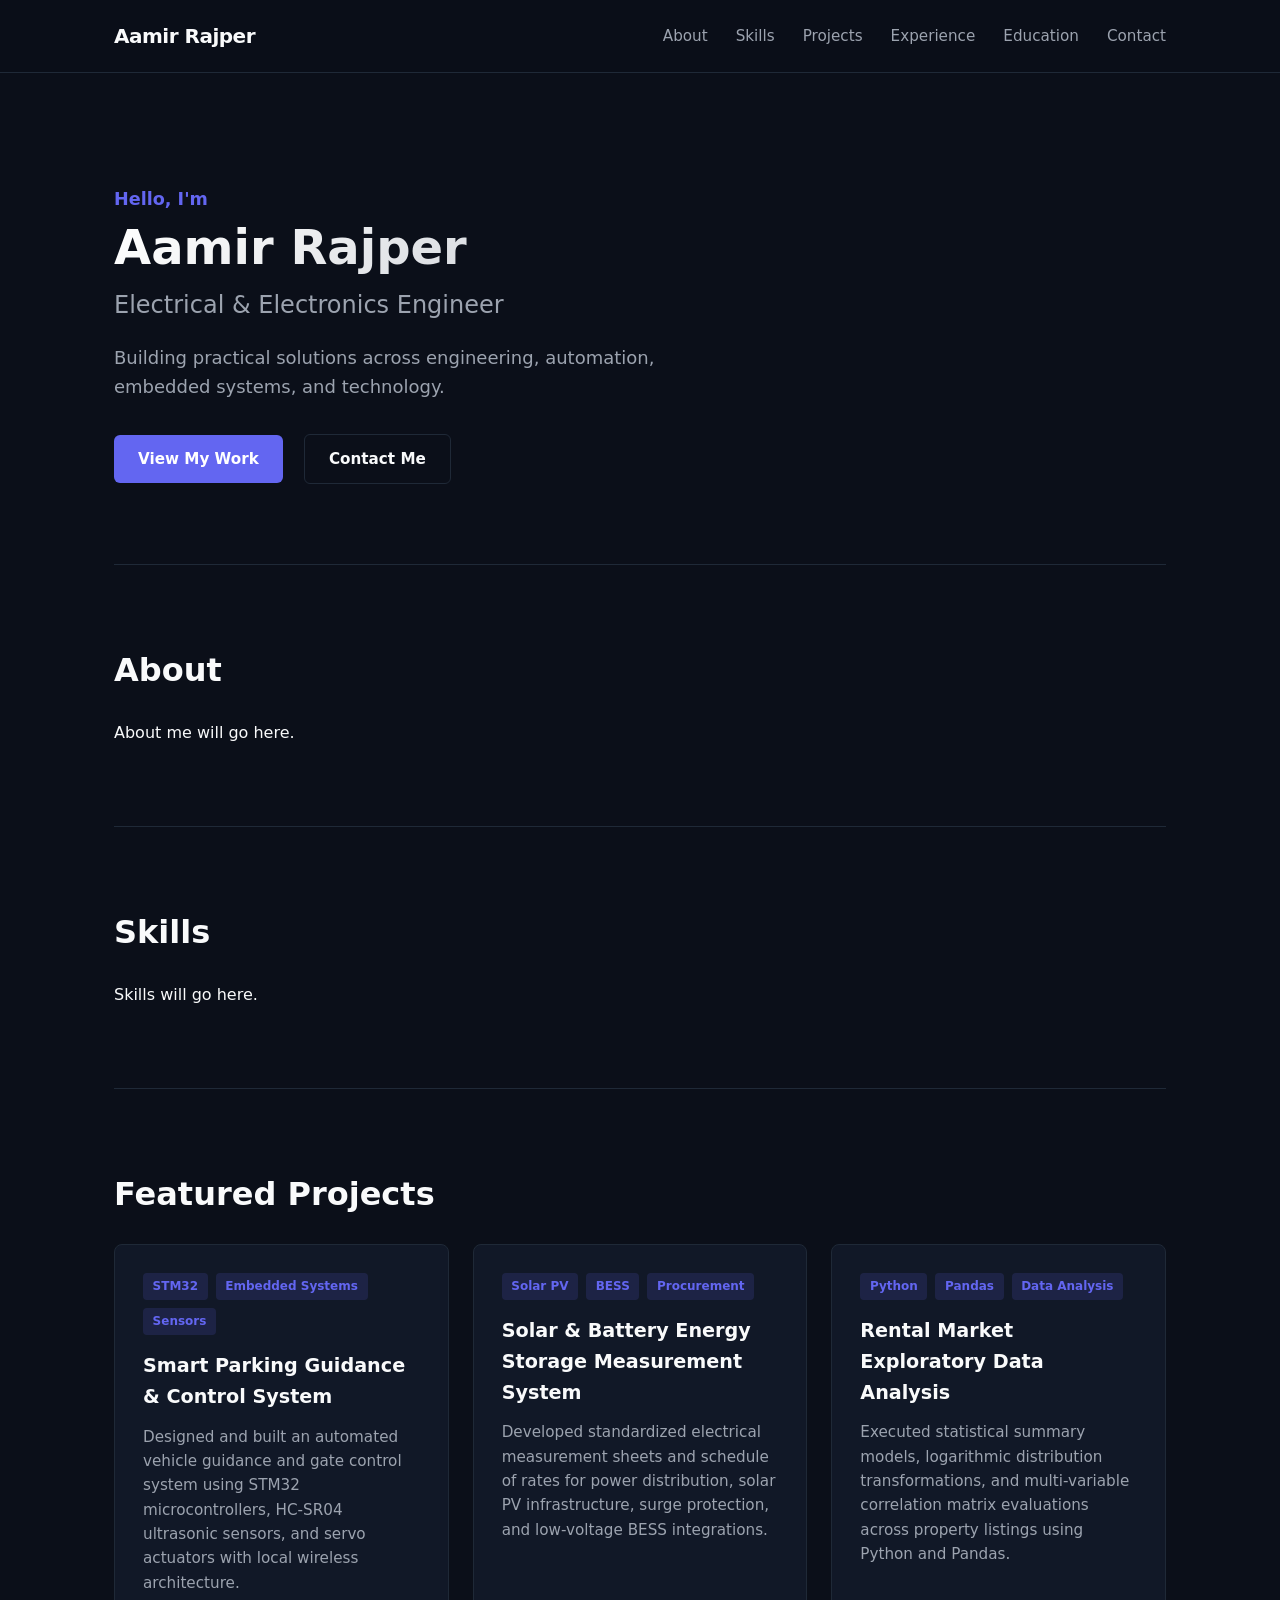
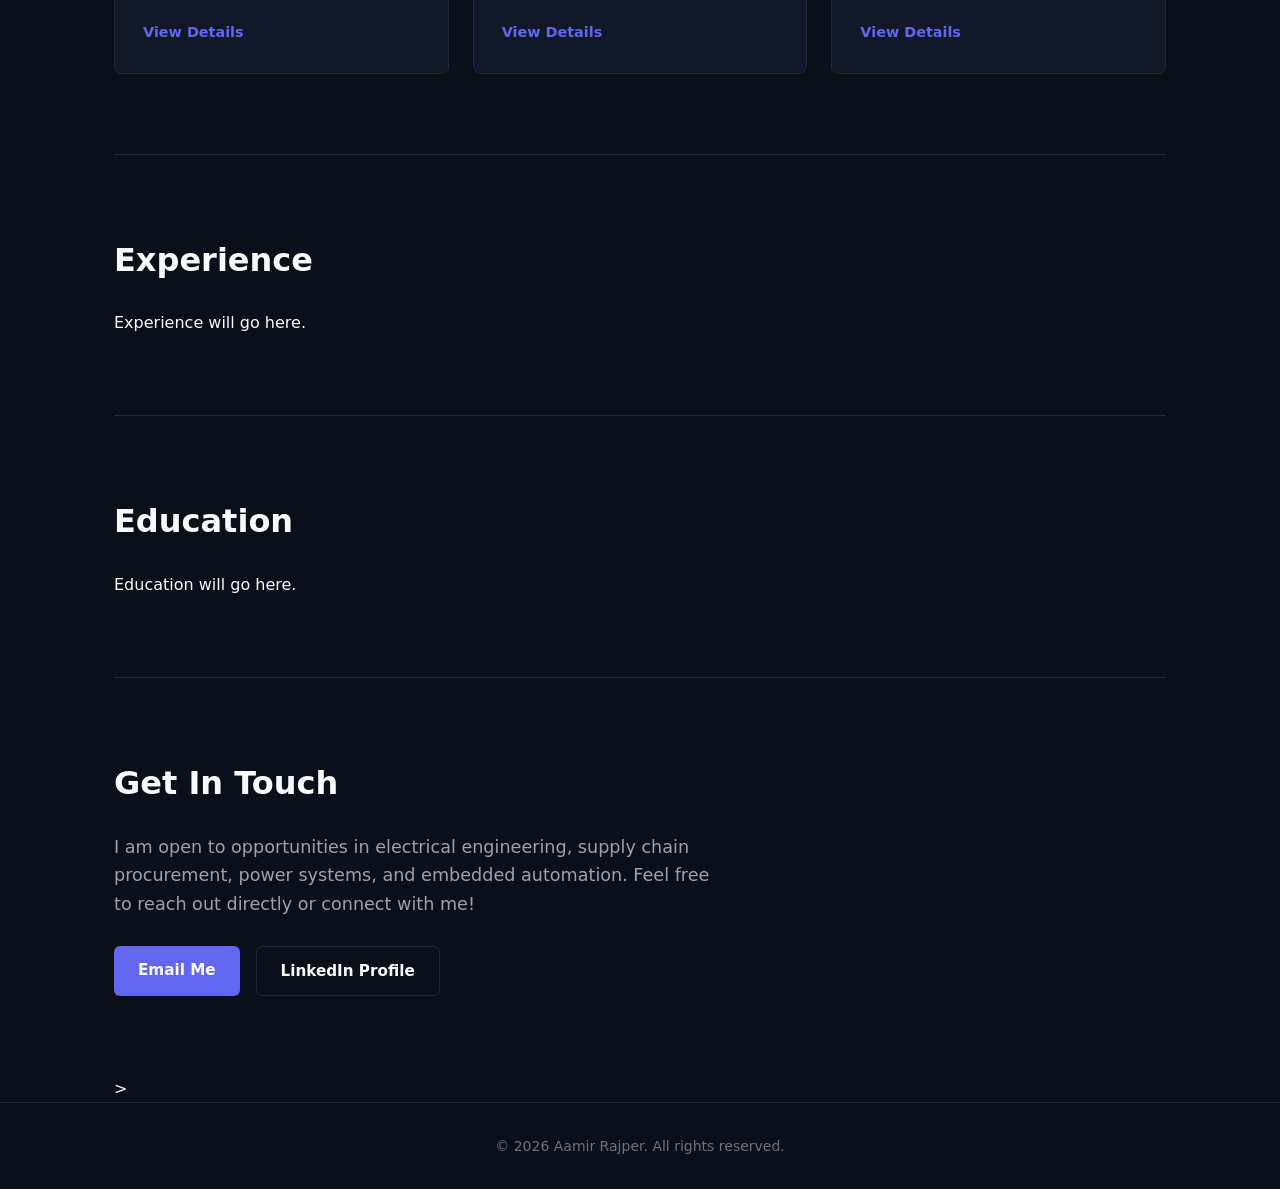
==== index.html @ 32655ec5 "Add Contact section with direct email and LinkedIn links" ====
<!DOCTYPE html>
<html lang="en">
<head>
    <meta charset="UTF-8">

    <meta name="viewport" content="width=device-width, initial-scale=1.0">

    <title>Aamir Rajper | Portfolio</title>

    <meta
        name="description"
        content="Personal portfolio of Aamir Rajper."
    >

    <link rel="stylesheet" href="css/style.css">
</head>

<body>

    <header>
        <nav>
            <a href="/" class="logo">Aamir Rajper</a>

            <div class="nav-links">
                <a href="#about">About</a>
                <a href="#skills">Skills</a>
                <a href="#projects">Projects</a>
                <a href="#experience">Experience</a>
                <a href="#education">Education</a>
                <a href="#contact">Contact</a>
            </div>
        </nav>
    </header>


    <main>

        <section id="hero">
            <p>Hello, I'm</p>

            <h1>Aamir Rajper</h1>

            <h2>Electrical & Electronics Engineer</h2>

            <p>
                Building practical solutions across engineering,
                automation, embedded systems, and technology.
            </p>

            <a href="#projects">View My Work</a>
            <a href="#contact">Contact Me</a>
        </section>


        <section id="about">
            <h2>About</h2>
            <p>
                About me will go here.
            </p>
        </section>


        <section id="skills">
            <h2>Skills</h2>
            <p>
                Skills will go here.
            </p>
        </section>


        <!-- PROJECTS SECTION -->
        <section id="projects">
            <h2>Featured Projects</h2>
            <div class="projects-grid">

                <div class="project-card">
                    <div class="project-tags">
                        <span class="tag">STM32</span>
                        <span class="tag">Embedded Systems</span>
                        <span class="tag">Sensors</span>
                    </div>
                    <h3>Smart Parking Guidance & Control System</h3>
                    <p>
                        Designed and built an automated vehicle guidance and gate control system using STM32 microcontrollers, HC-SR04 ultrasonic sensors, and servo actuators with local wireless architecture.
                    </p>
                    <div class="project-links">
                        <a href="#" class="btn-link">View Details</a>
                    </div>
                </div>

                <div class="project-card">
                    <div class="project-tags">
                        <span class="tag">Solar PV</span>
                        <span class="tag">BESS</span>
                        <span class="tag">Procurement</span>
                    </div>
                    <h3>Solar & Battery Energy Storage Measurement System</h3>
                    <p>
                        Developed standardized electrical measurement sheets and schedule of rates for power distribution, solar PV infrastructure, surge protection, and low-voltage BESS integrations.
                    </p>
                    <div class="project-links">
                        <a href="#" class="btn-link">View Details</a>
                    </div>
                </div>

                <div class="project-card">
                    <div class="project-tags">
                        <span class="tag">Python</span>
                        <span class="tag">Pandas</span>
                        <span class="tag">Data Analysis</span>
                    </div>
                    <h3>Rental Market Exploratory Data Analysis</h3>
                    <p>
                        Executed statistical summary models, logarithmic distribution transformations, and multi-variable correlation matrix evaluations across property listings using Python and Pandas.
                    </p>
                    <div class="project-links">
                        <a href="#" class="btn-link">View Details</a>
                    </div>
                </div>

            </div>
        </section>


        <section id="experience">
            <h2>Experience</h2>
            <p>
                Experience will go here.
            </p>
        </section>


        <section id="education">
            <h2>Education</h2>
            <p>
                Education will go here.
            </p>
        </section>


     <!-- CONTACT SECTION -->
        <section id="contact">
            <h2>Get In Touch</h2>
            <div class="contact-container">
                <p>
                    I am open to opportunities in electrical engineering, supply chain procurement, power systems, and embedded automation. Feel free to reach out directly or connect with me!
                </p>
                <div class="contact-links">
                    <a href="mailto:rajperaamir45@gmail.com" class="btn-primary">Email Me</a>
                    <a href="https://linkedin.com" target="_blank" rel="noopener noreferrer" class="btn-secondary">LinkedIn Profile</a>
                </div>
            </div>
        </section>>

    </main>


    <footer>
        <p>© 2026 Aamir Rajper. All rights reserved.</p>
    </footer>


    <script src="js/main.js"></script>

</body>
</html>
---- css/style.css ----
/* ==========================================================================
   1. CSS Variables & Theme Setup
   ========================================================================== */
:root {
  --bg-primary: #0b0f19;
  --bg-surface: #111827;
  --bg-surface-hover: #1f2937;
  
  --text-primary: #f9fafb;
  --text-secondary: #9ca3af;
  --text-muted: #6b7280;
  
  --accent-primary: #6366f1;
  --accent-hover: #4f46e5;
  --accent-glow: rgba(99, 102, 241, 0.15);
  
  --border-color: #1f2937;
  --max-width: 1100px;
  --font-family: system-ui, -apple-system, BlinkMacSystemFont, 'Segoe UI', Roboto, Oxygen, Ubuntu, Cantarell, sans-serif;
  --transition-fast: 0.2s ease;
}

/* ==========================================================================
   2. Reset & General Styles
   ========================================================================== */
* {
  margin: 0;
  padding: 0;
  box-sizing: border-box;
}

html {
  scroll-behavior: smooth;
  font-size: 16px;
}

body {
  background-color: var(--bg-primary);
  color: var(--text-primary);
  font-family: var(--font-family);
  line-height: 1.6;
  min-height: 100vh;
  display: flex;
  flex-direction: column;
}

a {
  color: inherit;
  text-decoration: none;
}

/* ==========================================================================
   3. Header & Navigation
   ========================================================================== */
header {
  position: sticky;
  top: 0;
  background-color: rgba(11, 15, 25, 0.85);
  backdrop-filter: blur(12px);
  border-bottom: 1px solid var(--border-color);
  z-index: 100;
}

nav {
  max-width: var(--max-width);
  margin: 0 auto;
  padding: 1.25rem 1.5rem;
  display: flex;
  justify-content: space-between;
  align-items: center;
}

.logo {
  font-weight: 700;
  font-size: 1.25rem;
  letter-spacing: -0.025em;
  color: var(--text-primary);
}

.nav-links {
  display: flex;
  gap: 1.75rem;
}

.nav-links a {
  color: var(--text-secondary);
  font-size: 0.95rem;
  font-weight: 500;
  transition: color var(--transition-fast);
}

.nav-links a:hover {
  color: var(--accent-primary);
}

/* ==========================================================================
   4. Main Content Layout & Sections
   ========================================================================== */
main {
  flex: 1;
  max-width: var(--max-width);
  margin: 0 auto;
  padding: 0 1.5rem;
  width: 100%;
}

section {
  padding: 5rem 0;
  border-bottom: 1px solid var(--border-color);
}

section:last-of-type {
  border-bottom: none;
}

h1 {
  font-size: 3rem;
  font-weight: 800;
  line-height: 1.1;
  margin-bottom: 0.75rem;
  background: linear-gradient(135deg, #ffffff 0%, var(--text-secondary) 100%);
  -webkit-background-clip: text;
  -webkit-text-fill-color: transparent;
}

h2 {
  font-size: 2rem;
  font-weight: 700;
  margin-bottom: 1.5rem;
  color: var(--text-primary);
}

/* Hero Section */
#hero {
  padding: 7rem 0 5rem 0;
}

#hero p:first-child {
  color: var(--accent-primary);
  font-weight: 600;
  font-size: 1.1rem;
  margin-bottom: 0.5rem;
}

#hero h2 {
  color: var(--text-secondary);
  font-size: 1.5rem;
  font-weight: 500;
  margin-bottom: 1.25rem;
}

#hero p:nth-of-type(2) {
  max-width: 600px;
  color: var(--text-secondary);
  font-size: 1.125rem;
  margin-bottom: 2rem;
}

#hero a {
  display: inline-block;
  padding: 0.75rem 1.5rem;
  border-radius: 6px;
  font-weight: 600;
  font-size: 0.95rem;
  transition: all var(--transition-fast);
  margin-right: 1rem;
}

#hero a:first-of-type {
  background-color: var(--accent-primary);
  color: #ffffff;
}

#hero a:first-of-type:hover {
  background-color: var(--accent-hover);
  box-shadow: 0 4px 14px var(--accent-glow);
}

#hero a:last-of-type {
  border: 1px solid var(--border-color);
  color: var(--text-primary);
}

#hero a:last-of-type:hover {
  background-color: var(--bg-surface-hover);
}

/* ==========================================================================
   5. Footer
   ========================================================================== */
footer {
  border-top: 1px solid var(--border-color);
  padding: 2rem 1.5rem;
  text-align: center;
  color: var(--text-muted);
  font-size: 0.875rem;
}

/* ==========================================================================
   6. About & Skills Styles
   ========================================================================== */
.about-content {
  max-width: 750px;
  display: flex;
  flex-direction: column;
  gap: 1.25rem;
  color: var(--text-secondary);
  font-size: 1.1rem;
}

.skills-grid {
  display: grid;
  grid-template-columns: repeat(auto-fit, minmax(260px, 1fr));
  gap: 1.5rem;
  margin-top: 1rem;
}

.skill-card {
  background-color: var(--bg-surface);
  border: 1px solid var(--border-color);
  border-radius: 8px;
  padding: 1.75rem;
  transition: transform var(--transition-fast), border-color var(--transition-fast);
}

.skill-card:hover {
  transform: translateY(-3px);
  border-color: var(--accent-primary);
}

.skill-card h3 {
  font-size: 1.15rem;
  color: var(--text-primary);
  margin-bottom: 1rem;
  font-weight: 600;
}

.skill-card ul {
  list-style: none;
}

.skill-card li {
  color: var(--text-secondary);
  font-size: 0.95rem;
  margin-bottom: 0.5rem;
  position: relative;
  padding-left: 1.25rem;
}

.skill-card li::before {
  content: "▹";
  position: absolute;
  left: 0;
  color: var(--accent-primary);
}

/* ==========================================================================
   7. Projects Section Styles
   ========================================================================== */
.projects-grid {
  display: grid;
  grid-template-columns: repeat(auto-fit, minmax(300px, 1fr));
  gap: 1.5rem;
  margin-top: 1.5rem;
}

.project-card {
  background-color: var(--bg-surface);
  border: 1px solid var(--border-color);
  border-radius: 8px;
  padding: 1.75rem;
  display: flex;
  flex-direction: column;
  justify-content: space-between;
  transition: transform var(--transition-fast), border-color var(--transition-fast);
}

.project-card:hover {
  transform: translateY(-4px);
  border-color: var(--accent-primary);
}

.project-tags {
  display: flex;
  flex-wrap: wrap;
  gap: 0.5rem;
  margin-bottom: 1rem;
}

.tag {
  background-color: var(--accent-glow);
  color: var(--accent-primary);
  font-size: 0.75rem;
  font-weight: 600;
  padding: 0.25rem 0.6rem;
  border-radius: 4px;
}

.project-card h3 {
  font-size: 1.2rem;
  color: var(--text-primary);
  margin-bottom: 0.75rem;
}

.project-card p {
  color: var(--text-secondary);
  font-size: 0.95rem;
  margin-bottom: 1.5rem;
  flex-grow: 1;
}

.btn-link {
  color: var(--accent-primary);
  font-size: 0.9rem;
  font-weight: 600;
  display: inline-flex;
  align-items: center;
  gap: 0.3rem;
  transition: color var(--transition-fast);
}

.btn-link:hover {
  color: var(--accent-hover);
  text-decoration: underline;
}
/* ==========================================================================
   Contact Section
   ========================================================================== */
.contact-container {
  max-width: 600px;
}

.contact-container p {
  color: var(--text-secondary);
  font-size: 1.1rem;
  margin-bottom: 1.75rem;
}

.contact-links {
  display: flex;
  gap: 1rem;
  flex-wrap: wrap;
}

.btn-primary {
  background-color: var(--accent-primary);
  color: #ffffff;
  padding: 0.75rem 1.5rem;
  border-radius: 6px;
  font-weight: 600;
  font-size: 0.95rem;
  transition: background-color var(--transition-fast);
}

.btn-primary:hover {
  background-color: var(--accent-hover);
}

.btn-secondary {
  border: 1px solid var(--border-color);
  color: var(--text-primary);
  padding: 0.75rem 1.5rem;
  border-radius: 6px;
  font-weight: 600;
  font-size: 0.95rem;
  transition: background-color var(--transition-fast);
}

.btn-secondary:hover {
  background-color: var(--bg-surface-hover);
}
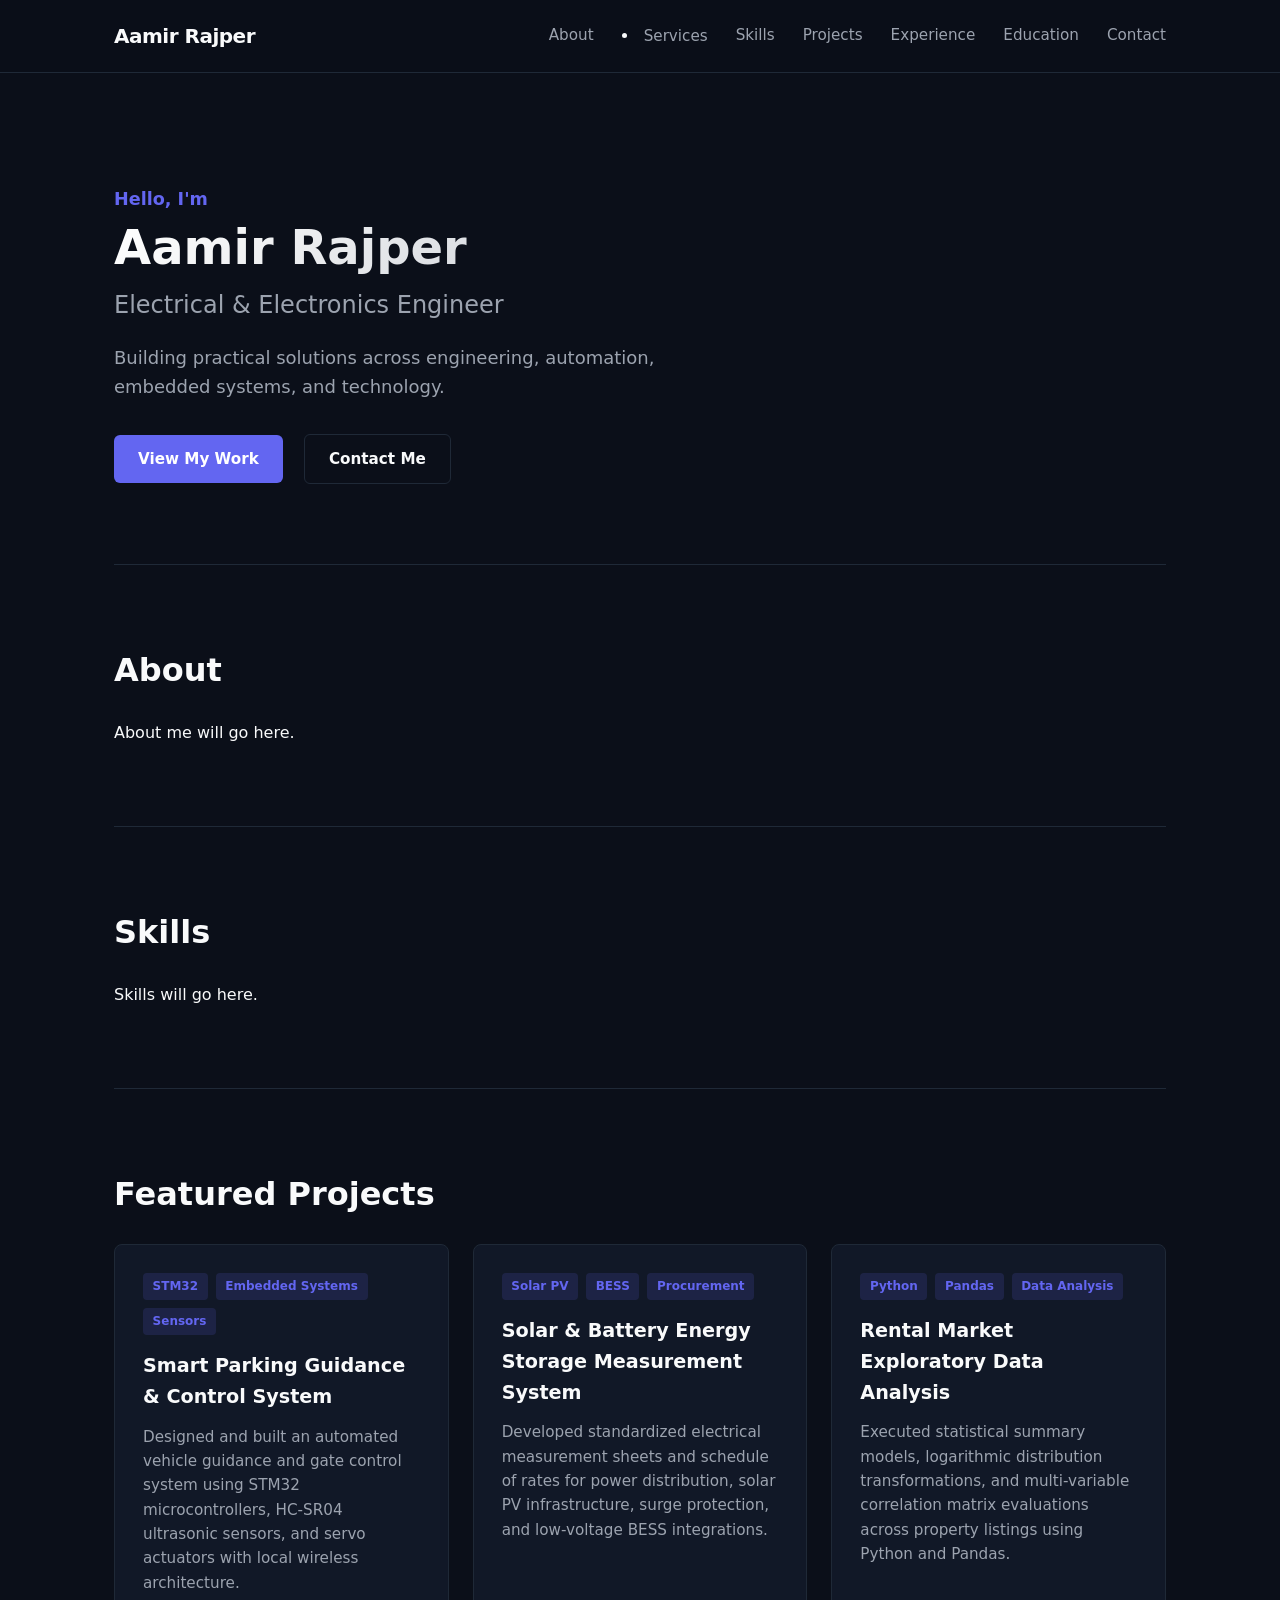
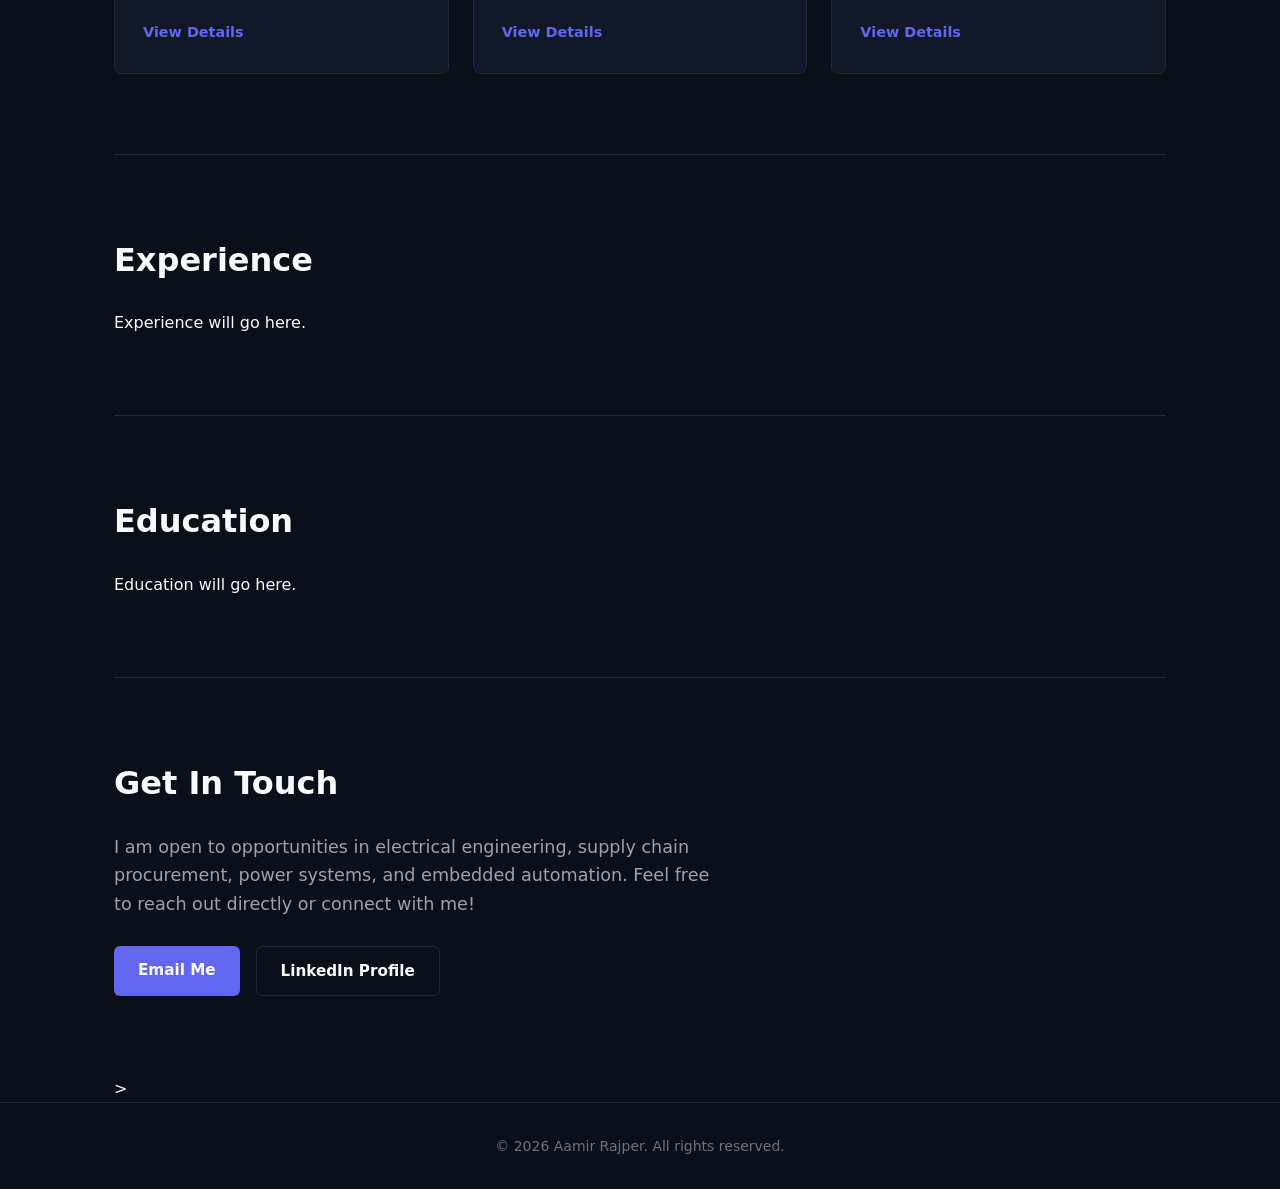
==== commit c8661ab8: "Add dedicated services page and styling" ====
--- a/index.html
+++ b/index.html
@@ -23,6 +23,7 @@
 
             <div class="nav-links">
                 <a href="#about">About</a>
+                <li><a href="services.html">Services</a></li>
                 <a href="#skills">Skills</a>
                 <a href="#projects">Projects</a>
                 <a href="#experience">Experience</a>
--- a/css/style.css
+++ b/css/style.css
@@ -368,4 +368,75 @@
 
 .btn-secondary:hover {
   background-color: var(--bg-surface-hover);
+}   
+
+/* ==========================================================================
+   Services Page Styles
+   ========================================================================== */
+.hero-services {
+  padding: 3rem 0 1.5rem;
+}
+
+.hero-services h1 {
+  font-size: 2.2rem;
+  color: var(--text-primary);
+  margin-bottom: 0.5rem;
+}
+
+.hero-services .subtitle {
+  color: var(--text-secondary);
+  font-size: 1.1rem;
+  max-width: 650px;
+}
+
+.services-grid {
+  display: grid;
+  grid-template-columns: repeat(auto-fit, minmax(280px, 1fr));
+  gap: 1.5rem;
+  margin: 2rem 0;
+}
+
+.service-card {
+  background-color: var(--bg-surface);
+  border: 1px solid var(--border-color);
+  border-radius: 8px;
+  padding: 1.75rem;
+  transition: transform var(--transition-fast), border-color var(--transition-fast);
+}
+
+.service-card:hover {
+  transform: translateY(-4px);
+  border-color: var(--accent-primary);
+}
+
+.service-icon {
+  font-size: 2rem;
+  margin-bottom: 1rem;
+}
+
+.service-card h3 {
+  font-size: 1.25rem;
+  color: var(--text-primary);
+  margin-bottom: 0.75rem;
+}
+
+.service-card p {
+  color: var(--text-secondary);
+  font-size: 0.95rem;
+  line-height: 1.6;
+}
+
+.services-cta {
+  background-color: var(--bg-surface);
+  border: 1px solid var(--border-color);
+  border-radius: 8px;
+  padding: 2.5rem;
+  text-align: center;
+  margin: 3rem 0;
+}
+
+.services-cta h2 {
+  font-size: 1.4rem;
+  margin-bottom: 1.25rem;
+  color: var(--text-primary);
 }
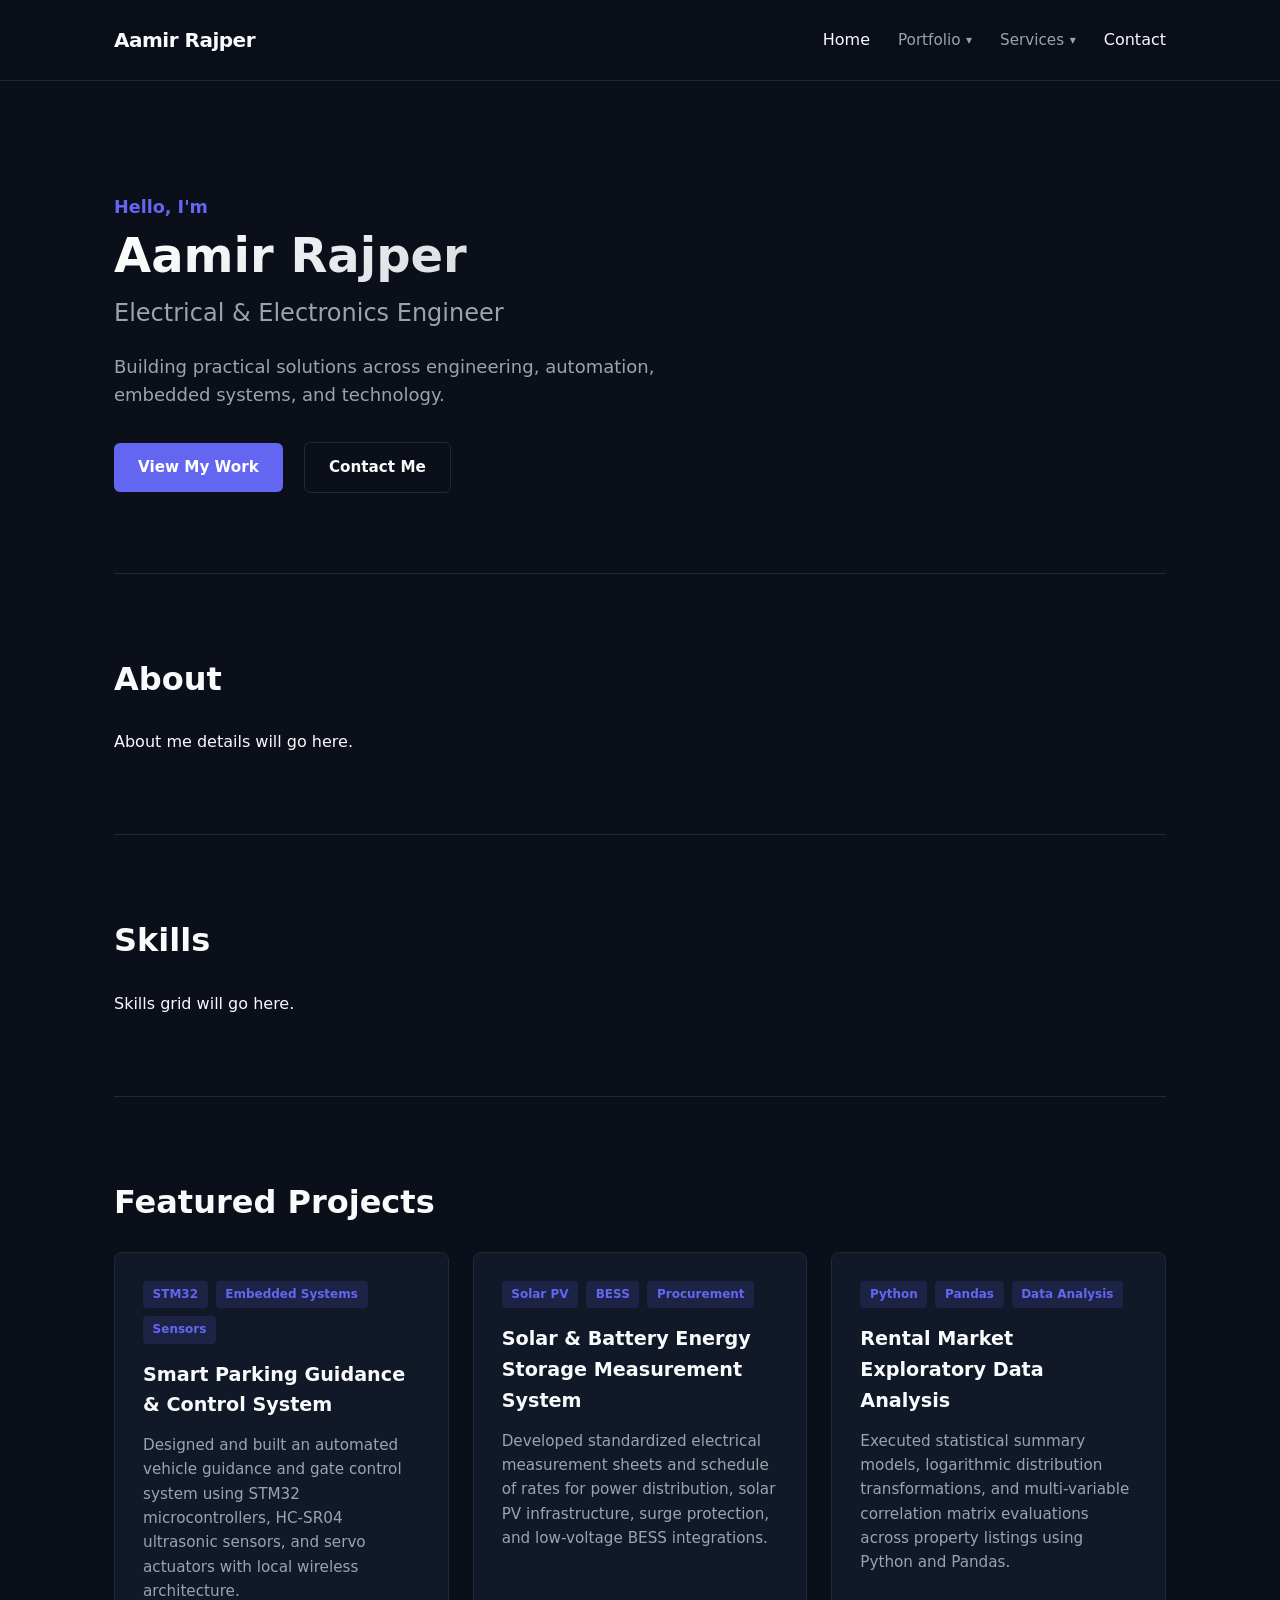
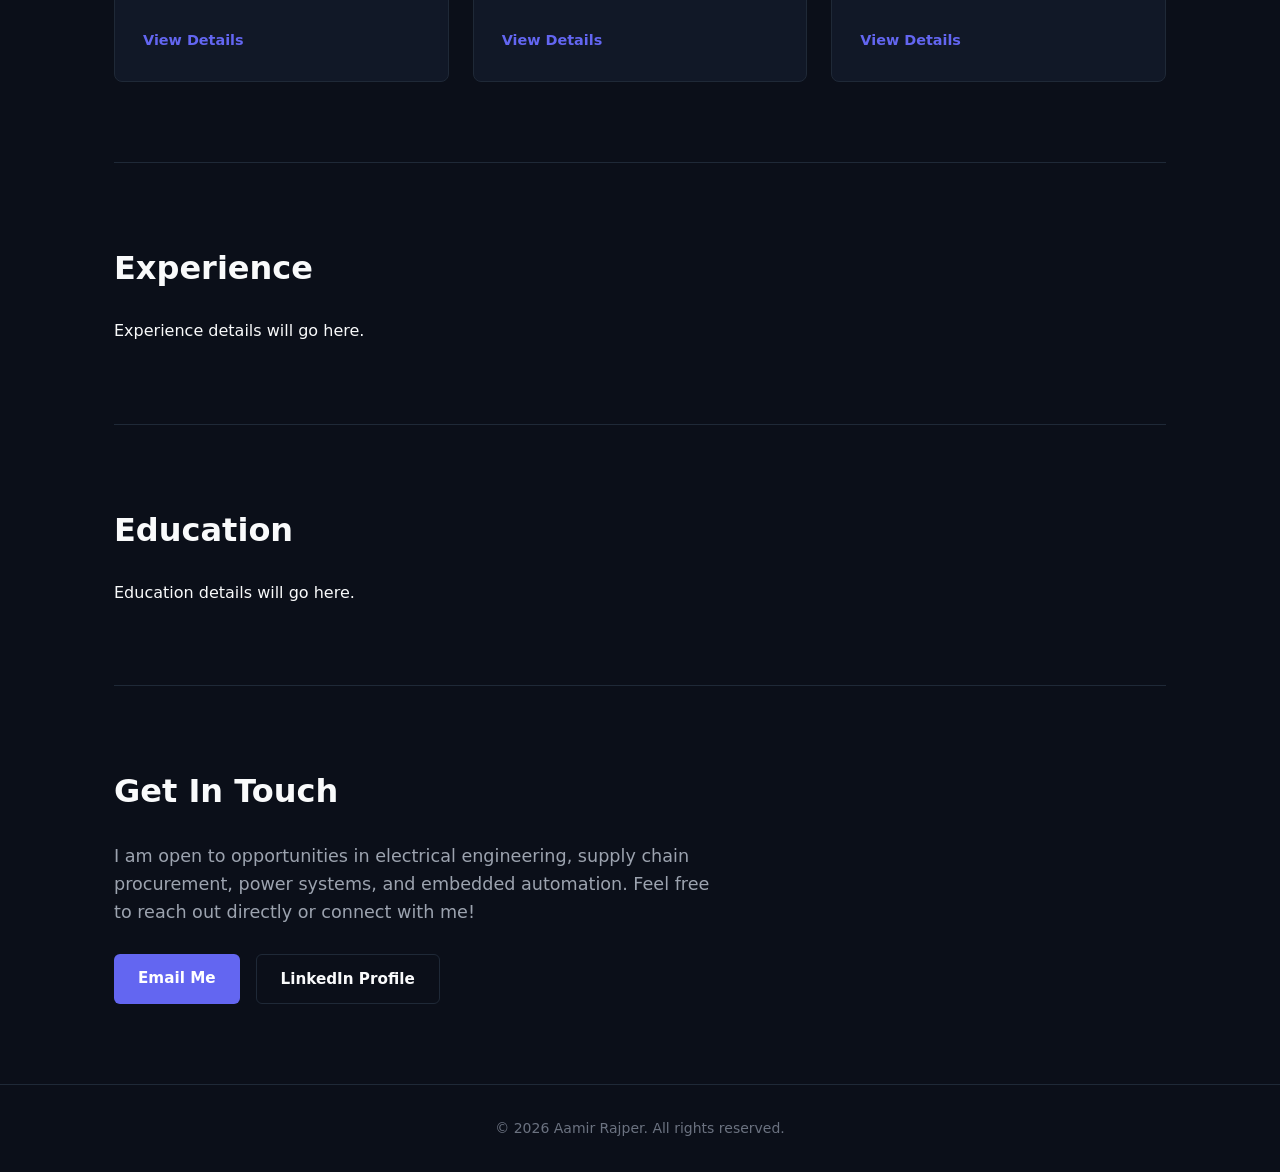
==== commit a2a93ecc: "Implement mega-dropdown navigation across main and services pages" ====
--- a/index.html
+++ b/index.html
@@ -2,72 +2,101 @@
 <html lang="en">
 <head>
     <meta charset="UTF-8">
-
     <meta name="viewport" content="width=device-width, initial-scale=1.0">
-
     <title>Aamir Rajper | Portfolio</title>
-
-    <meta
-        name="description"
-        content="Personal portfolio of Aamir Rajper."
-    >
-
+    <meta name="description" content="Personal portfolio of Aamir Rajper.">
     <link rel="stylesheet" href="css/style.css">
 </head>
-
 <body>
 
+    <!-- HEADER & NAVIGATION -->
     <header>
         <nav>
-            <a href="/" class="logo">Aamir Rajper</a>
+            <a href="index.html" class="logo">Aamir Rajper</a>
+            <ul class="nav-links">
+                <li><a href="index.html">Home</a></li>
 
-            <div class="nav-links">
-                <a href="#about">About</a>
-                <li><a href="services.html">Services</a></li>
-                <a href="#skills">Skills</a>
-                <a href="#projects">Projects</a>
-                <a href="#experience">Experience</a>
-                <a href="#education">Education</a>
-                <a href="#contact">Contact</a>
-            </div>
+                <!-- PORTFOLIO DROPDOWN -->
+                <li class="dropdown">
+                    <a href="index.html" class="dropdown-btn">Portfolio <span class="arrow">▾</span></a>
+                    <div class="dropdown-menu">
+                        <a href="index.html#about">
+                            <strong>About Me</strong>
+                            <span>Overview & background details</span>
+                        </a>
+                        <a href="index.html#experience">
+                            <strong>Experience</strong>
+                            <span>Engineering & career history</span>
+                        </a>
+                        <a href="index.html#education">
+                            <strong>Education</strong>
+                            <span>Degrees & certifications</span>
+                        </a>
+                        <a href="index.html#skills">
+                            <strong>Skills</strong>
+                            <span>Core technical proficiencies</span>
+                        </a>
+                        <a href="index.html#projects">
+                            <strong>Projects</strong>
+                            <span>Featured engineering work</span>
+                        </a>
+                    </div>
+                </li>
+
+                <!-- SERVICES DROPDOWN -->
+                <li class="dropdown">
+                    <a href="services.html" class="dropdown-btn">Services <span class="arrow">▾</span></a>
+                    <div class="dropdown-menu">
+                        <a href="services.html#power">
+                            <strong>Power & Energy</strong>
+                            <span>Specs, BOM & rate scheduling</span>
+                        </a>
+                        <a href="services.html#embedded">
+                            <strong>Embedded Systems</strong>
+                            <span>STM32 & automation design</span>
+                        </a>
+                        <a href="services.html#supply-chain">
+                            <strong>Supply Chain</strong>
+                            <span>Procurement & logistics</span>
+                        </a>
+                    </div>
+                </li>
+
+                <li><a href="index.html#contact" class="btn-nav">Contact</a></li>
+            </ul>
         </nav>
     </header>
 
-
     <main>
 
+        <!-- HERO SECTION -->
         <section id="hero">
             <p>Hello, I'm</p>
-
             <h1>Aamir Rajper</h1>
-
             <h2>Electrical & Electronics Engineer</h2>
-
             <p>
                 Building practical solutions across engineering,
                 automation, embedded systems, and technology.
             </p>
-
             <a href="#projects">View My Work</a>
             <a href="#contact">Contact Me</a>
         </section>
 
-
+        <!-- ABOUT SECTION -->
         <section id="about">
             <h2>About</h2>
             <p>
-                About me will go here.
+                About me details will go here.
             </p>
         </section>
 
-
+        <!-- SKILLS SECTION -->
         <section id="skills">
             <h2>Skills</h2>
             <p>
-                Skills will go here.
+                Skills grid will go here.
             </p>
         </section>
-
 
         <!-- PROJECTS SECTION -->
         <section id="projects">
@@ -122,24 +151,23 @@
             </div>
         </section>
 
-
+        <!-- EXPERIENCE SECTION -->
         <section id="experience">
             <h2>Experience</h2>
             <p>
-                Experience will go here.
+                Experience details will go here.
             </p>
         </section>
 
-
+        <!-- EDUCATION SECTION -->
         <section id="education">
             <h2>Education</h2>
             <p>
-                Education will go here.
+                Education details will go here.
             </p>
         </section>
 
-
-     <!-- CONTACT SECTION -->
+        <!-- CONTACT SECTION -->
         <section id="contact">
             <h2>Get In Touch</h2>
             <div class="contact-container">
@@ -151,17 +179,15 @@
                     <a href="https://linkedin.com" target="_blank" rel="noopener noreferrer" class="btn-secondary">LinkedIn Profile</a>
                 </div>
             </div>
-        </section>>
+        </section>
 
     </main>
 
-
+    <!-- FOOTER -->
     <footer>
-        <p>© 2026 Aamir Rajper. All rights reserved.</p>
+        <p>&copy; 2026 Aamir Rajper. All rights reserved.</p>
     </footer>
 
-
     <script src="js/main.js"></script>
-
 </body>
-</html>
+</html>
--- a/css/style.css
+++ b/css/style.css
@@ -52,6 +52,9 @@
 /* ==========================================================================
    3. Header & Navigation
    ========================================================================== */
+/* ==========================================================================
+   3. Header & Navigation
+   ========================================================================== */
 header {
   position: sticky;
   top: 0;
@@ -79,18 +82,92 @@
 
 .nav-links {
   display: flex;
+  align-items: center;
   gap: 1.75rem;
-}
-
-.nav-links a {
+  list-style: none;
+}
+
+/* Mega Dropdown Navigation Styles */
+.dropdown {
+  position: relative;
+}
+
+.dropdown-btn {
   color: var(--text-secondary);
   font-size: 0.95rem;
   font-weight: 500;
+  display: flex;
+  align-items: center;
+  gap: 0.35rem;
+  padding: 0.5rem 0;
   transition: color var(--transition-fast);
 }
 
-.nav-links a:hover {
+.dropdown:hover .dropdown-btn {
   color: var(--accent-primary);
+}
+
+.dropdown-btn .arrow {
+  font-size: 0.75rem;
+  transition: transform 0.2s ease;
+}
+
+.dropdown:hover .dropdown-btn .arrow {
+  transform: rotate(180deg);
+}
+
+/* Dropdown Card Box */
+.dropdown-menu {
+  position: absolute;
+  top: 100%;
+  left: 0;
+  width: 260px;
+  background-color: var(--bg-surface);
+  border: 1px solid var(--border-color);
+  border-radius: 8px;
+  padding: 0.75rem;
+  box-shadow: 0 10px 25px rgba(0, 0, 0, 0.5);
+  display: flex;
+  flex-direction: column;
+  gap: 0.5rem;
+  opacity: 0;
+  visibility: hidden;
+  transform: translateY(10px);
+  transition: all 0.25s ease;
+  z-index: 1000;
+}
+
+/* Show Dropdown on Hover */
+.dropdown:hover .dropdown-menu {
+  opacity: 1;
+  visibility: visible;
+  transform: translateY(0);
+}
+
+/* Individual Dropdown Item */
+.dropdown-menu a {
+  display: block;
+  padding: 0.6rem 0.8rem;
+  border-radius: 6px;
+  text-decoration: none;
+  transition: background-color var(--transition-fast);
+}
+
+.dropdown-menu a:hover {
+  background-color: var(--bg-surface-hover);
+}
+
+.dropdown-menu a strong {
+  display: block;
+  color: var(--text-primary);
+  font-size: 0.95rem;
+}
+
+.dropdown-menu a span {
+  display: block;
+  color: var(--text-secondary);
+  font-size: 0.78rem;
+  margin-top: 2px;
 }
 
 /* ==========================================================================
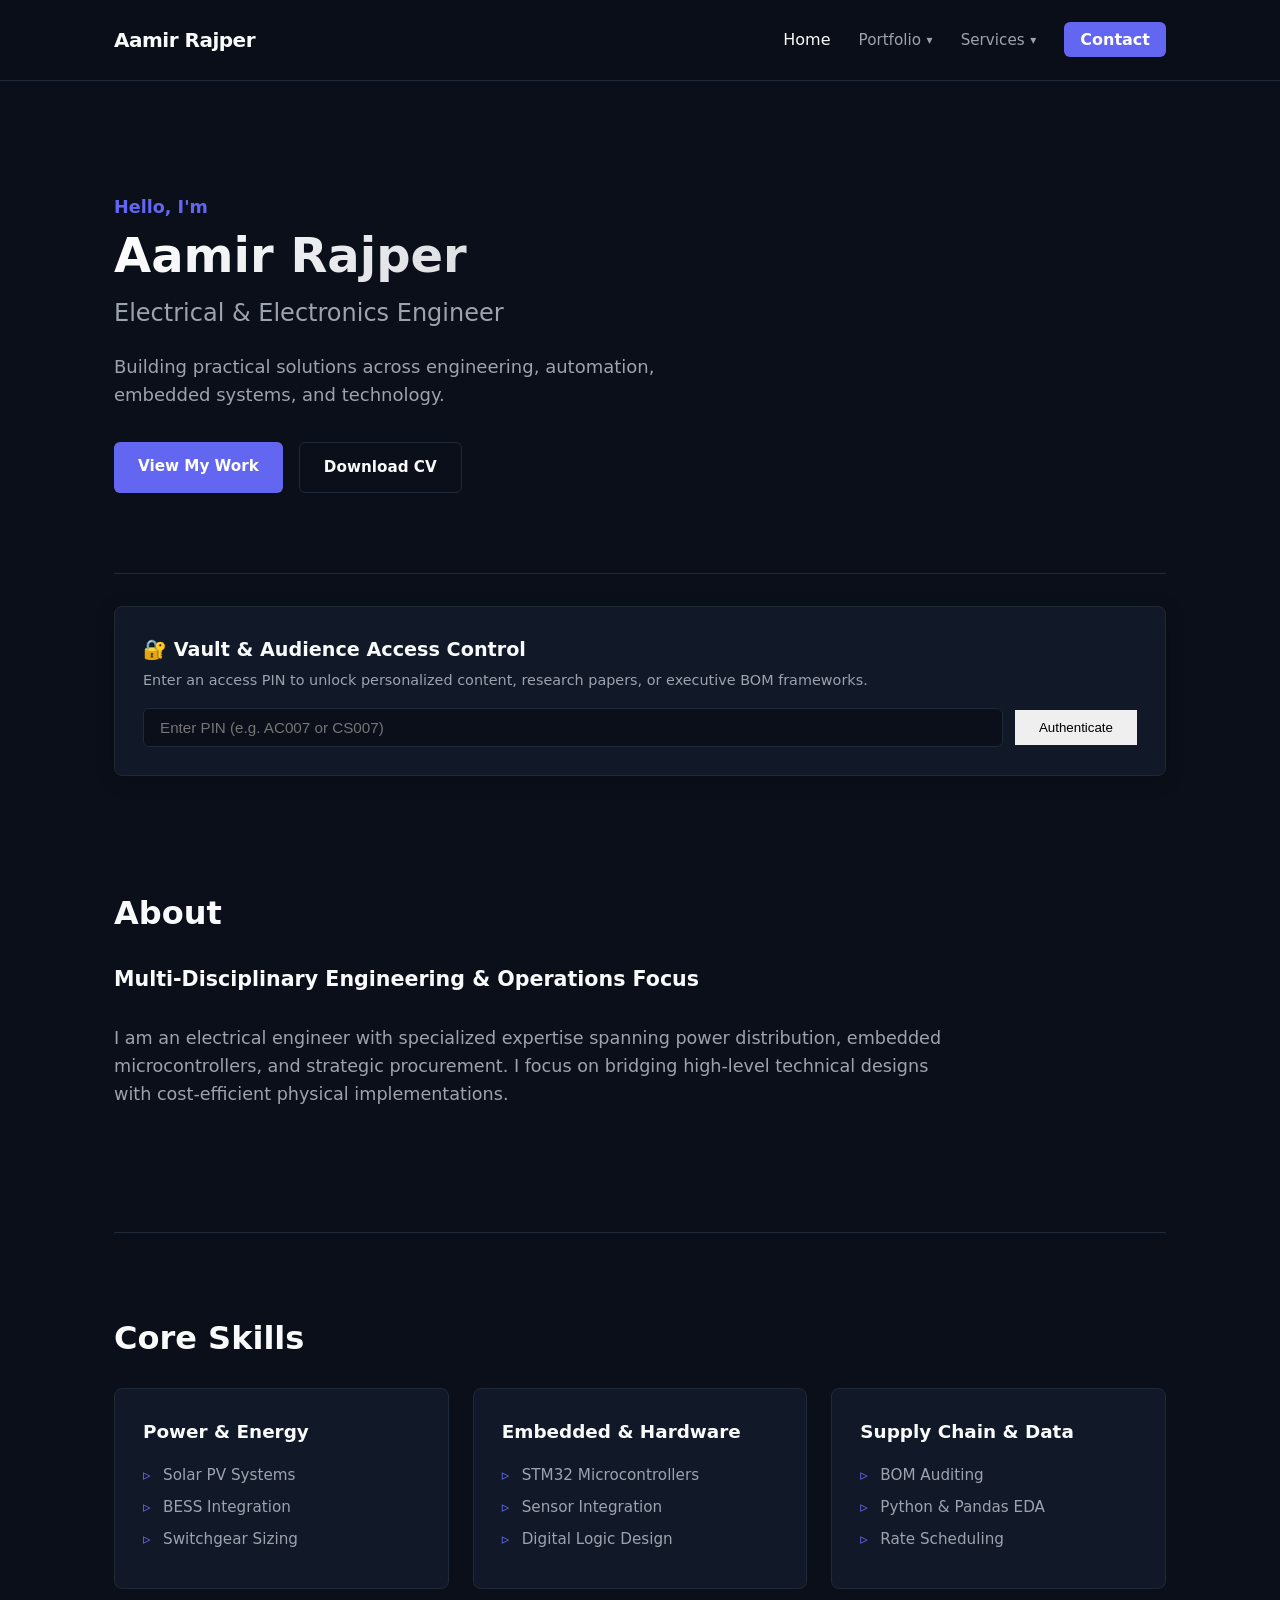
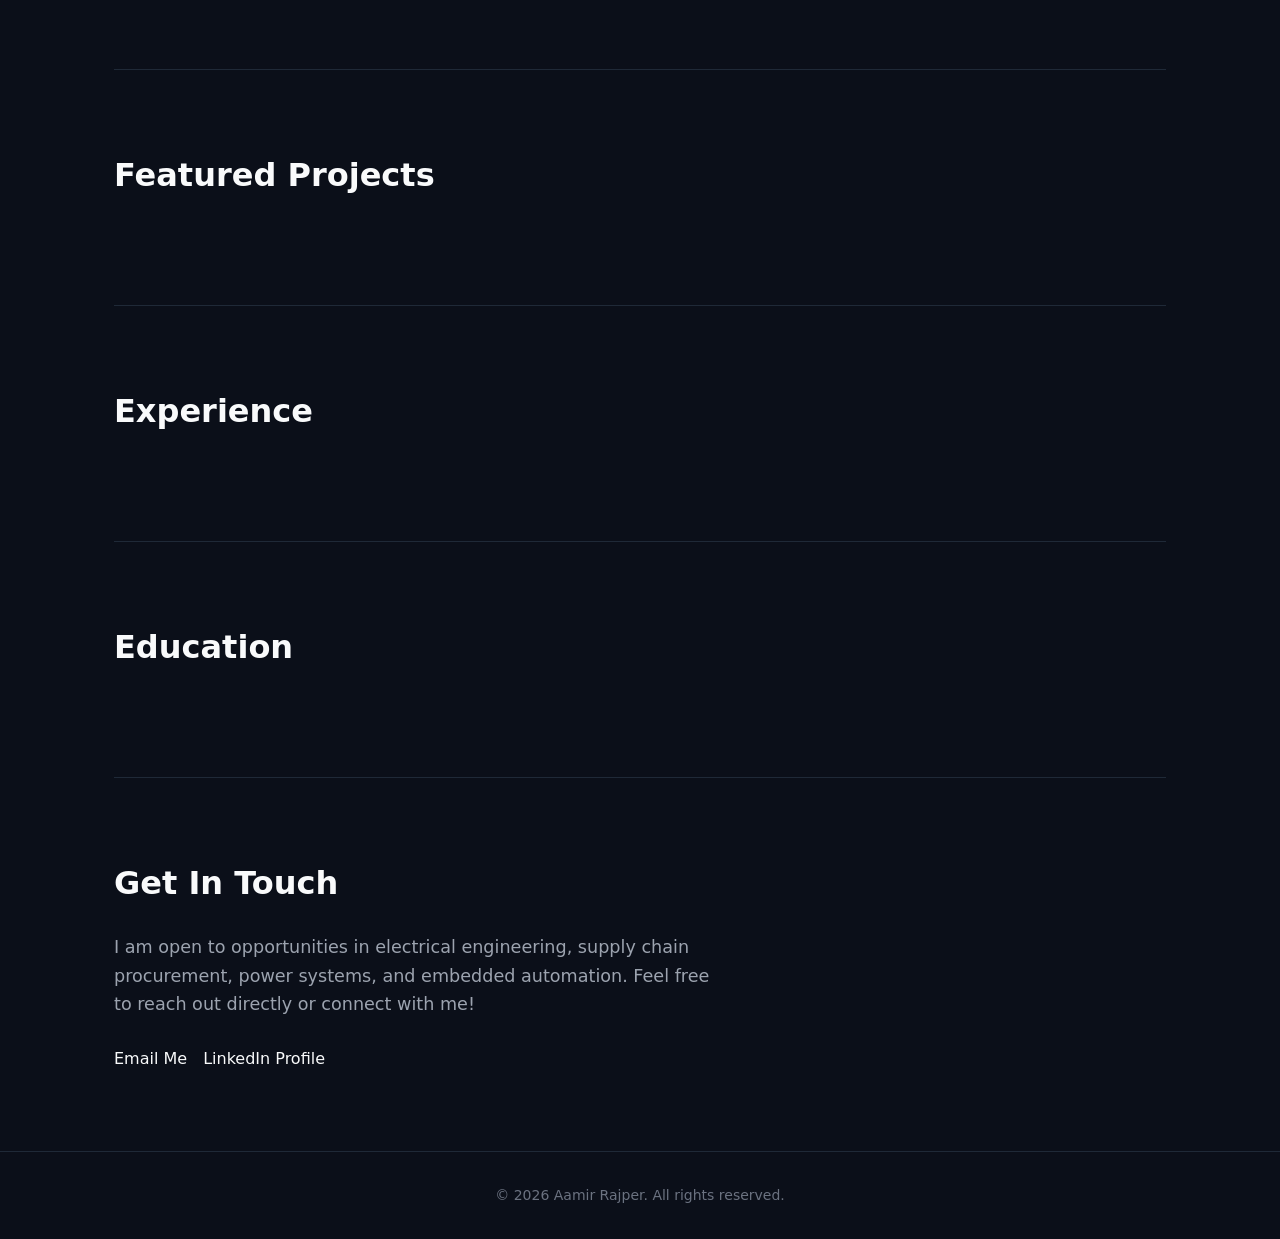
==== commit 669f8be2: "Update portfolio code, styles, and main.js logic engine" ====
--- a/index.html
+++ b/index.html
@@ -73,105 +73,116 @@
         <section id="hero">
             <p>Hello, I'm</p>
             <h1>Aamir Rajper</h1>
-            <h2>Electrical & Electronics Engineer</h2>
-            <p>
-                Building practical solutions across engineering,
-                automation, embedded systems, and technology.
+            <h2 class="hero-role">Electrical & Electronics Engineer</h2>
+            <p id="heroDesc">
+                Building practical solutions across engineering, automation, embedded systems, and technology.
             </p>
-            <a href="#projects">View My Work</a>
-            <a href="#contact">Contact Me</a>
+            <div style="display: flex; gap: 1rem; margin-top: 1rem;">
+                <a href="#projects" class="btn-primary">View My Work</a>
+                <a href="assets/docs/Aamir_Rajper_General_CV.pdf" id="cvDownloadBtn" download class="btn-secondary">Download CV</a>
+            </div>
+        </section>
+
+        <!-- INTERACTIVE PERSONA ACCESS SYSTEM -->
+        <section id="persona-auth" class="auth-section">
+            <div class="auth-card">
+                <div class="auth-header">
+                    <h3>🔐 Vault & Audience Access Control</h3>
+                    <p>Enter an access PIN to unlock personalized content, research papers, or executive BOM frameworks.</p>
+                </div>
+                <div class="auth-input-group">
+                    <input type="text" id="accessCodeInput" placeholder="Enter PIN (e.g. AC007 or CS007)" maxlength="10">
+                    <button type="button" onclick="verifyAccessCode()" class="btn-primary" style="padding: 0.6rem 1.5rem; border: none; cursor: pointer;">Authenticate</button>
+                    <button type="button" id="resetPinBtn" onclick="resetAccessCode()" class="btn-secondary" style="display:none; padding: 0.6rem 1.5rem; cursor: pointer;">Reset to Public</button>
+                </div>
+                <div id="modeBadge" class="mode-badge" style="display:none;"></div>
+            </div>
         </section>
 
         <!-- ABOUT SECTION -->
         <section id="about">
             <h2>About</h2>
-            <p>
-                About me details will go here.
-            </p>
+            <div class="about-content">
+                <h3 id="personaHeadline" style="color: var(--text-primary); margin-bottom: 0.5rem;">Multi-Disciplinary Engineering & Operations Focus</h3>
+                <p id="personaBio">
+                    I am an electrical engineer with specialized expertise spanning power distribution, embedded microcontrollers, and strategic procurement. I focus on bridging high-level technical designs with cost-efficient physical implementations.
+                </p>
+
+                <!-- Dynamic Focus Pillars -->
+                <div id="personaPillars" class="pillars-grid">
+                    <!-- Populated by JS -->
+                </div>
+            </div>
         </section>
 
         <!-- SKILLS SECTION -->
         <section id="skills">
-            <h2>Skills</h2>
-            <p>
-                Skills grid will go here.
-            </p>
+            <h2>Core Skills</h2>
+            <div class="skills-grid">
+                <div class="skill-card">
+                    <h3>Power & Energy</h3>
+                    <ul>
+                        <li>Solar PV Systems</li>
+                        <li>BESS Integration</li>
+                        <li>Switchgear Sizing</li>
+                    </ul>
+                </div>
+                <div class="skill-card">
+                    <h3>Embedded & Hardware</h3>
+                    <ul>
+                        <li>STM32 Microcontrollers</li>
+                        <li>Sensor Integration</li>
+                        <li>Digital Logic Design</li>
+                    </ul>
+                </div>
+                <div class="skill-card">
+                    <h3>Supply Chain & Data</h3>
+                    <ul>
+                        <li>BOM Auditing</li>
+                        <li>Python & Pandas EDA</li>
+                        <li>Rate Scheduling</li>
+                    </ul>
+                </div>
+            </div>
         </section>
 
         <!-- PROJECTS SECTION -->
         <section id="projects">
             <h2>Featured Projects</h2>
-            <div class="projects-grid">
-
-                <div class="project-card">
-                    <div class="project-tags">
-                        <span class="tag">STM32</span>
-                        <span class="tag">Embedded Systems</span>
-                        <span class="tag">Sensors</span>
-                    </div>
-                    <h3>Smart Parking Guidance & Control System</h3>
-                    <p>
-                        Designed and built an automated vehicle guidance and gate control system using STM32 microcontrollers, HC-SR04 ultrasonic sensors, and servo actuators with local wireless architecture.
-                    </p>
-                    <div class="project-links">
-                        <a href="#" class="btn-link">View Details</a>
-                    </div>
-                </div>
-
-                <div class="project-card">
-                    <div class="project-tags">
-                        <span class="tag">Solar PV</span>
-                        <span class="tag">BESS</span>
-                        <span class="tag">Procurement</span>
-                    </div>
-                    <h3>Solar & Battery Energy Storage Measurement System</h3>
-                    <p>
-                        Developed standardized electrical measurement sheets and schedule of rates for power distribution, solar PV infrastructure, surge protection, and low-voltage BESS integrations.
-                    </p>
-                    <div class="project-links">
-                        <a href="#" class="btn-link">View Details</a>
-                    </div>
-                </div>
-
-                <div class="project-card">
-                    <div class="project-tags">
-                        <span class="tag">Python</span>
-                        <span class="tag">Pandas</span>
-                        <span class="tag">Data Analysis</span>
-                    </div>
-                    <h3>Rental Market Exploratory Data Analysis</h3>
-                    <p>
-                        Executed statistical summary models, logarithmic distribution transformations, and multi-variable correlation matrix evaluations across property listings using Python and Pandas.
-                    </p>
-                    <div class="project-links">
-                        <a href="#" class="btn-link">View Details</a>
-                    </div>
-                </div>
-
+            <div id="projectsGrid" class="projects-grid">
+                <!-- Dynamically populated via JS based on persona -->
             </div>
         </section>
 
         <!-- EXPERIENCE SECTION -->
         <section id="experience">
             <h2>Experience</h2>
-            <p>
-                Experience details will go here.
-            </p>
+            <div id="experienceList" class="timeline-container">
+                <!-- Dynamically populated via JS based on persona -->
+            </div>
         </section>
 
         <!-- EDUCATION SECTION -->
         <section id="education">
             <h2>Education</h2>
-            <p>
-                Education details will go here.
-            </p>
+            <div id="educationList" class="education-grid">
+                <!-- Dynamically populated via JS based on persona -->
+            </div>
+        </section>
+
+        <!-- RESEARCH & PUBLICATIONS SECTION (AC007 Only) -->
+        <section id="research" style="display:none;">
+            <h2>Research & Academic Publications</h2>
+            <div id="researchGrid" class="research-grid">
+                <!-- Dynamically populated via JS for AC007 -->
+            </div>
         </section>
 
         <!-- CONTACT SECTION -->
         <section id="contact">
             <h2>Get In Touch</h2>
             <div class="contact-container">
-                <p>
+                <p id="contactLeadText">
                     I am open to opportunities in electrical engineering, supply chain procurement, power systems, and embedded automation. Feel free to reach out directly or connect with me!
                 </p>
                 <div class="contact-links">
@@ -183,6 +194,19 @@
 
     </main>
 
+    <!-- PDF VIEWER MODAL OVERLAY -->
+    <div id="pdfModal" class="modal-overlay" style="display:none;">
+        <div class="modal-content">
+            <div class="modal-header">
+                <h3 id="modalTitle" style="color: var(--text-primary);">Document Viewer</h3>
+                <button type="button" onclick="closePdfModal()" class="modal-close">&times;</button>
+            </div>
+            <div class="modal-body">
+                <iframe id="pdfFrame" src="" frameborder="0"></iframe>
+            </div>
+        </div>
+    </div>
+
     <!-- FOOTER -->
     <footer>
         <p>&copy; 2026 Aamir Rajper. All rights reserved.</p>
--- a/css/style.css
+++ b/css/style.css
@@ -1,5 +1,5 @@
 /* ==========================================================================
-   1. CSS Variables & Theme Setup
+1. CSS Variables & Theme Setup
    ========================================================================== */
 :root {
   --bg-primary: #0b0f19;
@@ -52,9 +52,6 @@
 /* ==========================================================================
    3. Header & Navigation
    ========================================================================== */
-/* ==========================================================================
-   3. Header & Navigation
-   ========================================================================== */
 header {
   position: sticky;
   top: 0;
@@ -85,6 +82,19 @@
   align-items: center;
   gap: 1.75rem;
   list-style: none;
+}
+
+.btn-nav {
+  background-color: var(--accent-primary);
+  padding: 0.5rem 1rem;
+  border-radius: 6px;
+  color: #fff !important;
+  font-weight: 600;
+  transition: background-color var(--transition-fast);
+}
+
+.btn-nav:hover {
+  background-color: var(--accent-hover);
 }
 
 /* Mega Dropdown Navigation Styles */
@@ -233,37 +243,383 @@
   margin-bottom: 2rem;
 }
 
-#hero a {
+#hero a.btn-primary {
   display: inline-block;
   padding: 0.75rem 1.5rem;
   border-radius: 6px;
   font-weight: 600;
   font-size: 0.95rem;
-  transition: all var(--transition-fast);
-  margin-right: 1rem;
-}
-
-#hero a:first-of-type {
   background-color: var(--accent-primary);
   color: #ffffff;
-}
-
-#hero a:first-of-type:hover {
+  transition: all var(--transition-fast);
+}
+
+#hero a.btn-primary:hover {
   background-color: var(--accent-hover);
   box-shadow: 0 4px 14px var(--accent-glow);
 }
 
-#hero a:last-of-type {
-  border: 1px solid var(--border-color);
-  color: var(--text-primary);
-}
-
-#hero a:last-of-type:hover {
+#hero a.btn-secondary {
+  display: inline-block;
+  padding: 0.75rem 1.5rem;
+  border-radius: 6px;
+  font-weight: 600;
+  font-size: 0.95rem;
+  border: 1px solid var(--border-color);
+  color: var(--text-primary);
+  transition: all var(--transition-fast);
+}
+
+#hero a.btn-secondary:hover {
   background-color: var(--bg-surface-hover);
 }
 
 /* ==========================================================================
-   5. Footer
+   5. Persona Auth & Dynamic Styles
+   ========================================================================== */
+.auth-section {
+  padding: 2rem 0 !important;
+  border-bottom: none !important;
+}
+
+.auth-card {
+  background-color: var(--bg-surface);
+  border: 1px solid var(--border-color);
+  border-radius: 8px;
+  padding: 1.75rem;
+  box-shadow: 0 4px 20px rgba(0, 0, 0, 0.2);
+}
+
+.auth-header h3 {
+  font-size: 1.2rem;
+  color: var(--text-primary);
+  margin-bottom: 0.25rem;
+}
+
+.auth-header p {
+  color: var(--text-secondary);
+  font-size: 0.9rem;
+  margin-bottom: 1rem;
+}
+
+.auth-input-group {
+  display: flex;
+  gap: 0.75rem;
+  flex-wrap: wrap;
+  align-items: center;
+}
+
+.auth-input-group input {
+  background-color: var(--bg-primary);
+  border: 1px solid var(--border-color);
+  color: var(--text-primary);
+  padding: 0.6rem 1rem;
+  border-radius: 6px;
+  font-size: 0.95rem;
+  flex: 1;
+  min-width: 220px;
+}
+
+.mode-badge {
+  display: inline-block;
+  margin-top: 1rem;
+  background-color: var(--accent-glow);
+  color: var(--accent-primary);
+  border: 1px solid var(--accent-primary);
+  padding: 0.5rem 1rem;
+  border-radius: 6px;
+  font-size: 0.88rem;
+  font-weight: 600;
+}
+
+.pillars-grid {
+  display: grid;
+  grid-template-columns: repeat(auto-fit, minmax(240px, 1fr));
+  gap: 1.25rem;
+  margin-top: 1.5rem;
+}
+
+.pillar-card {
+  background-color: var(--bg-surface);
+  border: 1px solid var(--border-color);
+  padding: 1.25rem;
+  border-radius: 8px;
+  transition: border-color var(--transition-fast);
+}
+
+.pillar-card.highlighted {
+  border-color: var(--accent-primary);
+}
+
+.pillar-card h4 {
+  color: var(--text-primary);
+  margin-bottom: 0.5rem;
+}
+
+.pillar-card p {
+  font-size: 0.95rem;
+}
+
+/* Timeline & Card Grid (Experience, Education, Research) */
+.timeline-container, .education-grid, .research-grid {
+  display: flex;
+  flex-direction: column;
+  gap: 1.25rem;
+}
+
+.timeline-card, .education-card, .research-card {
+  background-color: var(--bg-surface);
+  border: 1px solid var(--border-color);
+  border-radius: 8px;
+  padding: 1.5rem;
+  transition: border-color var(--transition-fast);
+}
+
+.timeline-card:hover, .education-card:hover, .research-card:hover {
+  border-color: var(--accent-primary);
+}
+
+.timeline-header {
+  display: flex;
+  justify-content: space-between;
+  align-items: center;
+}
+
+.timeline-header h3, .education-card h3, .research-card h3 {
+  font-size: 1.15rem;
+  color: var(--text-primary);
+}
+
+.timeline-date {
+  font-size: 0.85rem;
+  color: var(--accent-primary);
+  font-weight: 600;
+}
+
+.timeline-company, .education-card h4, .journal-name {
+  color: var(--text-secondary);
+  font-size: 0.95rem;
+  margin-bottom: 0.5rem;
+}
+
+/* Modal Window styling */
+.modal-overlay {
+  position: fixed;
+  top: 0;
+  left: 0;
+  width: 100vw;
+  height: 100vh;
+  background-color: rgba(0, 0, 0, 0.85);
+  backdrop-filter: blur(8px);
+  z-index: 2000;
+  display: flex;
+  justify-content: center;
+  align-items: center;
+  padding: 1.5rem;
+}
+
+.modal-content {
+  background-color: var(--bg-surface);
+  border: 1px solid var(--border-color);
+  border-radius: 10px;
+  width: 100%;
+  max-width: 900px;
+  height: 85vh;
+  display: flex;
+  flex-direction: column;
+}
+
+.modal-header {
+  padding: 1rem 1.5rem;
+  border-bottom: 1px solid var(--border-color);
+  display: flex;
+  justify-content: space-between;
+  align-items: center;
+}
+
+.modal-close {
+  background: none;
+  border: none;
+  color: var(--text-primary);
+  font-size: 1.75rem;
+  cursor: pointer;
+}
+
+.modal-body {
+  flex: 1;
+  padding: 0;
+}
+
+.modal-body iframe {
+  width: 100%;
+  height: 100%;
+  border: none;
+}
+
+.btn-primary-sm {
+  background-color: var(--accent-primary);
+  color: #fff;
+  border: none;
+  padding: 0.4rem 0.85rem;
+  border-radius: 4px;
+  font-weight: 600;
+  font-size: 0.85rem;
+  cursor: pointer;
+  margin-top: 0.75rem;
+}
+
+/* ==========================================================================
+   6. About & Skills Styles
+   ========================================================================== */
+.about-content {
+  max-width: 850px;
+  display: flex;
+  flex-direction: column;
+  gap: 1.25rem;
+  color: var(--text-secondary);
+  font-size: 1.1rem;
+}
+
+.skills-grid {
+  display: grid;
+  grid-template-columns: repeat(auto-fit, minmax(260px, 1fr));
+  gap: 1.5rem;
+  margin-top: 1rem;
+}
+
+.skill-card {
+  background-color: var(--bg-surface);
+  border: 1px solid var(--border-color);
+  border-radius: 8px;
+  padding: 1.75rem;
+  transition: transform var(--transition-fast), border-color var(--transition-fast);
+}
+
+.skill-card:hover {
+  transform: translateY(-3px);
+  border-color: var(--accent-primary);
+}
+
+.skill-card h3 {
+  font-size: 1.15rem;
+  color: var(--text-primary);
+  margin-bottom: 1rem;
+  font-weight: 600;
+}
+
+.skill-card ul {
+  list-style: none;
+}
+
+.skill-card li {
+  color: var(--text-secondary);
+  font-size: 0.95rem;
+  margin-bottom: 0.5rem;
+  position: relative;
+  padding-left: 1.25rem;
+}
+
+.skill-card li::before {
+  content: "▹";
+  position: absolute;
+  left: 0;
+  color: var(--accent-primary);
+}
+
+/* ==========================================================================
+   7. Projects Section Styles
+   ========================================================================== */
+.projects-grid {
+  display: grid;
+  grid-template-columns: repeat(auto-fit, minmax(300px, 1fr));
+  gap: 1.5rem;
+}
+
+.project-card {
+  background-color: var(--bg-surface);
+  border: 1px solid var(--border-color);
+  border-radius: 8px;
+  padding: 1.75rem;
+  display: flex;
+  flex-direction: column;
+  justify-content: space-between;
+  transition: transform var(--transition-fast), border-color var(--transition-fast);
+}
+
+.project-card:hover {
+  transform: translateY(-4px);
+  border-color: var(--accent-primary);
+}
+
+.project-tags {
+  display: flex;
+  flex-wrap: wrap;
+  gap: 0.5rem;
+  margin-bottom: 1rem;
+}
+
+.tag {
+  background-color: var(--accent-glow);
+  color: var(--accent-primary);
+  font-size: 0.75rem;
+  font-weight: 600;
+  padding: 0.25rem 0.6rem;
+  border-radius: 4px;
+}
+
+.project-card h3 {
+  font-size: 1.2rem;
+  color: var(--text-primary);
+  margin-bottom: 0.75rem;
+}
+
+.project-card p {
+  color: var(--text-secondary);
+  font-size: 0.95rem;
+  margin-bottom: 1.5rem;
+  flex-grow: 1;
+}
+
+.btn-link {
+  color: var(--accent-primary);
+  font-size: 0.9rem;
+  font-weight: 600;
+  display: inline-flex;
+  align-items: center;
+  gap: 0.3rem;
+  transition: color var(--transition-fast);
+  background: none;
+  border: none;
+  cursor: pointer;
+  padding: 0;
+}
+
+.btn-link:hover {
+  color: var(--accent-hover);
+  text-decoration: underline;
+}
+
+/* ==========================================================================
+   8. Contact Section
+   ========================================================================== */
+.contact-container {
+  max-width: 600px;
+}
+
+.contact-container p {
+  color: var(--text-secondary);
+  font-size: 1.1rem;
+  margin-bottom: 1.75rem;
+}
+
+.contact-links {
+  display: flex;
+  gap: 1rem;
+  flex-wrap: wrap;
+}
+
+/* ==========================================================================
+   9. Footer
    ========================================================================== */
 footer {
   border-top: 1px solid var(--border-color);
@@ -271,249 +627,4 @@
   text-align: center;
   color: var(--text-muted);
   font-size: 0.875rem;
-}
-
-/* ==========================================================================
-   6. About & Skills Styles
-   ========================================================================== */
-.about-content {
-  max-width: 750px;
-  display: flex;
-  flex-direction: column;
-  gap: 1.25rem;
-  color: var(--text-secondary);
-  font-size: 1.1rem;
-}
-
-.skills-grid {
-  display: grid;
-  grid-template-columns: repeat(auto-fit, minmax(260px, 1fr));
-  gap: 1.5rem;
-  margin-top: 1rem;
-}
-
-.skill-card {
-  background-color: var(--bg-surface);
-  border: 1px solid var(--border-color);
-  border-radius: 8px;
-  padding: 1.75rem;
-  transition: transform var(--transition-fast), border-color var(--transition-fast);
-}
-
-.skill-card:hover {
-  transform: translateY(-3px);
-  border-color: var(--accent-primary);
-}
-
-.skill-card h3 {
-  font-size: 1.15rem;
-  color: var(--text-primary);
-  margin-bottom: 1rem;
-  font-weight: 600;
-}
-
-.skill-card ul {
-  list-style: none;
-}
-
-.skill-card li {
-  color: var(--text-secondary);
-  font-size: 0.95rem;
-  margin-bottom: 0.5rem;
-  position: relative;
-  padding-left: 1.25rem;
-}
-
-.skill-card li::before {
-  content: "▹";
-  position: absolute;
-  left: 0;
-  color: var(--accent-primary);
-}
-
-/* ==========================================================================
-   7. Projects Section Styles
-   ========================================================================== */
-.projects-grid {
-  display: grid;
-  grid-template-columns: repeat(auto-fit, minmax(300px, 1fr));
-  gap: 1.5rem;
-  margin-top: 1.5rem;
-}
-
-.project-card {
-  background-color: var(--bg-surface);
-  border: 1px solid var(--border-color);
-  border-radius: 8px;
-  padding: 1.75rem;
-  display: flex;
-  flex-direction: column;
-  justify-content: space-between;
-  transition: transform var(--transition-fast), border-color var(--transition-fast);
-}
-
-.project-card:hover {
-  transform: translateY(-4px);
-  border-color: var(--accent-primary);
-}
-
-.project-tags {
-  display: flex;
-  flex-wrap: wrap;
-  gap: 0.5rem;
-  margin-bottom: 1rem;
-}
-
-.tag {
-  background-color: var(--accent-glow);
-  color: var(--accent-primary);
-  font-size: 0.75rem;
-  font-weight: 600;
-  padding: 0.25rem 0.6rem;
-  border-radius: 4px;
-}
-
-.project-card h3 {
-  font-size: 1.2rem;
-  color: var(--text-primary);
-  margin-bottom: 0.75rem;
-}
-
-.project-card p {
-  color: var(--text-secondary);
-  font-size: 0.95rem;
-  margin-bottom: 1.5rem;
-  flex-grow: 1;
-}
-
-.btn-link {
-  color: var(--accent-primary);
-  font-size: 0.9rem;
-  font-weight: 600;
-  display: inline-flex;
-  align-items: center;
-  gap: 0.3rem;
-  transition: color var(--transition-fast);
-}
-
-.btn-link:hover {
-  color: var(--accent-hover);
-  text-decoration: underline;
-}
-/* ==========================================================================
-   Contact Section
-   ========================================================================== */
-.contact-container {
-  max-width: 600px;
-}
-
-.contact-container p {
-  color: var(--text-secondary);
-  font-size: 1.1rem;
-  margin-bottom: 1.75rem;
-}
-
-.contact-links {
-  display: flex;
-  gap: 1rem;
-  flex-wrap: wrap;
-}
-
-.btn-primary {
-  background-color: var(--accent-primary);
-  color: #ffffff;
-  padding: 0.75rem 1.5rem;
-  border-radius: 6px;
-  font-weight: 600;
-  font-size: 0.95rem;
-  transition: background-color var(--transition-fast);
-}
-
-.btn-primary:hover {
-  background-color: var(--accent-hover);
-}
-
-.btn-secondary {
-  border: 1px solid var(--border-color);
-  color: var(--text-primary);
-  padding: 0.75rem 1.5rem;
-  border-radius: 6px;
-  font-weight: 600;
-  font-size: 0.95rem;
-  transition: background-color var(--transition-fast);
-}
-
-.btn-secondary:hover {
-  background-color: var(--bg-surface-hover);
-}   
-
-/* ==========================================================================
-   Services Page Styles
-   ========================================================================== */
-.hero-services {
-  padding: 3rem 0 1.5rem;
-}
-
-.hero-services h1 {
-  font-size: 2.2rem;
-  color: var(--text-primary);
-  margin-bottom: 0.5rem;
-}
-
-.hero-services .subtitle {
-  color: var(--text-secondary);
-  font-size: 1.1rem;
-  max-width: 650px;
-}
-
-.services-grid {
-  display: grid;
-  grid-template-columns: repeat(auto-fit, minmax(280px, 1fr));
-  gap: 1.5rem;
-  margin: 2rem 0;
-}
-
-.service-card {
-  background-color: var(--bg-surface);
-  border: 1px solid var(--border-color);
-  border-radius: 8px;
-  padding: 1.75rem;
-  transition: transform var(--transition-fast), border-color var(--transition-fast);
-}
-
-.service-card:hover {
-  transform: translateY(-4px);
-  border-color: var(--accent-primary);
-}
-
-.service-icon {
-  font-size: 2rem;
-  margin-bottom: 1rem;
-}
-
-.service-card h3 {
-  font-size: 1.25rem;
-  color: var(--text-primary);
-  margin-bottom: 0.75rem;
-}
-
-.service-card p {
-  color: var(--text-secondary);
-  font-size: 0.95rem;
-  line-height: 1.6;
-}
-
-.services-cta {
-  background-color: var(--bg-surface);
-  border: 1px solid var(--border-color);
-  border-radius: 8px;
-  padding: 2.5rem;
-  text-align: center;
-  margin: 3rem 0;
-}
-
-.services-cta h2 {
-  font-size: 1.4rem;
-  margin-bottom: 1.25rem;
-  color: var(--text-primary);
 }
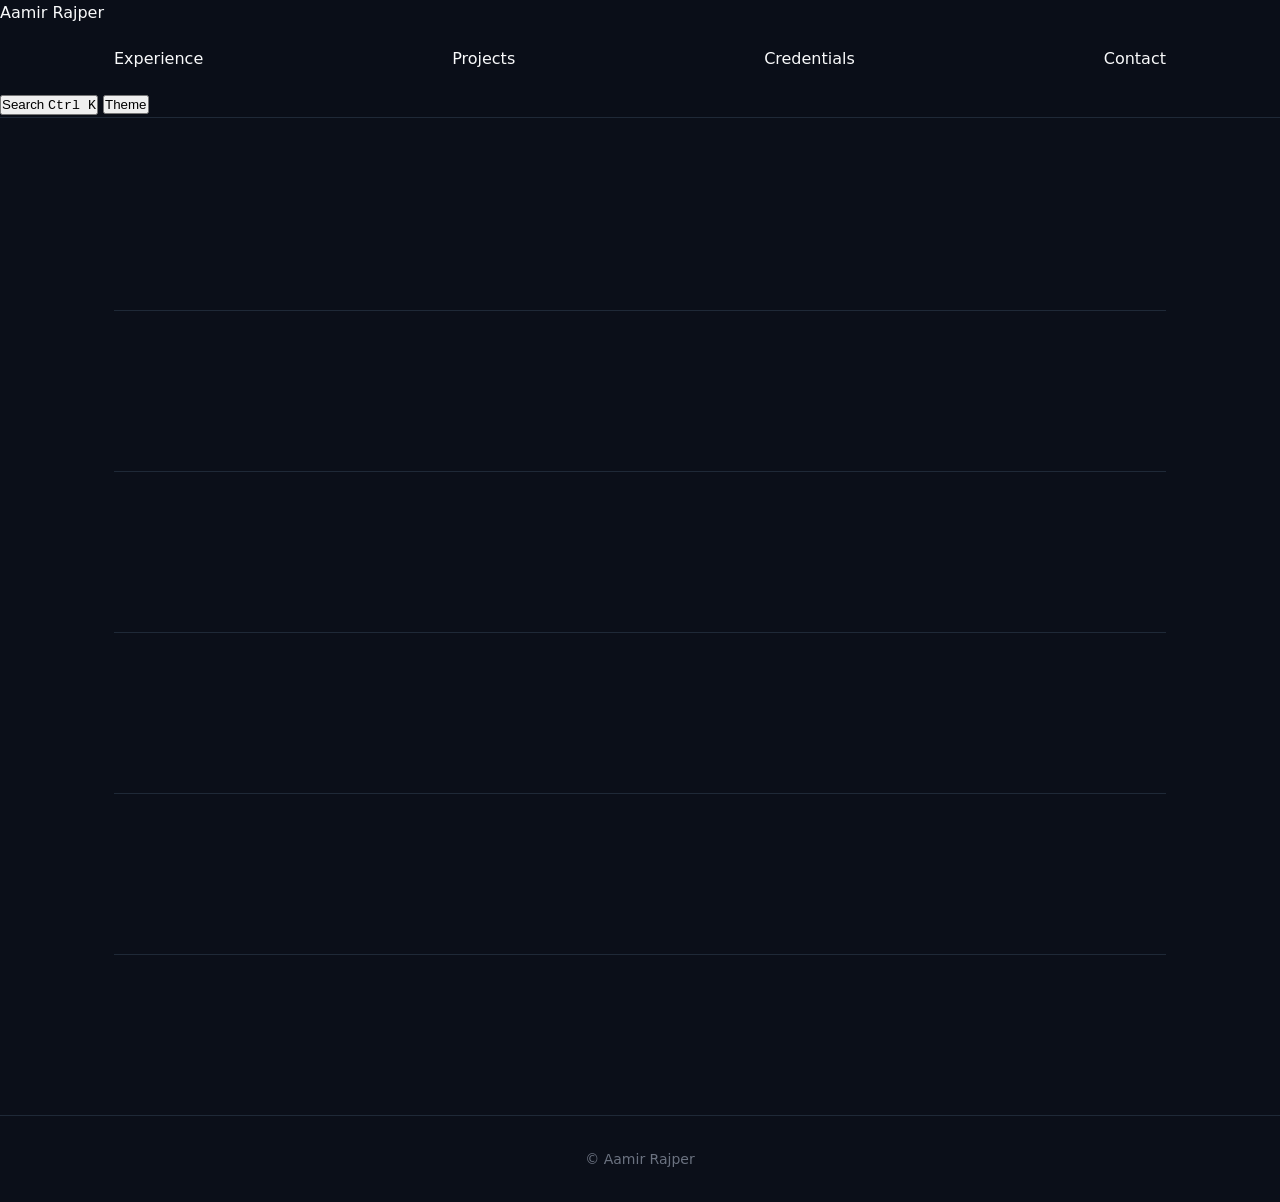
==== commit 1e2840f9: "Redesign: modular data-driven portfolio with lens system" ====
--- a/index.html
+++ b/index.html
@@ -1,217 +1,30 @@
 <!DOCTYPE html>
-<html lang="en">
+<html lang="en" data-theme="dark">
 <head>
-    <meta charset="UTF-8">
-    <meta name="viewport" content="width=device-width, initial-scale=1.0">
-    <title>Aamir Rajper | Portfolio</title>
-    <meta name="description" content="Personal portfolio of Aamir Rajper.">
-    <link rel="stylesheet" href="css/style.css">
+<meta charset="UTF-8"><meta name="viewport" content="width=device-width, initial-scale=1">
+<title>Aamir Rajper | Electrical & Automation Engineer</title>
+<meta name="description" content="Portfolio of Aamir Rajper: power systems, embedded systems, automation and supply chain.">
+<link rel="preconnect" href="https://fonts.googleapis.com"><link rel="preconnect" href="https://fonts.gstatic.com" crossorigin>
+<link href="https://fonts.googleapis.com/css2?family=Bricolage+Grotesque:wght@500;700;800&family=IBM+Plex+Sans:wght@400;500&display=swap" rel="stylesheet">
+<link rel="stylesheet" href="css/tokens.css"><link rel="stylesheet" href="css/style.css">
 </head>
 <body>
-
-    <!-- HEADER & NAVIGATION -->
-    <header>
-        <nav>
-            <a href="index.html" class="logo">Aamir Rajper</a>
-            <ul class="nav-links">
-                <li><a href="index.html">Home</a></li>
-
-                <!-- PORTFOLIO DROPDOWN -->
-                <li class="dropdown">
-                    <a href="index.html" class="dropdown-btn">Portfolio <span class="arrow">▾</span></a>
-                    <div class="dropdown-menu">
-                        <a href="index.html#about">
-                            <strong>About Me</strong>
-                            <span>Overview & background details</span>
-                        </a>
-                        <a href="index.html#experience">
-                            <strong>Experience</strong>
-                            <span>Engineering & career history</span>
-                        </a>
-                        <a href="index.html#education">
-                            <strong>Education</strong>
-                            <span>Degrees & certifications</span>
-                        </a>
-                        <a href="index.html#skills">
-                            <strong>Skills</strong>
-                            <span>Core technical proficiencies</span>
-                        </a>
-                        <a href="index.html#projects">
-                            <strong>Projects</strong>
-                            <span>Featured engineering work</span>
-                        </a>
-                    </div>
-                </li>
-
-                <!-- SERVICES DROPDOWN -->
-                <li class="dropdown">
-                    <a href="services.html" class="dropdown-btn">Services <span class="arrow">▾</span></a>
-                    <div class="dropdown-menu">
-                        <a href="services.html#power">
-                            <strong>Power & Energy</strong>
-                            <span>Specs, BOM & rate scheduling</span>
-                        </a>
-                        <a href="services.html#embedded">
-                            <strong>Embedded Systems</strong>
-                            <span>STM32 & automation design</span>
-                        </a>
-                        <a href="services.html#supply-chain">
-                            <strong>Supply Chain</strong>
-                            <span>Procurement & logistics</span>
-                        </a>
-                    </div>
-                </li>
-
-                <li><a href="index.html#contact" class="btn-nav">Contact</a></li>
-            </ul>
-        </nav>
-    </header>
-
-    <main>
-
-        <!-- HERO SECTION -->
-        <section id="hero">
-            <p>Hello, I'm</p>
-            <h1>Aamir Rajper</h1>
-            <h2 class="hero-role">Electrical & Electronics Engineer</h2>
-            <p id="heroDesc">
-                Building practical solutions across engineering, automation, embedded systems, and technology.
-            </p>
-            <div style="display: flex; gap: 1rem; margin-top: 1rem;">
-                <a href="#projects" class="btn-primary">View My Work</a>
-                <a href="assets/docs/Aamir_Rajper_General_CV.pdf" id="cvDownloadBtn" download class="btn-secondary">Download CV</a>
-            </div>
-        </section>
-
-        <!-- INTERACTIVE PERSONA ACCESS SYSTEM -->
-        <section id="persona-auth" class="auth-section">
-            <div class="auth-card">
-                <div class="auth-header">
-                    <h3>🔐 Vault & Audience Access Control</h3>
-                    <p>Enter an access PIN to unlock personalized content, research papers, or executive BOM frameworks.</p>
-                </div>
-                <div class="auth-input-group">
-                    <input type="text" id="accessCodeInput" placeholder="Enter PIN (e.g. AC007 or CS007)" maxlength="10">
-                    <button type="button" onclick="verifyAccessCode()" class="btn-primary" style="padding: 0.6rem 1.5rem; border: none; cursor: pointer;">Authenticate</button>
-                    <button type="button" id="resetPinBtn" onclick="resetAccessCode()" class="btn-secondary" style="display:none; padding: 0.6rem 1.5rem; cursor: pointer;">Reset to Public</button>
-                </div>
-                <div id="modeBadge" class="mode-badge" style="display:none;"></div>
-            </div>
-        </section>
-
-        <!-- ABOUT SECTION -->
-        <section id="about">
-            <h2>About</h2>
-            <div class="about-content">
-                <h3 id="personaHeadline" style="color: var(--text-primary); margin-bottom: 0.5rem;">Multi-Disciplinary Engineering & Operations Focus</h3>
-                <p id="personaBio">
-                    I am an electrical engineer with specialized expertise spanning power distribution, embedded microcontrollers, and strategic procurement. I focus on bridging high-level technical designs with cost-efficient physical implementations.
-                </p>
-
-                <!-- Dynamic Focus Pillars -->
-                <div id="personaPillars" class="pillars-grid">
-                    <!-- Populated by JS -->
-                </div>
-            </div>
-        </section>
-
-        <!-- SKILLS SECTION -->
-        <section id="skills">
-            <h2>Core Skills</h2>
-            <div class="skills-grid">
-                <div class="skill-card">
-                    <h3>Power & Energy</h3>
-                    <ul>
-                        <li>Solar PV Systems</li>
-                        <li>BESS Integration</li>
-                        <li>Switchgear Sizing</li>
-                    </ul>
-                </div>
-                <div class="skill-card">
-                    <h3>Embedded & Hardware</h3>
-                    <ul>
-                        <li>STM32 Microcontrollers</li>
-                        <li>Sensor Integration</li>
-                        <li>Digital Logic Design</li>
-                    </ul>
-                </div>
-                <div class="skill-card">
-                    <h3>Supply Chain & Data</h3>
-                    <ul>
-                        <li>BOM Auditing</li>
-                        <li>Python & Pandas EDA</li>
-                        <li>Rate Scheduling</li>
-                    </ul>
-                </div>
-            </div>
-        </section>
-
-        <!-- PROJECTS SECTION -->
-        <section id="projects">
-            <h2>Featured Projects</h2>
-            <div id="projectsGrid" class="projects-grid">
-                <!-- Dynamically populated via JS based on persona -->
-            </div>
-        </section>
-
-        <!-- EXPERIENCE SECTION -->
-        <section id="experience">
-            <h2>Experience</h2>
-            <div id="experienceList" class="timeline-container">
-                <!-- Dynamically populated via JS based on persona -->
-            </div>
-        </section>
-
-        <!-- EDUCATION SECTION -->
-        <section id="education">
-            <h2>Education</h2>
-            <div id="educationList" class="education-grid">
-                <!-- Dynamically populated via JS based on persona -->
-            </div>
-        </section>
-
-        <!-- RESEARCH & PUBLICATIONS SECTION (AC007 Only) -->
-        <section id="research" style="display:none;">
-            <h2>Research & Academic Publications</h2>
-            <div id="researchGrid" class="research-grid">
-                <!-- Dynamically populated via JS for AC007 -->
-            </div>
-        </section>
-
-        <!-- CONTACT SECTION -->
-        <section id="contact">
-            <h2>Get In Touch</h2>
-            <div class="contact-container">
-                <p id="contactLeadText">
-                    I am open to opportunities in electrical engineering, supply chain procurement, power systems, and embedded automation. Feel free to reach out directly or connect with me!
-                </p>
-                <div class="contact-links">
-                    <a href="mailto:rajperaamir45@gmail.com" class="btn-primary">Email Me</a>
-                    <a href="https://linkedin.com" target="_blank" rel="noopener noreferrer" class="btn-secondary">LinkedIn Profile</a>
-                </div>
-            </div>
-        </section>
-
-    </main>
-
-    <!-- PDF VIEWER MODAL OVERLAY -->
-    <div id="pdfModal" class="modal-overlay" style="display:none;">
-        <div class="modal-content">
-            <div class="modal-header">
-                <h3 id="modalTitle" style="color: var(--text-primary);">Document Viewer</h3>
-                <button type="button" onclick="closePdfModal()" class="modal-close">&times;</button>
-            </div>
-            <div class="modal-body">
-                <iframe id="pdfFrame" src="" frameborder="0"></iframe>
-            </div>
-        </div>
-    </div>
-
-    <!-- FOOTER -->
-    <footer>
-        <p>&copy; 2026 Aamir Rajper. All rights reserved.</p>
-    </footer>
-
-    <script src="js/main.js"></script>
+<header class="bar">
+  <a class="brand" href="#top">Aamir Rajper</a>
+  <nav><a href="#experience">Experience</a><a href="#projects">Projects</a><a href="#credentials">Credentials</a><a href="#contact">Contact</a></nav>
+  <button class="chip" id="openPalette" aria-label="Open command menu">Search <kbd>Ctrl K</kbd></button>
+  <button class="chip" id="themeBtn" aria-label="Toggle theme">Theme</button>
+</header>
+<main id="top">
+  <section id="hero" class="wrap"></section>
+  <section id="about" class="wrap"></section>
+  <section id="experience" class="wrap"></section>
+  <section id="projects" class="wrap"></section>
+  <section id="credentials" class="wrap"></section>
+  <section id="contact" class="wrap"></section>
+</main>
+<footer class="wrap">&copy; <span id="yr"></span> Aamir Rajper</footer>
+<dialog id="palette"><input id="pq" placeholder="Jump to a section, switch lens, or enter a code" autocomplete="off"><ul id="pl"></ul></dialog>
+<script type="module" src="js/main.js"></script>
 </body>
-</html>+</html>
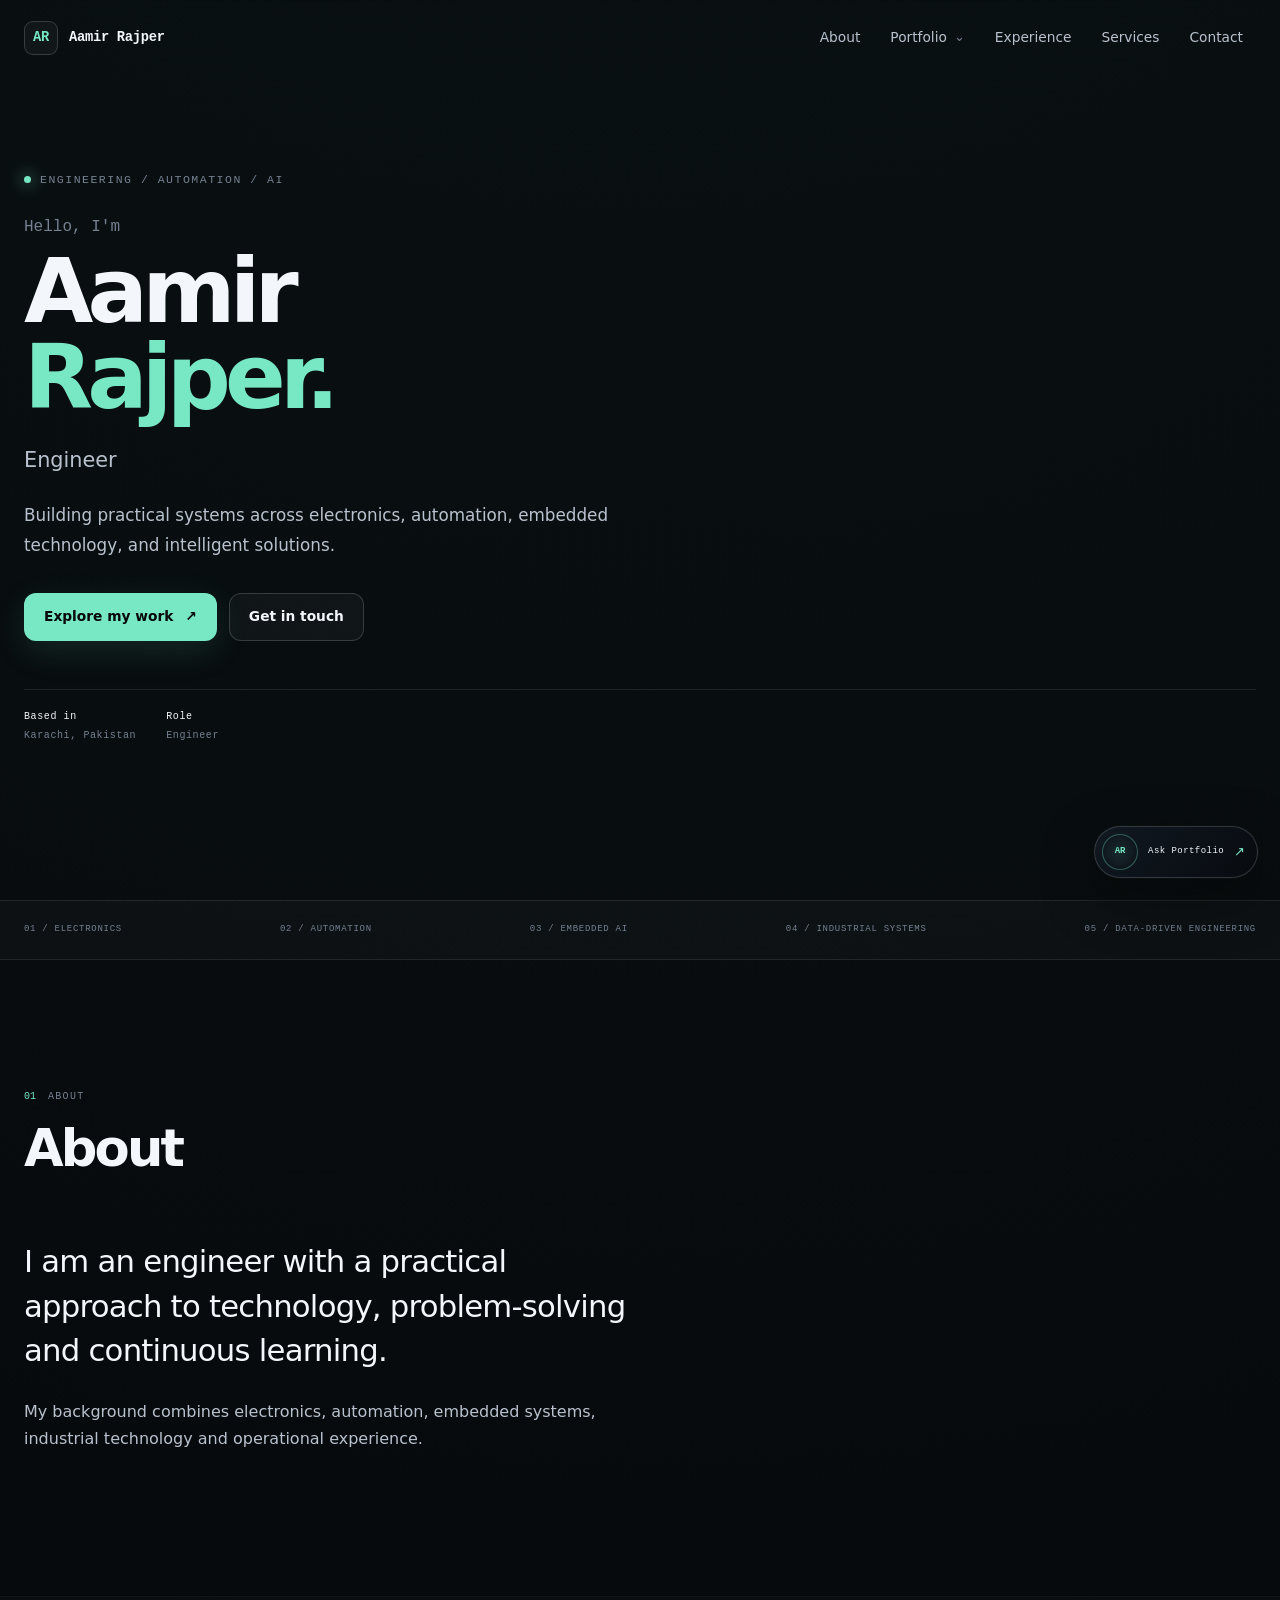
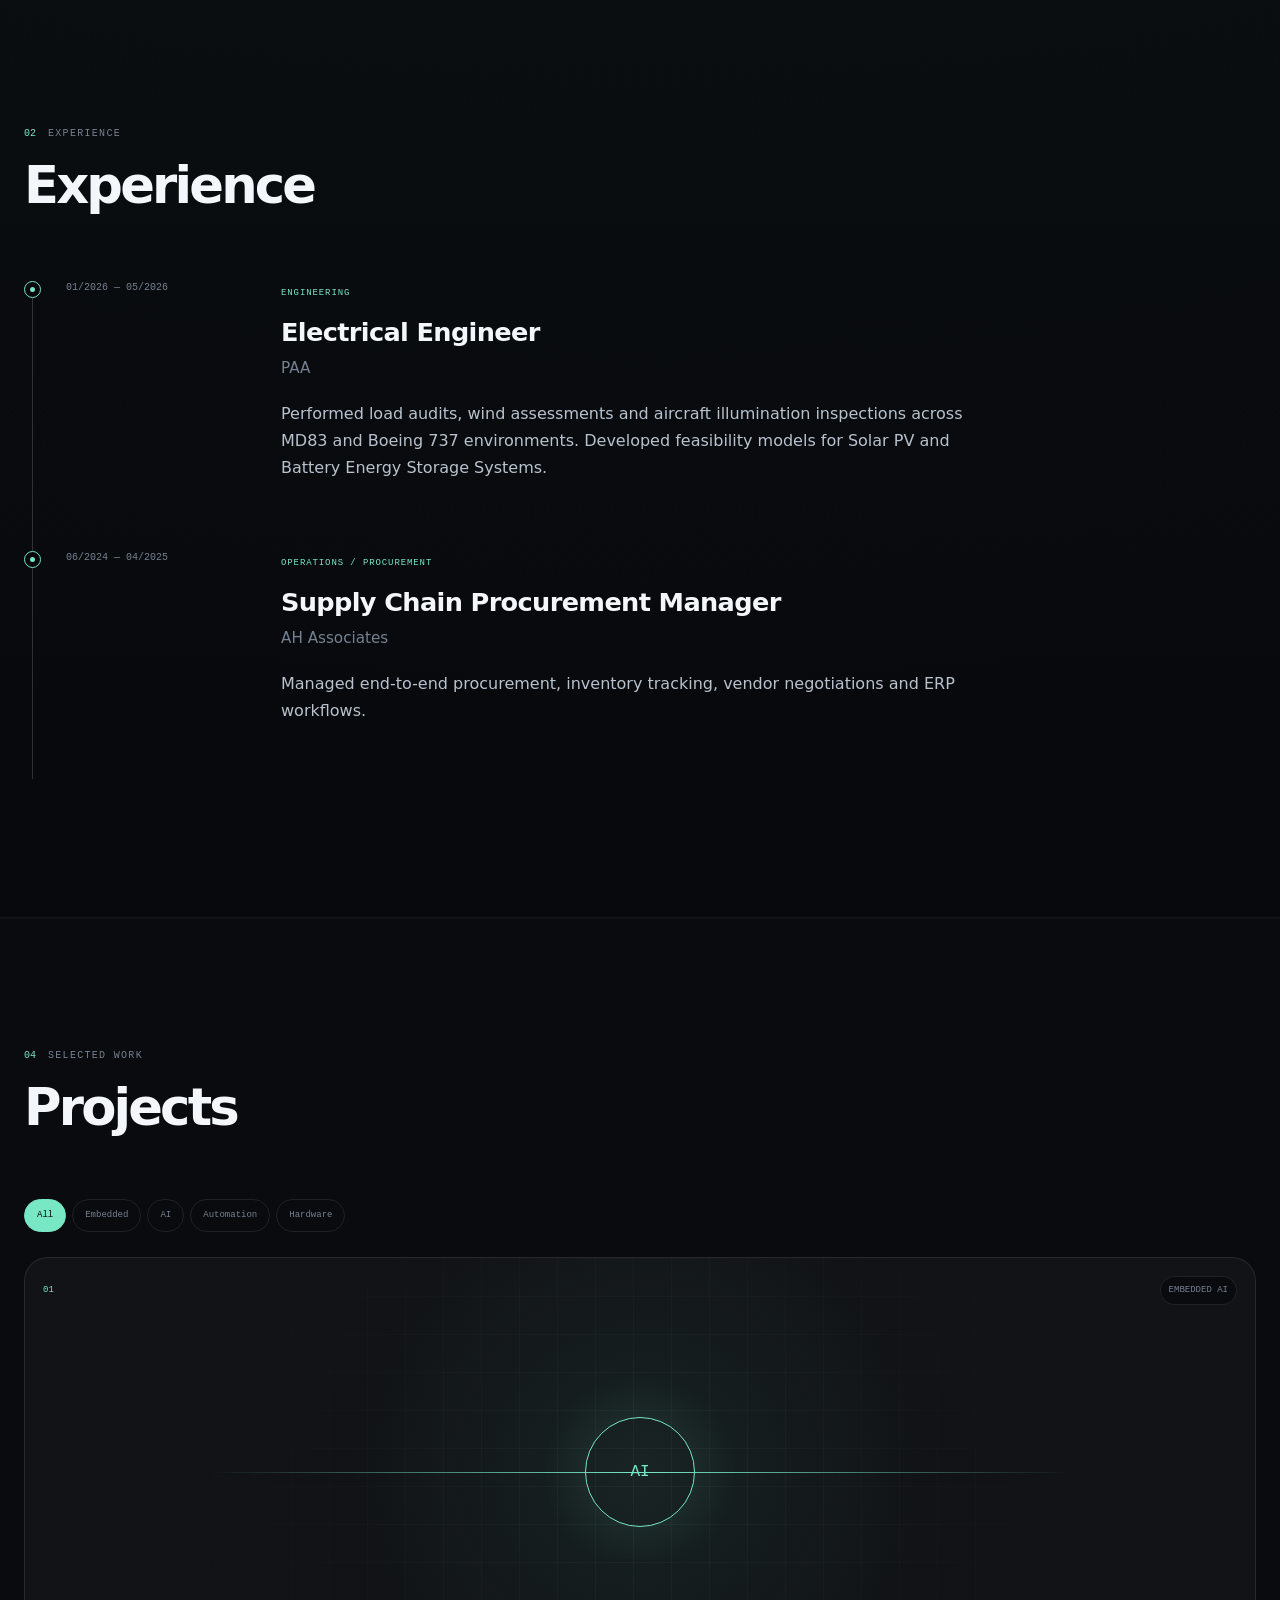
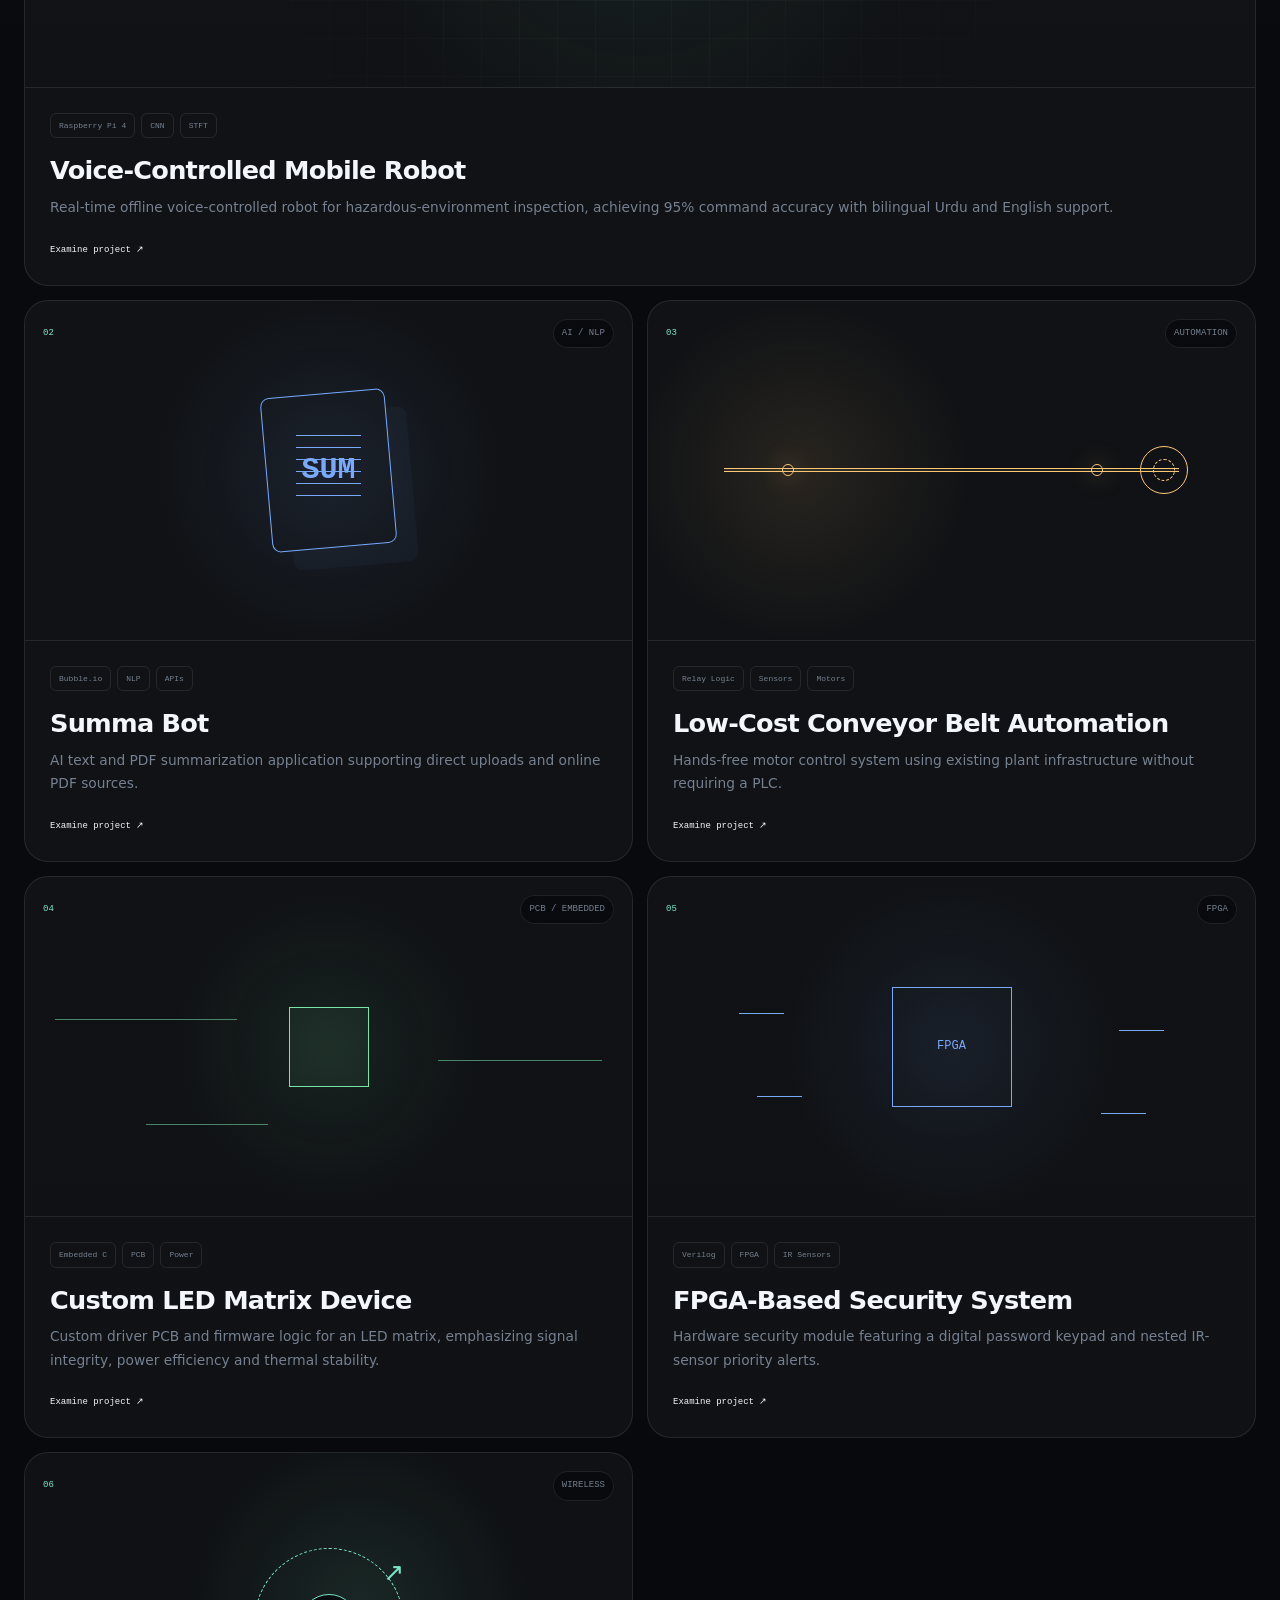
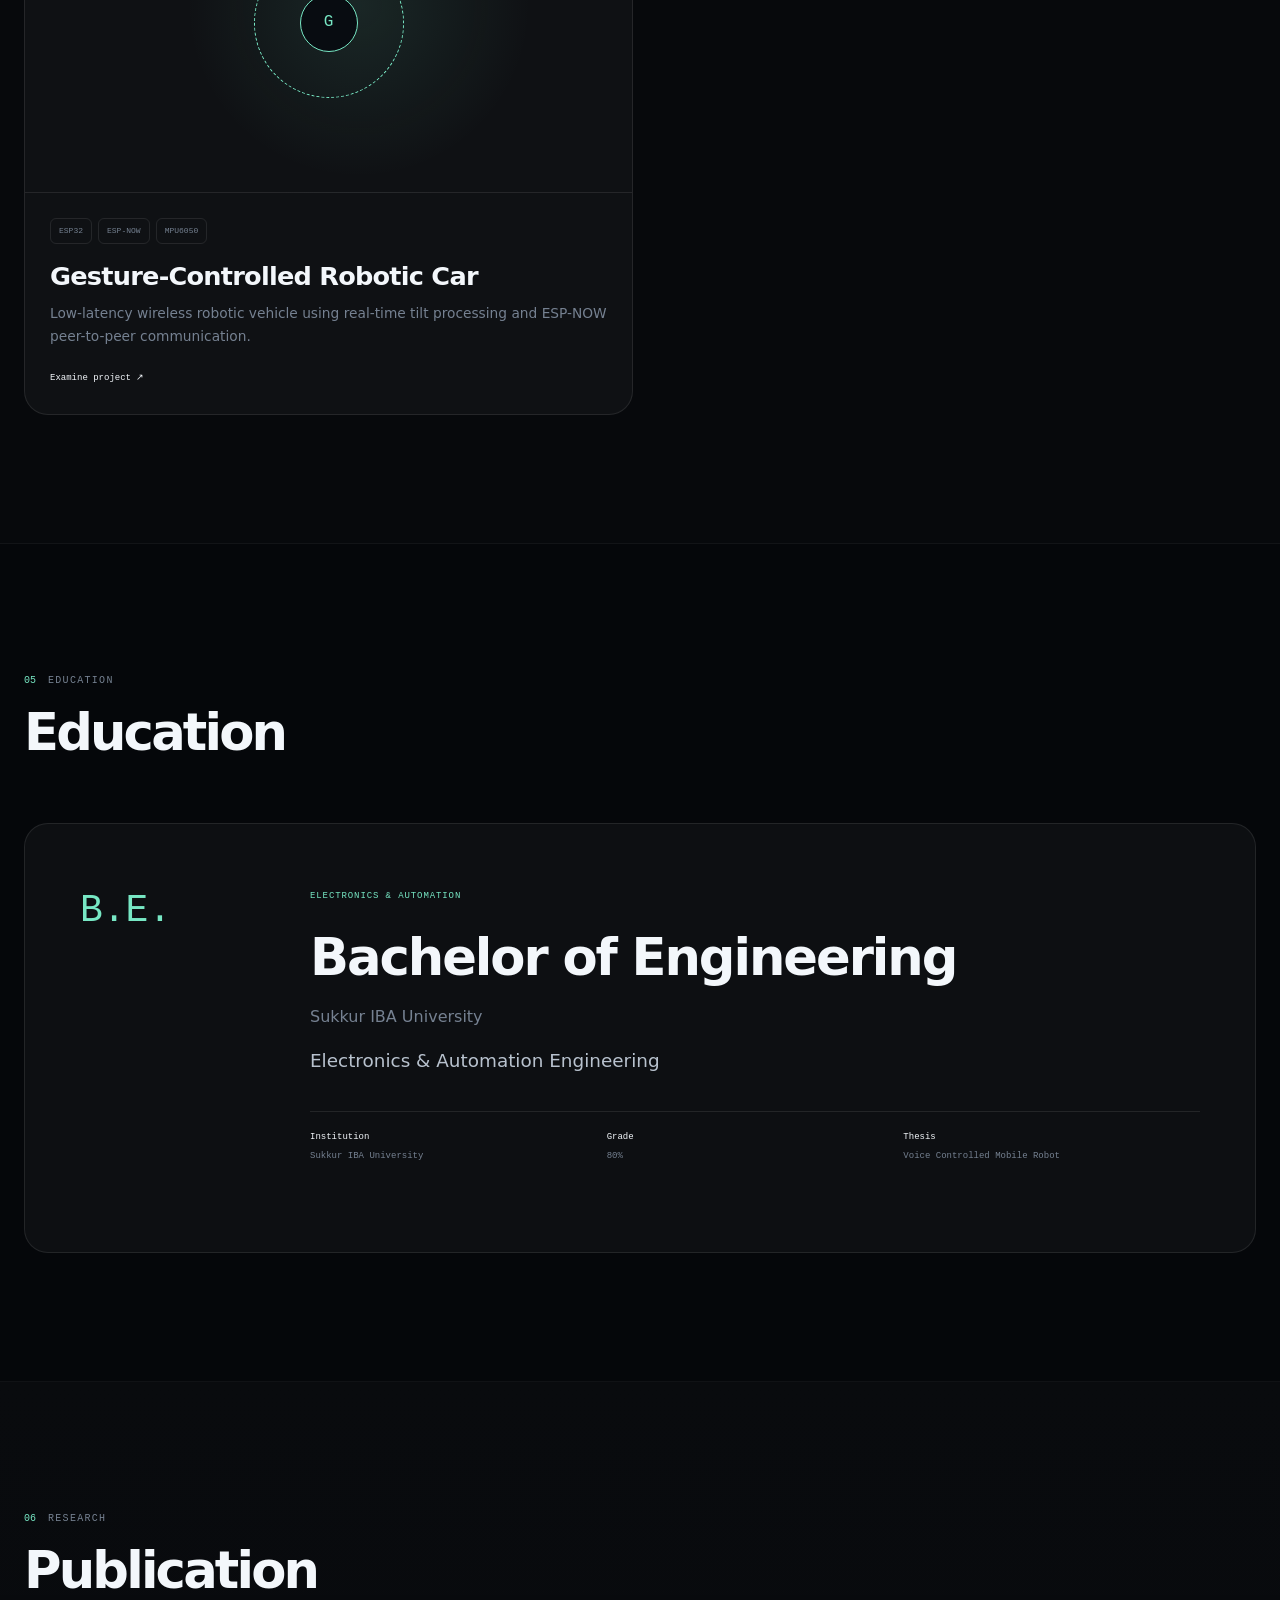
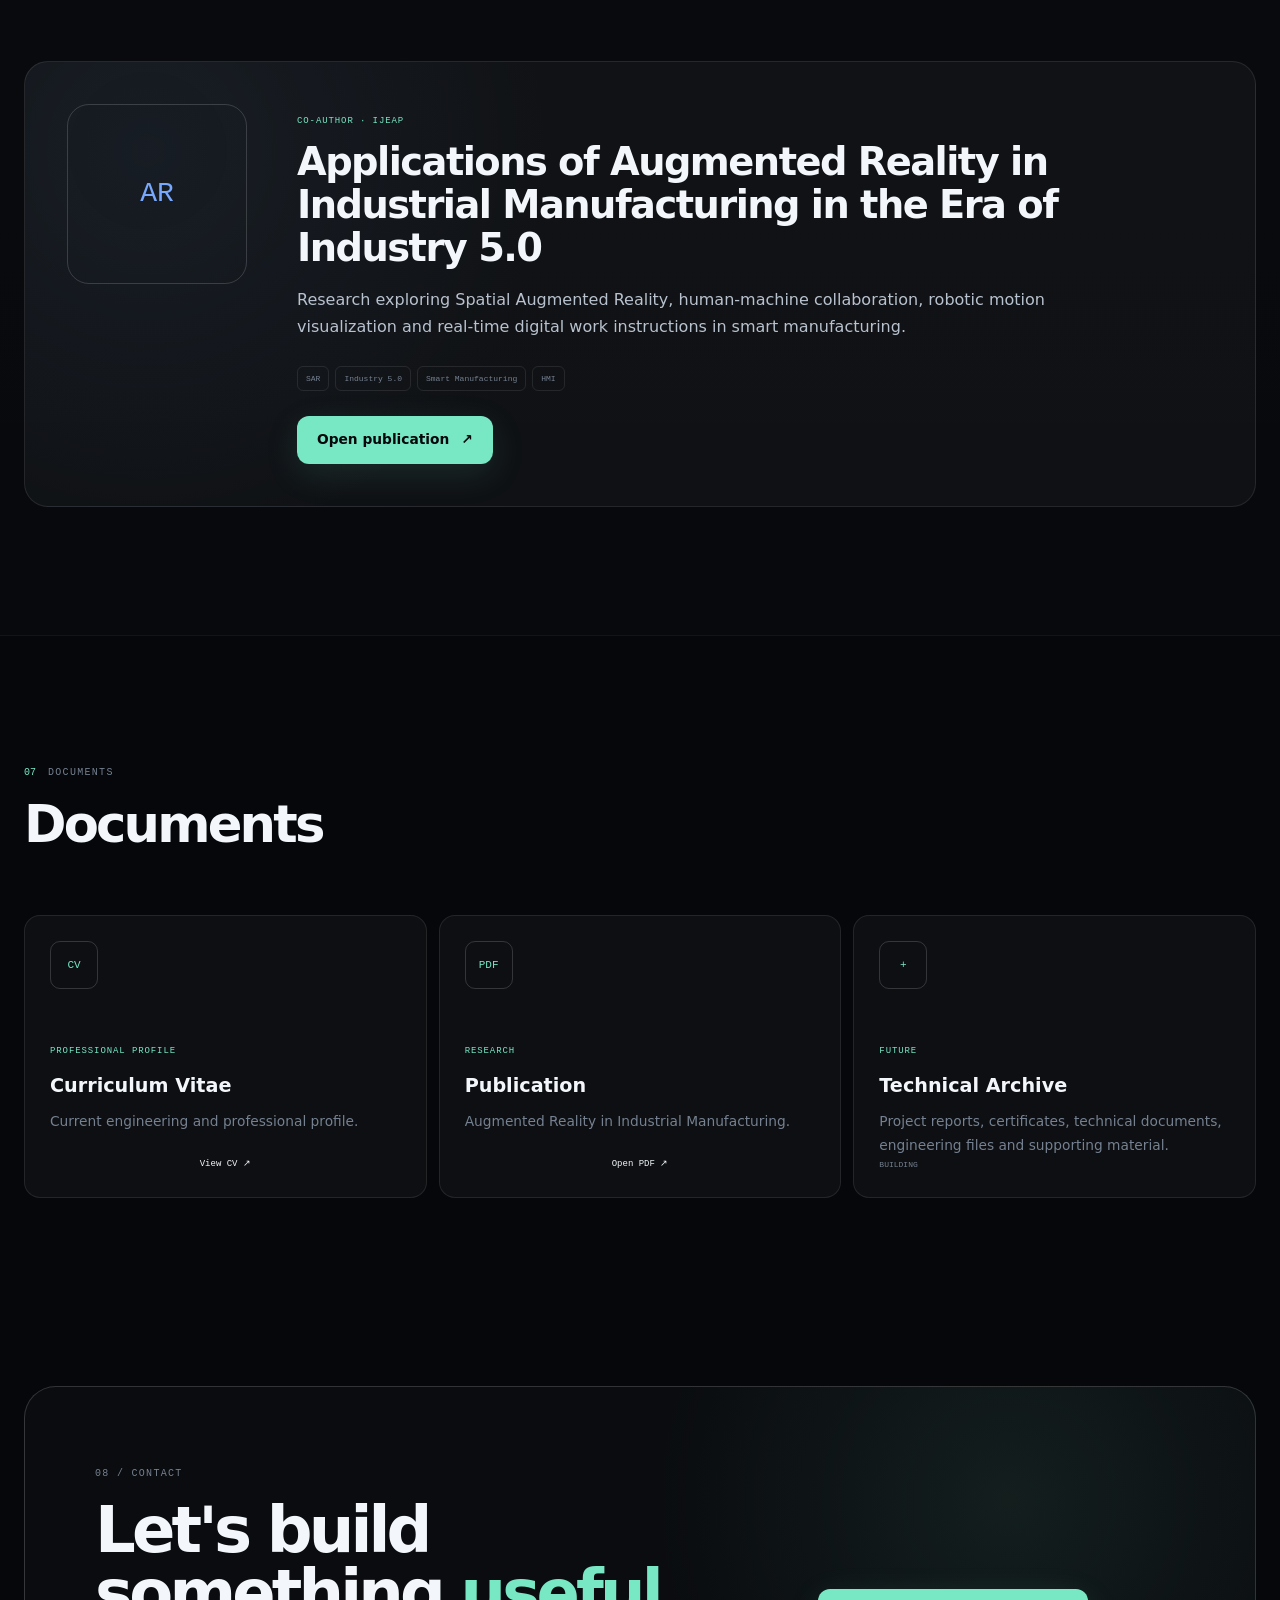
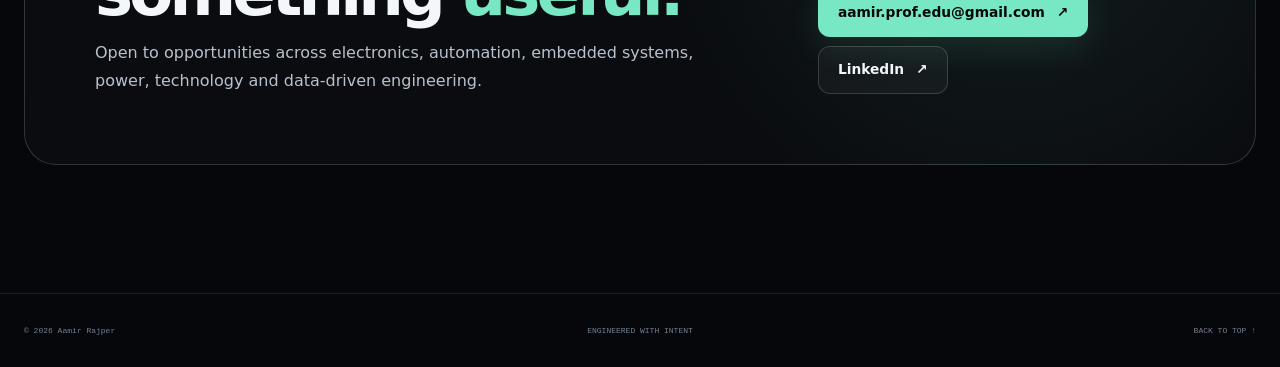
==== commit 2c16be39: "Build portfolio and visitor agent" ====
--- a/index.html
+++ b/index.html
@@ -1,30 +1,1356 @@
 <!DOCTYPE html>
-<html lang="en" data-theme="dark">
+<html lang="en">
 <head>
-<meta charset="UTF-8"><meta name="viewport" content="width=device-width, initial-scale=1">
-<title>Aamir Rajper | Electrical & Automation Engineer</title>
-<meta name="description" content="Portfolio of Aamir Rajper: power systems, embedded systems, automation and supply chain.">
-<link rel="preconnect" href="https://fonts.googleapis.com"><link rel="preconnect" href="https://fonts.gstatic.com" crossorigin>
-<link href="https://fonts.googleapis.com/css2?family=Bricolage+Grotesque:wght@500;700;800&family=IBM+Plex+Sans:wght@400;500&display=swap" rel="stylesheet">
-<link rel="stylesheet" href="css/tokens.css"><link rel="stylesheet" href="css/style.css">
+    <meta charset="UTF-8">
+
+    <meta
+        name="viewport"
+        content="width=device-width, initial-scale=1.0"
+    >
+
+    <meta
+        name="description"
+        content="Aamir Rajper — Engineer working across electronics, automation, embedded systems and technology."
+    >
+
+    <meta
+        name="theme-color"
+        content="#05070a"
+    >
+
+    <title>Aamir Rajper | Engineer</title>
+
+    <link rel="stylesheet" href="css/tokens.css">
+    <link rel="stylesheet" href="css/style.css">
 </head>
+
 <body>
-<header class="bar">
-  <a class="brand" href="#top">Aamir Rajper</a>
-  <nav><a href="#experience">Experience</a><a href="#projects">Projects</a><a href="#credentials">Credentials</a><a href="#contact">Contact</a></nav>
-  <button class="chip" id="openPalette" aria-label="Open command menu">Search <kbd>Ctrl K</kbd></button>
-  <button class="chip" id="themeBtn" aria-label="Toggle theme">Theme</button>
+
+<!-- =========================================================
+     BACKGROUND SYSTEM
+     ========================================================= -->
+
+<div class="ambient ambient-a"></div>
+<div class="ambient ambient-b"></div>
+<div class="grid-background"></div>
+
+<!-- =========================================================
+     HEADER
+     ========================================================= -->
+
+<header class="site-header" id="site-header">
+
+    <nav class="nav container" aria-label="Primary navigation">
+
+        <a class="brand" href="#top" aria-label="Aamir Rajper home">
+            <span class="brand-mark">AR</span>
+            <span class="brand-name">Aamir Rajper</span>
+        </a>
+
+        <div class="nav-links">
+
+            <a href="#about">About</a>
+
+            <div class="nav-dropdown">
+                <button
+                    class="nav-dropdown-trigger"
+                    type="button"
+                    aria-expanded="false"
+                >
+                    Portfolio
+                    <span>⌄</span>
+                </button>
+
+                <div class="nav-dropdown-menu">
+
+                    <a href="#experience">
+                        <span class="menu-number">01</span>
+                        Experience
+                    </a>
+
+                    <a href="#projects">
+                        <span class="menu-number">02</span>
+                        Projects
+                    </a>
+
+                    <a href="#education">
+                        <span class="menu-number">03</span>
+                        Education
+                    </a>
+
+                    <a href="#publication">
+                        <span class="menu-number">04</span>
+                        Publication
+                    </a>
+
+                    <a href="#documents">
+                        <span class="menu-number">05</span>
+                        Documents
+                    </a>
+
+                </div>
+            </div>
+
+            <a href="#experience">Experience</a>
+
+            <a href="services.html">Services</a>
+
+            <a href="#contact">Contact</a>
+
+        </div>
+
+        <button
+            class="mobile-toggle"
+            type="button"
+            aria-label="Open navigation"
+            aria-expanded="false"
+        >
+            <span></span>
+            <span></span>
+        </button>
+
+    </nav>
+
 </header>
+
+
 <main id="top">
-  <section id="hero" class="wrap"></section>
-  <section id="about" class="wrap"></section>
-  <section id="experience" class="wrap"></section>
-  <section id="projects" class="wrap"></section>
-  <section id="credentials" class="wrap"></section>
-  <section id="contact" class="wrap"></section>
+
+<!-- =========================================================
+     HERO
+     ========================================================= -->
+
+<section class="hero section">
+
+    <div class="container hero-grid">
+
+        <div class="hero-content reveal">
+
+            <div class="eyebrow">
+                <span class="status-dot"></span>
+                ENGINEERING / AUTOMATION / AI
+            </div>
+
+            <p class="hero-kicker">
+                Hello, I'm
+            </p>
+
+            <h1>
+                Aamir
+                <span>Rajper.</span>
+            </h1>
+
+            <h2>
+                Engineer
+            </h2>
+
+            <p class="hero-description">
+                Building practical systems across electronics,
+                automation, embedded technology, and intelligent
+                solutions.
+            </p>
+
+            <div class="hero-actions">
+
+                <a
+                    href="#projects"
+                    class="button button-primary magnetic"
+                >
+                    Explore my work
+                    <span>↗</span>
+                </a>
+
+                <a
+                    href="#contact"
+                    class="button button-ghost magnetic"
+                >
+                    Get in touch
+                </a>
+
+            </div>
+
+            <div class="hero-meta">
+
+                <span>
+                    <strong>Based in</strong>
+                    Karachi, Pakistan
+                </span>
+
+                <span>
+                    <strong>Role</strong>
+                    Engineer
+                </span>
+
+            </div>
+
+        </div>
+
+
+        <!-- Engineering visual -->
+
+        
+
+    </div>
+
+</section>
+
+
+<!-- =========================================================
+     INTRO STRIP
+     ========================================================= -->
+
+<section class="signal-strip">
+
+    <div class="container signal-grid">
+
+        <span>01 / ELECTRONICS</span>
+        <span>02 / AUTOMATION</span>
+        <span>03 / EMBEDDED AI</span>
+        <span>04 / INDUSTRIAL SYSTEMS</span>
+        <span>05 / DATA-DRIVEN ENGINEERING</span>
+
+    </div>
+
+</section>
+
+
+<!-- =========================================================
+     ABOUT
+     ========================================================= -->
+
+<section id="about" class="section">
+
+    <div class="container">
+
+        <div class="section-heading reveal">
+
+            <div>
+                <span class="section-index">01</span>
+                <span class="section-label">ABOUT</span>
+            </div>
+
+            <h2>
+                About
+            </h2>
+
+        </div>
+
+
+        <div class="about-grid">
+
+            <div class="about-lead reveal">
+
+                <p class="large-copy">
+                    I am an engineer with a practical approach to
+                    technology, problem-solving and continuous learning.
+                </p>
+
+                <p>
+                    My background combines electronics, automation,
+                    embedded systems, industrial technology and
+                    operational experience.
+                </p>
+
+            </div>
+
+
+            
+
+        </div>
+
+    </div>
+
+</section>
+
+
+<!-- =========================================================
+     EXPERIENCE
+     ========================================================= -->
+
+<section id="experience" class="section section-alt">
+
+    <div class="container">
+
+        <div class="section-heading reveal">
+
+            <div>
+                <span class="section-index">02</span>
+                <span class="section-label">EXPERIENCE</span>
+            </div>
+
+            <h2>
+                Experience
+            </h2>
+
+        </div>
+
+
+        <div class="timeline">
+
+            <article class="timeline-item reveal">
+
+                <div class="timeline-marker">
+                    <span></span>
+                </div>
+
+                <div class="timeline-date">
+                    01/2026 — 05/2026
+                </div>
+
+                <div class="timeline-content">
+
+                    <span class="role-type">
+                        ENGINEERING
+                    </span>
+
+                    <h3>Electrical Engineer</h3>
+
+                    <h4>PAA</h4>
+
+                    <p>
+                        Performed load audits, wind assessments
+                        and aircraft illumination inspections
+                        across MD83 and Boeing 737 environments.
+                        Developed feasibility models for Solar PV
+                        and Battery Energy Storage Systems.
+                    </p>
+
+                </div>
+
+            </article>
+
+
+            <article class="timeline-item reveal">
+
+                <div class="timeline-marker">
+                    <span></span>
+                </div>
+
+                <div class="timeline-date">
+                    06/2024 — 04/2025
+                </div>
+
+                <div class="timeline-content">
+
+                    <span class="role-type">
+                        OPERATIONS / PROCUREMENT
+                    </span>
+
+                    <h3>Supply Chain Procurement Manager</h3>
+
+                    <h4>AH Associates</h4>
+
+                    <p>
+                        Managed end-to-end procurement, inventory
+                        tracking, vendor negotiations and ERP
+                        workflows.
+                    </p>
+
+                </div>
+
+            </article>
+
+
+            
+
+
+            
+
+        </div>
+
+    </div>
+
+</section>
+
+
+<!-- =========================================================
+     CAPABILITIES
+     ========================================================= -->
+
+
+
+
+<!-- =========================================================
+     PROJECTS
+     ========================================================= -->
+
+<section id="projects" class="section section-alt">
+
+    <div class="container">
+
+        <div class="section-heading project-heading reveal">
+
+            <div>
+                <span class="section-index">04</span>
+                <span class="section-label">SELECTED WORK</span>
+            </div>
+
+            <h2>
+                Projects
+            </h2>
+
+        </div>
+
+
+        <div class="project-controls reveal">
+
+            <button class="filter-button active" data-filter="all">
+                All
+            </button>
+
+            <button class="filter-button" data-filter="embedded">
+                Embedded
+            </button>
+
+            <button class="filter-button" data-filter="ai">
+                AI
+            </button>
+
+            <button class="filter-button" data-filter="automation">
+                Automation
+            </button>
+
+            <button class="filter-button" data-filter="hardware">
+                Hardware
+            </button>
+
+        </div>
+
+
+        <div class="projects-grid">
+
+            <article
+                class="project-card project-featured reveal"
+                data-category="embedded ai"
+            >
+
+                <div class="project-top">
+
+                    <span class="project-number">01</span>
+
+                    <span class="project-status">
+                        EMBEDDED AI
+                    </span>
+
+                </div>
+
+                <div class="project-visual robot-visual">
+                    <span class="visual-grid"></span>
+                    <span class="visual-core">AI</span>
+                    <span class="visual-line"></span>
+                </div>
+
+                <div class="project-body">
+
+                    <div class="tag-row">
+                        <span>Raspberry Pi 4</span>
+                        <span>CNN</span>
+                        <span>STFT</span>
+                    </div>
+
+                    <h3>
+                        Voice-Controlled Mobile Robot
+                    </h3>
+
+                    <p>
+                        Real-time offline voice-controlled robot
+                        for hazardous-environment inspection,
+                        achieving 95% command accuracy with
+                        bilingual Urdu and English support.
+                    </p>
+
+                    <button
+                        class="project-open btn-text"
+                        data-project="robot"
+                    >
+                        Examine project <span>↗</span>
+                    </button>
+
+                </div>
+
+            </article>
+
+
+            <article
+                class="project-card reveal"
+                data-category="ai"
+            >
+
+                <div class="project-top">
+                    <span class="project-number">02</span>
+                    <span class="project-status">AI / NLP</span>
+                </div>
+
+                <div class="project-visual text-visual">
+                    <span class="document-shape"></span>
+                    <span class="document-lines"></span>
+                    <strong>SUM</strong>
+                </div>
+
+                <div class="project-body">
+
+                    <div class="tag-row">
+                        <span>Bubble.io</span>
+                        <span>NLP</span>
+                        <span>APIs</span>
+                    </div>
+
+                    <h3>
+                        Summa Bot
+                    </h3>
+
+                    <p>
+                        AI text and PDF summarization application
+                        supporting direct uploads and online PDF
+                        sources.
+                    </p>
+
+                    <button
+                        class="project-open btn-text"
+                        data-project="summa"
+                    >
+                        Examine project <span>↗</span>
+                    </button>
+
+                </div>
+
+            </article>
+
+
+            <article
+                class="project-card reveal"
+                data-category="automation hardware"
+            >
+
+                <div class="project-top">
+                    <span class="project-number">03</span>
+                    <span class="project-status">AUTOMATION</span>
+                </div>
+
+                <div class="project-visual conveyor-visual">
+                    <span class="conveyor-line"></span>
+                    <span class="sensor sensor-a"></span>
+                    <span class="sensor sensor-b"></span>
+                    <span class="motor"></span>
+                </div>
+
+                <div class="project-body">
+
+                    <div class="tag-row">
+                        <span>Relay Logic</span>
+                        <span>Sensors</span>
+                        <span>Motors</span>
+                    </div>
+
+                    <h3>
+                        Low-Cost Conveyor Belt Automation
+                    </h3>
+
+                    <p>
+                        Hands-free motor control system using
+                        existing plant infrastructure without
+                        requiring a PLC.
+                    </p>
+
+                    <button
+                        class="project-open btn-text"
+                        data-project="conveyor"
+                    >
+                        Examine project <span>↗</span>
+                    </button>
+
+                </div>
+
+            </article>
+
+
+            <article
+                class="project-card reveal"
+                data-category="embedded hardware"
+            >
+
+                <div class="project-top">
+                    <span class="project-number">04</span>
+                    <span class="project-status">PCB / EMBEDDED</span>
+                </div>
+
+                <div class="project-visual pcb-visual">
+                    <span class="pcb-chip"></span>
+                    <span class="pcb-trace trace-a"></span>
+                    <span class="pcb-trace trace-b"></span>
+                    <span class="pcb-trace trace-c"></span>
+                </div>
+
+                <div class="project-body">
+
+                    <div class="tag-row">
+                        <span>Embedded C</span>
+                        <span>PCB</span>
+                        <span>Power</span>
+                    </div>
+
+                    <h3>
+                        Custom LED Matrix Device
+                    </h3>
+
+                    <p>
+                        Custom driver PCB and firmware logic for
+                        an LED matrix, emphasizing signal integrity,
+                        power efficiency and thermal stability.
+                    </p>
+
+                    <button
+                        class="project-open btn-text"
+                        data-project="led"
+                    >
+                        Examine project <span>↗</span>
+                    </button>
+
+                </div>
+
+            </article>
+
+
+            <article
+                class="project-card reveal"
+                data-category="embedded hardware"
+            >
+
+                <div class="project-top">
+                    <span class="project-number">05</span>
+                    <span class="project-status">FPGA</span>
+                </div>
+
+                <div class="project-visual fpga-visual">
+                    <span class="fpga-box">FPGA</span>
+                    <span class="fpga-pin p1"></span>
+                    <span class="fpga-pin p2"></span>
+                    <span class="fpga-pin p3"></span>
+                    <span class="fpga-pin p4"></span>
+                </div>
+
+                <div class="project-body">
+
+                    <div class="tag-row">
+                        <span>Verilog</span>
+                        <span>FPGA</span>
+                        <span>IR Sensors</span>
+                    </div>
+
+                    <h3>
+                        FPGA-Based Security System
+                    </h3>
+
+                    <p>
+                        Hardware security module featuring a
+                        digital password keypad and nested
+                        IR-sensor priority alerts.
+                    </p>
+
+                    <button
+                        class="project-open btn-text"
+                        data-project="fpga"
+                    >
+                        Examine project <span>↗</span>
+                    </button>
+
+                </div>
+
+            </article>
+
+
+            <article
+                class="project-card reveal"
+                data-category="embedded"
+            >
+
+                <div class="project-top">
+                    <span class="project-number">06</span>
+                    <span class="project-status">WIRELESS</span>
+                </div>
+
+                <div class="project-visual gesture-visual">
+                    <span class="gesture-axis"></span>
+                    <span class="gesture-node">G</span>
+                    <span class="gesture-arrow">↗</span>
+                </div>
+
+                <div class="project-body">
+
+                    <div class="tag-row">
+                        <span>ESP32</span>
+                        <span>ESP-NOW</span>
+                        <span>MPU6050</span>
+                    </div>
+
+                    <h3>
+                        Gesture-Controlled Robotic Car
+                    </h3>
+
+                    <p>
+                        Low-latency wireless robotic vehicle using
+                        real-time tilt processing and ESP-NOW
+                        peer-to-peer communication.
+                    </p>
+
+                    <button
+                        class="project-open btn-text"
+                        data-project="gesture"
+                    >
+                        Examine project <span>↗</span>
+                    </button>
+
+                </div>
+
+            </article>
+
+        </div>
+
+    </div>
+
+</section>
+
+
+<!-- =========================================================
+     EDUCATION
+     ========================================================= -->
+
+<section id="education" class="section">
+
+    <div class="container">
+
+        <div class="section-heading reveal">
+
+            <div>
+                <span class="section-index">05</span>
+                <span class="section-label">EDUCATION</span>
+            </div>
+
+            <h2>
+                Education
+            </h2>
+
+        </div>
+
+
+        <div class="education-card reveal">
+
+            <div class="education-year">
+                B.E.
+            </div>
+
+            <div class="education-main">
+
+                <span class="role-type">
+                    ELECTRONICS & AUTOMATION
+                </span>
+
+                <h3>
+                    Bachelor of Engineering
+                </h3>
+
+                <h4>
+                    Sukkur IBA University
+                </h4>
+
+                <p class="education-degree">
+                    Electronics & Automation Engineering
+                </p>
+
+                <div class="education-meta">
+
+                    <span>
+                        <strong>Institution</strong>
+                        Sukkur IBA University
+                    </span>
+
+                    <span>
+                        <strong>Grade</strong>
+                        80%
+                    </span>
+
+                    <span>
+                        <strong>Thesis</strong>
+                        Voice Controlled Mobile Robot
+                    </span>
+
+                </div>
+
+            </div>
+
+        </div>
+
+    </div>
+
+</section>
+
+
+<!-- =========================================================
+     PUBLICATION
+     ========================================================= -->
+
+<section id="publication" class="section section-alt">
+
+    <div class="container">
+
+        <div class="section-heading reveal">
+
+            <div>
+                <span class="section-index">06</span>
+                <span class="section-label">RESEARCH</span>
+            </div>
+
+            <h2>
+                Publication
+            </h2>
+
+        </div>
+
+
+        <article class="publication-card reveal">
+
+            <div class="publication-mark">
+                AR
+            </div>
+
+            <div class="publication-content">
+
+                <span class="role-type">
+                    CO-AUTHOR · IJEAP
+                </span>
+
+                <h3>
+                    Applications of Augmented Reality
+                    in Industrial Manufacturing in
+                    the Era of Industry 5.0
+                </h3>
+
+                <p>
+                    Research exploring Spatial Augmented Reality,
+                    human-machine collaboration, robotic motion
+                    visualization and real-time digital work
+                    instructions in smart manufacturing.
+                </p>
+
+                <div class="tag-row">
+                    <span>SAR</span>
+                    <span>Industry 5.0</span>
+                    <span>Smart Manufacturing</span>
+                    <span>HMI</span>
+                </div>
+
+                <button
+                    class="button button-primary document-open"
+                    data-document-key="publication"
+                    data-document="assets/documents/publications/industry-5-ar.pdf"
+                >
+                    Open publication
+                    <span>↗</span>
+                </button>
+
+            </div>
+
+        </article>
+
+    </div>
+
+</section>
+
+
+<!-- =========================================================
+     DOCUMENTS
+     ========================================================= -->
+
+<section id="documents" class="section">
+
+    <div class="container">
+
+        <div class="section-heading reveal">
+
+            <div>
+                <span class="section-index">07</span>
+                <span class="section-label">DOCUMENTS</span>
+            </div>
+
+            <h2>
+                Documents
+            </h2>
+
+        </div>
+
+
+        <div class="documents-grid">
+
+            <article class="document-card reveal">
+
+                <div class="document-icon">
+                    CV
+                </div>
+
+                <div>
+
+                    <span class="role-type">
+                        PROFESSIONAL PROFILE
+                    </span>
+
+                    <h3>
+                        Curriculum Vitae
+                    </h3>
+
+                    <p>
+                        Current engineering and professional
+                        profile.
+                    </p>
+
+                </div>
+
+                <button
+                    class="btn-text document-open"
+                    data-document-key="cv"
+                    data-document="assets/documents/cv/aamir-rajper-cv.pdf"
+                >
+                    View CV ↗
+                </button>
+
+            </article>
+
+
+            <article class="document-card reveal">
+
+                <div class="document-icon">
+                    PDF
+                </div>
+
+                <div>
+
+                    <span class="role-type">
+                        RESEARCH
+                    </span>
+
+                    <h3>
+                        Publication
+                    </h3>
+
+                    <p>
+                        Augmented Reality in Industrial
+                        Manufacturing.
+                    </p>
+
+                </div>
+
+                <button
+                    class="btn-text document-open"
+                    data-document="assets/documents/publications/industry-5-ar.pdf"
+                >
+                    Open PDF ↗
+                </button>
+
+            </article>
+
+
+            <article class="document-card reveal">
+
+                <div class="document-icon">
+                    +
+                </div>
+
+                <div>
+
+                    <span class="role-type">
+                        FUTURE
+                    </span>
+
+                    <h3>
+                        Technical Archive
+                    </h3>
+
+                    <p>
+                        Project reports, certificates, technical documents,
+                        engineering files and supporting material.
+                    </p>
+
+                </div>
+
+                <span class="document-coming">
+                    BUILDING
+                </span>
+
+            </article>
+
+        </div>
+
+    </div>
+
+</section>
+
+
+<!-- =========================================================
+     CONTACT
+     ========================================================= -->
+
+<section id="contact" class="section contact-section">
+
+    <div class="container">
+
+        <div class="contact-card reveal">
+
+            <div>
+
+                <span class="section-label">
+                    08 / CONTACT
+                </span>
+
+                <h2>
+                    Let's build something
+                    <span>useful.</span>
+                </h2>
+
+                <p>
+                    Open to opportunities across electronics,
+                    automation, embedded systems, power,
+                    technology and data-driven engineering.
+                </p>
+
+            </div>
+
+            <div class="contact-actions">
+
+                <a
+                    class="button button-primary magnetic"
+                    href="mailto:aamir.prof.edu@gmail.com"
+                >
+                    aamir.prof.edu@gmail.com
+                    <span>↗</span>
+                </a>
+
+                <a
+                    class="button button-ghost magnetic"
+                    href="https://www.linkedin.com/in/aamir-rajper-020b13223/"
+                    target="_blank"
+                    rel="noopener noreferrer"
+                >
+                    LinkedIn
+                    <span>↗</span>
+                </a>
+
+            </div>
+
+        </div>
+
+    </div>
+
+</section>
+
 </main>
-<footer class="wrap">&copy; <span id="yr"></span> Aamir Rajper</footer>
-<dialog id="palette"><input id="pq" placeholder="Jump to a section, switch lens, or enter a code" autocomplete="off"><ul id="pl"></ul></dialog>
-<script type="module" src="js/main.js"></script>
+
+
+<!-- =========================================================
+     FOOTER
+     ========================================================= -->
+
+<footer class="site-footer">
+
+    <div class="container footer-grid">
+
+        <span>
+            © 2026 Aamir Rajper
+        </span>
+
+        <span class="footer-system">
+            ENGINEERED WITH INTENT
+        </span>
+
+        <a href="#top">
+            BACK TO TOP ↑
+        </a>
+
+    </div>
+
+</footer>
+
+
+<!-- =========================================================
+     PROJECT MODAL
+     ========================================================= -->
+
+<div
+    class="modal"
+    id="project-modal"
+    aria-hidden="true"
+    role="dialog"
+    aria-modal="true"
+    aria-labelledby="modal-title"
+>
+
+    <div class="modal-backdrop"></div>
+
+    <div class="modal-window">
+
+        <button
+            class="modal-close"
+            type="button"
+            aria-label="Close project details"
+        >
+            ×
+        </button>
+
+        <div id="modal-content"></div>
+
+    </div>
+
+</div>
+
+
+<!-- =========================================================
+     DOCUMENT VIEWER
+     ========================================================= -->
+
+<div
+    class="modal"
+    id="document-modal"
+    aria-hidden="true"
+    role="dialog"
+    aria-modal="true"
+    aria-labelledby="document-title"
+>
+
+    <div class="modal-backdrop"></div>
+
+    <div class="document-window">
+
+        <div class="document-toolbar">
+
+            <strong id="document-title">
+                Document Viewer
+            </strong>
+
+            <div>
+
+                <a
+                    id="document-new-tab"
+                    href="#"
+                    target="_blank"
+                    rel="noopener noreferrer"
+                    class="toolbar-link"
+                >
+                    Open
+                </a>
+
+                <button
+                    class="modal-close document-close"
+                    type="button"
+                    aria-label="Close document"
+                >
+                    ×
+                </button>
+
+            </div>
+
+        </div>
+
+        <iframe
+            id="document-frame"
+            title="Document viewer"
+            src="about:blank"
+        ></iframe>
+
+        <div
+            id="document-placeholder"
+            class="document-placeholder"
+            hidden
+        >
+            <strong>Document not attached yet</strong>
+            <p>
+                The viewer is ready. Attach the corresponding PDF
+                to the portfolio assets/documents directory.
+            </p>
+        </div>
+
+    </div>
+
+</div>
+
+
+<script src="js/main.js"></script>
+
+
+<!-- AAMIR-PORTFOLIO-AGENT -->
+
+<div
+    id="ar-agent"
+    class="ar-agent"
+>
+
+    <button
+        id="ar-agent-launcher"
+        class="ar-agent-launcher"
+        type="button"
+        aria-expanded="false"
+        aria-controls="ar-agent-panel"
+        aria-label="Open Aamir Rajper portfolio agent"
+    >
+
+        <span class="ar-agent-launcher-mark">
+            AR
+        </span>
+
+        <span class="ar-agent-launcher-text">
+            Ask Portfolio
+        </span>
+
+        <span class="ar-agent-launcher-arrow">
+            ↗
+        </span>
+
+    </button>
+
+
+    <aside
+        id="ar-agent-panel"
+        class="ar-agent-panel"
+        aria-hidden="true"
+        aria-label="Aamir Rajper portfolio agent"
+    >
+
+        <header class="ar-agent-header">
+
+            <div>
+
+                <span class="ar-agent-eyebrow">
+                    PORTFOLIO GUIDE
+                </span>
+
+                <h2>
+                    Aamir's Agent
+                </h2>
+
+            </div>
+
+            <button
+                id="ar-agent-close"
+                class="ar-agent-close"
+                type="button"
+                aria-label="Close portfolio agent"
+            >
+                ×
+            </button>
+
+        </header>
+
+
+        <div
+            id="ar-agent-messages"
+            class="ar-agent-messages"
+            aria-live="polite"
+            aria-relevant="additions"
+        >
+
+            <div class="ar-agent-message bot">
+
+                <span class="ar-agent-avatar">
+                    AR
+                </span>
+
+                <div class="ar-agent-message-body">
+
+                    Hi — I can help you find the right part
+                    of Aamir's portfolio.
+
+                    <br><br>
+
+                    Ask about projects, experience,
+                    education, research, the CV,
+                    documents or services.
+
+                </div>
+
+            </div>
+
+        </div>
+
+
+        <div class="ar-agent-suggestions">
+
+            <button
+                type="button"
+                data-agent-question="I'm a professor or researcher. Which projects and research should I see?"
+            >
+                Professor / research
+            </button>
+
+            <button
+                type="button"
+                data-agent-question="Show me Aamir's embedded AI work."
+            >
+                Embedded AI
+            </button>
+
+            <button
+                type="button"
+                data-agent-question="Where can I find Aamir's CV?"
+            >
+                Find CV
+            </button>
+
+            <button
+                type="button"
+                data-agent-question="What experience is most relevant to industrial operations?"
+            >
+                Industrial experience
+            </button>
+
+            <button
+                type="button"
+                data-agent-question="What services are available or coming soon?"
+            >
+                Services
+            </button>
+
+            <button
+                type="button"
+                data-agent-question="How can I contact Aamir?"
+            >
+                Contact
+            </button>
+
+        </div>
+
+
+        <form
+            id="ar-agent-form"
+            class="ar-agent-form"
+        >
+
+            <input
+                id="ar-agent-input"
+                type="text"
+                maxlength="650"
+                autocomplete="off"
+                placeholder="Ask about the portfolio..."
+                aria-label="Ask about the portfolio"
+            >
+
+            <button
+                id="ar-agent-send"
+                type="submit"
+                aria-label="Send question"
+            >
+                ↗
+            </button>
+
+        </form>
+
+
+        <div class="ar-agent-footer">
+            SITE-AWARE · NO GENERAL WEB SEARCH · 5 QUESTIONS / DAY
+        </div>
+
+    </aside>
+
+</div>
+
+
+<script src="js/agent.js"></script>
+
 </body>
 </html>
--- a/css/tokens.css
+++ b/css/tokens.css
@@ -0,0 +1,106 @@
+:root {
+    /* ========================================================
+       COLOR SYSTEM
+       ======================================================== */
+
+    --bg-0: #05070a;
+    --bg-1: #080c11;
+    --bg-2: #0c1118;
+    --surface: rgba(15, 21, 29, 0.72);
+    --surface-solid: #101720;
+    --surface-soft: rgba(255, 255, 255, 0.035);
+
+    --line: rgba(255, 255, 255, 0.09);
+    --line-strong: rgba(255, 255, 255, 0.16);
+
+    --text-0: #f3f7fb;
+    --text-1: #b8c2ce;
+    --text-2: #758191;
+
+    --accent: #77e7c4;
+    --accent-2: #78a9ff;
+    --accent-warm: #ffc878;
+
+    --success: #75e6a7;
+    --danger: #ff7e8b;
+
+    /* ========================================================
+       TYPOGRAPHY
+       ======================================================== */
+
+    --font-display:
+        Inter, ui-sans-serif, system-ui, -apple-system,
+        BlinkMacSystemFont, "Segoe UI", sans-serif;
+
+    --font-body:
+        Inter, ui-sans-serif, system-ui, -apple-system,
+        BlinkMacSystemFont, "Segoe UI", sans-serif;
+
+    --font-mono:
+        "SFMono-Regular", Consolas, "Liberation Mono",
+        Menlo, monospace;
+
+    --fs-xs: 0.72rem;
+    --fs-sm: 0.86rem;
+    --fs-md: 1rem;
+    --fs-lg: 1.18rem;
+    --fs-xl: 1.45rem;
+    --fs-2xl: 2rem;
+    --fs-3xl: clamp(2.7rem, 7vw, 6.7rem);
+
+    --lh-tight: 0.96;
+    --lh-heading: 1.08;
+    --lh-body: 1.7;
+
+    /* ========================================================
+       SPACING
+       ======================================================== */
+
+    --space-1: 0.25rem;
+    --space-2: 0.5rem;
+    --space-3: 0.75rem;
+    --space-4: 1rem;
+    --space-5: 1.5rem;
+    --space-6: 2rem;
+    --space-7: 3rem;
+    --space-8: 4rem;
+    --space-9: 6rem;
+    --space-10: 8rem;
+
+    /* ========================================================
+       LAYOUT
+       ======================================================== */
+
+    --container: 1240px;
+    --reading: 760px;
+    --nav-height: 76px;
+
+    /* ========================================================
+       SHAPE
+       ======================================================== */
+
+    --radius-sm: 10px;
+    --radius-md: 16px;
+    --radius-lg: 24px;
+    --radius-xl: 32px;
+    --radius-pill: 999px;
+
+    /* ========================================================
+       EFFECTS
+       ======================================================== */
+
+    --shadow-soft:
+        0 18px 70px rgba(0, 0, 0, 0.26);
+
+    --shadow-card:
+        0 25px 100px rgba(0, 0, 0, 0.28);
+
+    --blur: 18px;
+
+    --ease:
+        cubic-bezier(0.22, 1, 0.36, 1);
+
+    --transition-fast: 180ms var(--ease);
+    --transition: 320ms var(--ease);
+    --transition-slow: 650ms var(--ease);
+}
--- a/css/style.css
+++ b/css/style.css
@@ -1,630 +1,2656 @@
-/* ==========================================================================
-1. CSS Variables & Theme Setup
-   ========================================================================== */
-:root {
-  --bg-primary: #0b0f19;
-  --bg-surface: #111827;
-  --bg-surface-hover: #1f2937;
-  
-  --text-primary: #f9fafb;
-  --text-secondary: #9ca3af;
-  --text-muted: #6b7280;
-  
-  --accent-primary: #6366f1;
-  --accent-hover: #4f46e5;
-  --accent-glow: rgba(99, 102, 241, 0.15);
-  
-  --border-color: #1f2937;
-  --max-width: 1100px;
-  --font-family: system-ui, -apple-system, BlinkMacSystemFont, 'Segoe UI', Roboto, Oxygen, Ubuntu, Cantarell, sans-serif;
-  --transition-fast: 0.2s ease;
-}
-
-/* ==========================================================================
-   2. Reset & General Styles
-   ========================================================================== */
-* {
-  margin: 0;
-  padding: 0;
-  box-sizing: border-box;
+*,
+*::before,
+*::after {
+    box-sizing: border-box;
 }
 
 html {
-  scroll-behavior: smooth;
-  font-size: 16px;
+    scroll-behavior: smooth;
+    background: var(--bg-0);
 }
 
 body {
-  background-color: var(--bg-primary);
-  color: var(--text-primary);
-  font-family: var(--font-family);
-  line-height: 1.6;
-  min-height: 100vh;
-  display: flex;
-  flex-direction: column;
+    margin: 0;
+    min-height: 100vh;
+    overflow-x: hidden;
+    color: var(--text-0);
+    background:
+        radial-gradient(
+            circle at 50% -10%,
+            rgba(119, 231, 196, 0.055),
+            transparent 35%
+        ),
+        var(--bg-0);
+    font-family: var(--font-body);
+    line-height: var(--lh-body);
+    -webkit-font-smoothing: antialiased;
+}
+
+body.modal-open {
+    overflow: hidden;
+}
+
+::selection {
+    background: var(--accent);
+    color: var(--bg-0);
 }
 
 a {
-  color: inherit;
-  text-decoration: none;
-}
-
-/* ==========================================================================
-   3. Header & Navigation
-   ========================================================================== */
-header {
-  position: sticky;
-  top: 0;
-  background-color: rgba(11, 15, 25, 0.85);
-  backdrop-filter: blur(12px);
-  border-bottom: 1px solid var(--border-color);
-  z-index: 100;
-}
-
-nav {
-  max-width: var(--max-width);
-  margin: 0 auto;
-  padding: 1.25rem 1.5rem;
-  display: flex;
-  justify-content: space-between;
-  align-items: center;
-}
-
-.logo {
-  font-weight: 700;
-  font-size: 1.25rem;
-  letter-spacing: -0.025em;
-  color: var(--text-primary);
+    color: inherit;
+    text-decoration: none;
+}
+
+button,
+a {
+    -webkit-tap-highlight-color: transparent;
+}
+
+button {
+    font: inherit;
+}
+
+img {
+    display: block;
+    max-width: 100%;
+}
+
+.container {
+    width: min(
+        calc(100% - 48px),
+        var(--container)
+    );
+    margin-inline: auto;
+}
+
+.section {
+    position: relative;
+    padding: var(--space-10) 0;
+}
+
+.section-alt {
+    background:
+        linear-gradient(
+            180deg,
+            rgba(255,255,255,0.015),
+            rgba(255,255,255,0.006)
+        );
+    border-block: 1px solid rgba(255,255,255,0.035);
+}
+
+
+/* ============================================================
+   BACKGROUND
+   ============================================================ */
+
+.grid-background {
+    position: fixed;
+    inset: 0;
+    z-index: -3;
+    opacity: 0.35;
+    pointer-events: none;
+    background-image:
+        linear-gradient(
+            rgba(255,255,255,0.025) 1px,
+            transparent 1px
+        ),
+        linear-gradient(
+            90deg,
+            rgba(255,255,255,0.025) 1px,
+            transparent 1px
+        );
+    background-size: 64px 64px;
+    mask-image:
+        linear-gradient(
+            to bottom,
+            black,
+            transparent 75%
+        );
+}
+
+.ambient {
+    position: fixed;
+    z-index: -2;
+    width: 500px;
+    height: 500px;
+    border-radius: 50%;
+    filter: blur(110px);
+    pointer-events: none;
+    opacity: 0.07;
+}
+
+.ambient-a {
+    top: 10%;
+    left: -250px;
+    background: var(--accent);
+}
+
+.ambient-b {
+    right: -250px;
+    top: 40%;
+    background: var(--accent-2);
+}
+
+
+/* ============================================================
+   HEADER
+   ============================================================ */
+
+.site-header {
+    position: fixed;
+    z-index: 1000;
+    top: 0;
+    left: 0;
+    width: 100%;
+    height: var(--nav-height);
+    border-bottom: 1px solid transparent;
+    transition:
+        background var(--transition),
+        border-color var(--transition),
+        backdrop-filter var(--transition);
+}
+
+.site-header.scrolled {
+    background: rgba(5, 7, 10, 0.76);
+    border-color: var(--line);
+    backdrop-filter: blur(var(--blur));
+}
+
+.nav {
+    height: 100%;
+    display: flex;
+    align-items: center;
+    justify-content: space-between;
+}
+
+.brand {
+    display: inline-flex;
+    align-items: center;
+    gap: 11px;
+    font-family: var(--font-mono);
+    font-size: var(--fs-sm);
+    font-weight: 700;
+    letter-spacing: -0.02em;
+}
+
+.brand-mark {
+    display: grid;
+    place-items: center;
+    width: 34px;
+    height: 34px;
+    border: 1px solid var(--line-strong);
+    border-radius: 9px;
+    color: var(--accent);
+    background: var(--surface-soft);
 }
 
 .nav-links {
-  display: flex;
-  align-items: center;
-  gap: 1.75rem;
-  list-style: none;
-}
-
-.btn-nav {
-  background-color: var(--accent-primary);
-  padding: 0.5rem 1rem;
-  border-radius: 6px;
-  color: #fff !important;
-  font-weight: 600;
-  transition: background-color var(--transition-fast);
-}
-
-.btn-nav:hover {
-  background-color: var(--accent-hover);
-}
-
-/* Mega Dropdown Navigation Styles */
-.dropdown {
-  position: relative;
-}
-
-.dropdown-btn {
-  color: var(--text-secondary);
-  font-size: 0.95rem;
-  font-weight: 500;
-  display: flex;
-  align-items: center;
-  gap: 0.35rem;
-  padding: 0.5rem 0;
-  transition: color var(--transition-fast);
-}
-
-.dropdown:hover .dropdown-btn {
-  color: var(--accent-primary);
-}
-
-.dropdown-btn .arrow {
-  font-size: 0.75rem;
-  transition: transform 0.2s ease;
-}
-
-.dropdown:hover .dropdown-btn .arrow {
-  transform: rotate(180deg);
-}
-
-/* Dropdown Card Box */
-.dropdown-menu {
-  position: absolute;
-  top: 100%;
-  left: 0;
-  width: 260px;
-  background-color: var(--bg-surface);
-  border: 1px solid var(--border-color);
-  border-radius: 8px;
-  padding: 0.75rem;
-  box-shadow: 0 10px 25px rgba(0, 0, 0, 0.5);
-  display: flex;
-  flex-direction: column;
-  gap: 0.5rem;
-  opacity: 0;
-  visibility: hidden;
-  transform: translateY(10px);
-  transition: all 0.25s ease;
-  z-index: 1000;
-}
-
-/* Show Dropdown on Hover */
-.dropdown:hover .dropdown-menu {
-  opacity: 1;
-  visibility: visible;
-  transform: translateY(0);
-}
-
-/* Individual Dropdown Item */
-.dropdown-menu a {
-  display: block;
-  padding: 0.6rem 0.8rem;
-  border-radius: 6px;
-  text-decoration: none;
-  transition: background-color var(--transition-fast);
-}
-
-.dropdown-menu a:hover {
-  background-color: var(--bg-surface-hover);
-}
-
-.dropdown-menu a strong {
-  display: block;
-  color: var(--text-primary);
-  font-size: 0.95rem;
-}
-
-.dropdown-menu a span {
-  display: block;
-  color: var(--text-secondary);
-  font-size: 0.78rem;
-  margin-top: 2px;
-}
-
-/* ==========================================================================
-   4. Main Content Layout & Sections
-   ========================================================================== */
-main {
-  flex: 1;
-  max-width: var(--max-width);
-  margin: 0 auto;
-  padding: 0 1.5rem;
-  width: 100%;
-}
-
-section {
-  padding: 5rem 0;
-  border-bottom: 1px solid var(--border-color);
-}
-
-section:last-of-type {
-  border-bottom: none;
-}
-
-h1 {
-  font-size: 3rem;
-  font-weight: 800;
-  line-height: 1.1;
-  margin-bottom: 0.75rem;
-  background: linear-gradient(135deg, #ffffff 0%, var(--text-secondary) 100%);
-  -webkit-background-clip: text;
-  -webkit-text-fill-color: transparent;
-}
-
-h2 {
-  font-size: 2rem;
-  font-weight: 700;
-  margin-bottom: 1.5rem;
-  color: var(--text-primary);
-}
-
-/* Hero Section */
-#hero {
-  padding: 7rem 0 5rem 0;
-}
-
-#hero p:first-child {
-  color: var(--accent-primary);
-  font-weight: 600;
-  font-size: 1.1rem;
-  margin-bottom: 0.5rem;
-}
-
-#hero h2 {
-  color: var(--text-secondary);
-  font-size: 1.5rem;
-  font-weight: 500;
-  margin-bottom: 1.25rem;
-}
-
-#hero p:nth-of-type(2) {
-  max-width: 600px;
-  color: var(--text-secondary);
-  font-size: 1.125rem;
-  margin-bottom: 2rem;
-}
-
-#hero a.btn-primary {
-  display: inline-block;
-  padding: 0.75rem 1.5rem;
-  border-radius: 6px;
-  font-weight: 600;
-  font-size: 0.95rem;
-  background-color: var(--accent-primary);
-  color: #ffffff;
-  transition: all var(--transition-fast);
-}
-
-#hero a.btn-primary:hover {
-  background-color: var(--accent-hover);
-  box-shadow: 0 4px 14px var(--accent-glow);
-}
-
-#hero a.btn-secondary {
-  display: inline-block;
-  padding: 0.75rem 1.5rem;
-  border-radius: 6px;
-  font-weight: 600;
-  font-size: 0.95rem;
-  border: 1px solid var(--border-color);
-  color: var(--text-primary);
-  transition: all var(--transition-fast);
-}
-
-#hero a.btn-secondary:hover {
-  background-color: var(--bg-surface-hover);
-}
-
-/* ==========================================================================
-   5. Persona Auth & Dynamic Styles
-   ========================================================================== */
-.auth-section {
-  padding: 2rem 0 !important;
-  border-bottom: none !important;
-}
-
-.auth-card {
-  background-color: var(--bg-surface);
-  border: 1px solid var(--border-color);
-  border-radius: 8px;
-  padding: 1.75rem;
-  box-shadow: 0 4px 20px rgba(0, 0, 0, 0.2);
-}
-
-.auth-header h3 {
-  font-size: 1.2rem;
-  color: var(--text-primary);
-  margin-bottom: 0.25rem;
-}
-
-.auth-header p {
-  color: var(--text-secondary);
-  font-size: 0.9rem;
-  margin-bottom: 1rem;
-}
-
-.auth-input-group {
-  display: flex;
-  gap: 0.75rem;
-  flex-wrap: wrap;
-  align-items: center;
-}
-
-.auth-input-group input {
-  background-color: var(--bg-primary);
-  border: 1px solid var(--border-color);
-  color: var(--text-primary);
-  padding: 0.6rem 1rem;
-  border-radius: 6px;
-  font-size: 0.95rem;
-  flex: 1;
-  min-width: 220px;
-}
-
-.mode-badge {
-  display: inline-block;
-  margin-top: 1rem;
-  background-color: var(--accent-glow);
-  color: var(--accent-primary);
-  border: 1px solid var(--accent-primary);
-  padding: 0.5rem 1rem;
-  border-radius: 6px;
-  font-size: 0.88rem;
-  font-weight: 600;
-}
-
-.pillars-grid {
-  display: grid;
-  grid-template-columns: repeat(auto-fit, minmax(240px, 1fr));
-  gap: 1.25rem;
-  margin-top: 1.5rem;
-}
-
-.pillar-card {
-  background-color: var(--bg-surface);
-  border: 1px solid var(--border-color);
-  padding: 1.25rem;
-  border-radius: 8px;
-  transition: border-color var(--transition-fast);
-}
-
-.pillar-card.highlighted {
-  border-color: var(--accent-primary);
-}
-
-.pillar-card h4 {
-  color: var(--text-primary);
-  margin-bottom: 0.5rem;
-}
-
-.pillar-card p {
-  font-size: 0.95rem;
-}
-
-/* Timeline & Card Grid (Experience, Education, Research) */
-.timeline-container, .education-grid, .research-grid {
-  display: flex;
-  flex-direction: column;
-  gap: 1.25rem;
-}
-
-.timeline-card, .education-card, .research-card {
-  background-color: var(--bg-surface);
-  border: 1px solid var(--border-color);
-  border-radius: 8px;
-  padding: 1.5rem;
-  transition: border-color var(--transition-fast);
-}
-
-.timeline-card:hover, .education-card:hover, .research-card:hover {
-  border-color: var(--accent-primary);
-}
-
-.timeline-header {
-  display: flex;
-  justify-content: space-between;
-  align-items: center;
-}
-
-.timeline-header h3, .education-card h3, .research-card h3 {
-  font-size: 1.15rem;
-  color: var(--text-primary);
+    display: flex;
+    align-items: center;
+    gap: 4px;
+}
+
+.nav-links > a,
+.nav-dropdown-trigger {
+    border: 0;
+    color: var(--text-1);
+    background: transparent;
+    padding: 10px 13px;
+    border-radius: var(--radius-sm);
+    font-size: var(--fs-sm);
+    cursor: pointer;
+    transition:
+        color var(--transition-fast),
+        background var(--transition-fast);
+}
+
+.nav-links > a:hover,
+.nav-dropdown-trigger:hover {
+    color: var(--text-0);
+    background: var(--surface-soft);
+}
+
+.nav-dropdown {
+    position: relative;
+}
+
+.nav-dropdown-trigger {
+    display: inline-flex;
+    align-items: center;
+    gap: 7px;
+}
+
+.nav-dropdown-trigger span {
+    color: var(--text-2);
+    font-size: 13px;
+}
+
+.nav-dropdown-menu {
+    position: absolute;
+    top: calc(100% + 12px);
+    left: 50%;
+    width: 245px;
+    padding: 8px;
+    opacity: 0;
+    visibility: hidden;
+    transform:
+        translate(-50%, -8px)
+        scale(0.98);
+    transform-origin: top center;
+    border: 1px solid var(--line);
+    border-radius: var(--radius-md);
+    background: rgba(10, 14, 19, 0.94);
+    box-shadow: var(--shadow-card);
+    backdrop-filter: blur(20px);
+    transition:
+        opacity var(--transition-fast),
+        transform var(--transition-fast),
+        visibility var(--transition-fast);
+}
+
+.nav-dropdown:hover .nav-dropdown-menu,
+.nav-dropdown.open .nav-dropdown-menu {
+    opacity: 1;
+    visibility: visible;
+    transform:
+        translate(-50%, 0)
+        scale(1);
+}
+
+.nav-dropdown-menu a {
+    display: grid;
+    grid-template-columns: 32px 1fr;
+    align-items: center;
+    gap: 8px;
+    padding: 11px;
+    border-radius: 9px;
+    color: var(--text-1);
+    font-size: var(--fs-sm);
+}
+
+.nav-dropdown-menu a:hover {
+    color: var(--text-0);
+    background: var(--surface-soft);
+}
+
+.menu-number {
+    color: var(--accent);
+    font-family: var(--font-mono);
+    font-size: 10px;
+}
+
+.mobile-toggle {
+    display: none;
+    border: 1px solid var(--line);
+    background: var(--surface-soft);
+    color: var(--text-0);
+    width: 44px;
+    height: 44px;
+    border-radius: 12px;
+    cursor: pointer;
+}
+
+.mobile-toggle span {
+    display: block;
+    width: 18px;
+    height: 1px;
+    margin: 4px auto;
+    background: currentColor;
+}
+
+
+/* ============================================================
+   HERO
+   ============================================================ */
+
+.hero {
+    min-height: 100svh;
+    display: grid;
+    align-items: center;
+    padding-top: calc(var(--nav-height) + 60px);
+}
+
+.hero-grid {
+    display: grid;
+    grid-template-columns:
+        minmax(0, 1fr);
+    align-items: center;
+    gap: 70px;
+}
+
+.eyebrow {
+    display: inline-flex;
+    align-items: center;
+    gap: 9px;
+    margin-bottom: var(--space-5);
+    color: var(--text-2);
+    font-family: var(--font-mono);
+    font-size: var(--fs-xs);
+    letter-spacing: 0.13em;
+}
+
+.status-dot {
+    width: 7px;
+    height: 7px;
+    border-radius: 50%;
+    background: var(--accent);
+    box-shadow: 0 0 16px var(--accent);
+}
+
+.hero-kicker {
+    margin: 0 0 7px;
+    color: var(--text-2);
+    font-family: var(--font-mono);
+    font-size: var(--fs-md);
+}
+
+.hero h1 {
+    max-width: 900px;
+    margin: 0;
+    font-family: var(--font-display);
+    font-size: var(--fs-3xl);
+    line-height: var(--lh-tight);
+    letter-spacing: -0.065em;
+    font-weight: 760;
+}
+
+.hero h1 span {
+    display: block;
+    color: var(--accent);
+}
+
+.hero h2 {
+    max-width: 800px;
+    margin: 25px 0 0;
+    color: var(--text-1);
+    font-size: clamp(1rem, 1.8vw, 1.3rem);
+    font-weight: 500;
+    line-height: 1.45;
+}
+
+.hero h2 span {
+    color: var(--text-2);
+}
+
+.hero-description {
+    max-width: 670px;
+    margin: 25px 0 0;
+    color: var(--text-1);
+    font-size: 1.05rem;
+    line-height: 1.8;
+}
+
+.hero-actions {
+    display: flex;
+    flex-wrap: wrap;
+    gap: 12px;
+    margin-top: 32px;
+}
+
+.button {
+    min-height: 48px;
+    display: inline-flex;
+    align-items: center;
+    justify-content: center;
+    gap: 12px;
+    padding: 0 19px;
+    border-radius: 12px;
+    border: 1px solid transparent;
+    font-size: var(--fs-sm);
+    font-weight: 650;
+    cursor: pointer;
+    transition:
+        transform var(--transition),
+        border-color var(--transition),
+        background var(--transition),
+        color var(--transition);
+}
+
+.button:hover {
+    transform: translateY(-3px);
+}
+
+.button-primary {
+    color: var(--bg-0);
+    background: var(--accent);
+    box-shadow:
+        0 10px 35px rgba(119, 231, 196, 0.12);
+}
+
+.button-primary:hover {
+    background: #91f1d4;
+}
+
+.button-ghost {
+    color: var(--text-0);
+    border-color: var(--line-strong);
+    background: var(--surface-soft);
+}
+
+.button-ghost:hover {
+    border-color: var(--accent);
+    background: rgba(119,231,196,0.05);
+}
+
+.hero-meta {
+    display: flex;
+    flex-wrap: wrap;
+    gap: 30px;
+    margin-top: 48px;
+    padding-top: 18px;
+    border-top: 1px solid var(--line);
+}
+
+.hero-meta span {
+    display: flex;
+    flex-direction: column;
+    gap: 2px;
+    color: var(--text-2);
+    font-family: var(--font-mono);
+    font-size: 10px;
+    letter-spacing: 0.06em;
+}
+
+.hero-meta strong {
+    color: var(--text-0);
+    font-weight: 500;
+}
+
+
+/* ============================================================
+   HERO SYSTEM PANEL
+   ============================================================ */
+
+.hero-system {
+    display: flex;
+    justify-content: center;
+}
+
+.system-panel {
+    position: relative;
+    width: min(100%, 500px);
+    padding: 22px;
+    overflow: hidden;
+    border: 1px solid var(--line);
+    border-radius: var(--radius-xl);
+    background:
+        radial-gradient(
+            circle at 50% 42%,
+            rgba(119,231,196,0.075),
+            transparent 36%
+        ),
+        rgba(255,255,255,0.025);
+    box-shadow: var(--shadow-card);
+    backdrop-filter: blur(12px);
+}
+
+.system-top {
+    display: flex;
+    justify-content: space-between;
+    color: var(--text-2);
+    font-family: var(--font-mono);
+    font-size: 10px;
+    letter-spacing: 0.12em;
+}
+
+.live-indicator {
+    color: var(--accent);
+}
+
+.system-core {
+    position: relative;
+    width: min(72vw, 330px);
+    aspect-ratio: 1;
+    margin: 55px auto;
+    display: grid;
+    place-items: center;
+}
+
+.core-ring {
+    position: absolute;
+    border: 1px solid var(--line-strong);
+    border-radius: 50%;
+}
+
+.ring-one {
+    inset: 0;
+    border-style: dashed;
+    animation: spin 22s linear infinite;
+}
+
+.ring-two {
+    inset: 12%;
+    border-color: rgba(119,231,196,0.26);
+    animation: spin-reverse 17s linear infinite;
+}
+
+.ring-three {
+    inset: 27%;
+    border-color: rgba(120,169,255,0.22);
+    animation: spin 12s linear infinite;
+}
+
+.core-center {
+    position: relative;
+    z-index: 2;
+    display: grid;
+    place-items: center;
+    width: 105px;
+    height: 105px;
+    border: 1px solid rgba(119,231,196,0.4);
+    border-radius: 50%;
+    background:
+        radial-gradient(
+            circle,
+            rgba(119,231,196,0.13),
+            rgba(5,7,10,0.85)
+        );
+    box-shadow:
+        0 0 80px rgba(119,231,196,0.12),
+        inset 0 0 40px rgba(119,231,196,0.06);
+    color: var(--accent);
+    font-family: var(--font-mono);
+    font-size: 28px;
+}
+
+.system-readouts {
+    display: grid;
+    grid-template-columns: repeat(3, 1fr);
+    border-block: 1px solid var(--line);
+}
+
+.system-readouts div {
+    padding: 16px 12px;
+}
+
+.system-readouts div + div {
+    border-left: 1px solid var(--line);
+}
+
+.system-readouts span,
+.system-readouts strong {
+    display: block;
+    font-family: var(--font-mono);
+}
+
+.system-readouts span {
+    color: var(--text-2);
+    font-size: 8px;
+    letter-spacing: 0.1em;
+}
+
+.system-readouts strong {
+    margin-top: 5px;
+    color: var(--text-0);
+    font-size: 9px;
+    font-weight: 500;
+}
+
+.system-line {
+    display: flex;
+    gap: 4px;
+    height: 3px;
+    margin-top: 20px;
+}
+
+.system-line span {
+    flex: 1;
+    background: var(--line-strong);
+}
+
+.system-line span:nth-child(2),
+.system-line span:nth-child(5) {
+    background: var(--accent);
+}
+
+
+/* ============================================================
+   SIGNAL STRIP
+   ============================================================ */
+
+.signal-strip {
+    overflow: hidden;
+    border-block: 1px solid var(--line);
+    background: rgba(255,255,255,0.018);
+}
+
+.signal-grid {
+    min-height: 58px;
+    display: flex;
+    align-items: center;
+    justify-content: space-between;
+    gap: 20px;
+    color: var(--text-2);
+    font-family: var(--font-mono);
+    font-size: 9px;
+    letter-spacing: 0.08em;
+}
+
+
+/* ============================================================
+   SECTION HEADINGS
+   ============================================================ */
+
+.section-heading {
+    margin-bottom: 65px;
+}
+
+.section-heading > div {
+    display: flex;
+    align-items: center;
+    gap: 12px;
+    margin-bottom: 18px;
+}
+
+.section-index {
+    color: var(--accent);
+    font-family: var(--font-mono);
+    font-size: 10px;
+}
+
+.section-label {
+    color: var(--text-2);
+    font-family: var(--font-mono);
+    font-size: 10px;
+    letter-spacing: 0.13em;
+}
+
+.section-heading h2 {
+    max-width: 850px;
+    margin: 0;
+    font-size: clamp(2.1rem, 4vw, 4.5rem);
+    line-height: 1;
+    letter-spacing: -0.055em;
+}
+
+.section-heading h2 span {
+    color: var(--text-2);
+}
+
+
+/* ============================================================
+   ABOUT
+   ============================================================ */
+
+.about-grid {
+    display: grid;
+    grid-template-columns: 1.1fr 0.9fr;
+    gap: 90px;
+}
+
+.about-lead {
+    max-width: 720px;
+}
+
+.large-copy {
+    margin: 0 0 25px;
+    color: var(--text-0);
+    font-size: clamp(1.45rem, 2.4vw, 2rem);
+    line-height: 1.45;
+    letter-spacing: -0.025em;
+}
+
+.about-lead > p:not(.large-copy) {
+    color: var(--text-1);
+}
+
+.about-principles {
+    border-top: 1px solid var(--line);
+}
+
+.about-principles article {
+    position: relative;
+    padding: 23px 0;
+    border-bottom: 1px solid var(--line);
+}
+
+.about-principles span {
+    color: var(--accent);
+    font-family: var(--font-mono);
+    font-size: 9px;
+}
+
+.about-principles h3 {
+    margin: 7px 0;
+    font-size: 1.1rem;
+}
+
+.about-principles p {
+    margin: 0;
+    color: var(--text-2);
+    font-size: var(--fs-sm);
+}
+
+
+/* ============================================================
+   TIMELINE
+   ============================================================ */
+
+.timeline {
+    position: relative;
+}
+
+.timeline::before {
+    content: "";
+    position: absolute;
+    left: 8px;
+    top: 10px;
+    bottom: 10px;
+    width: 1px;
+    background: var(--line-strong);
+}
+
+.timeline-item {
+    position: relative;
+    display: grid;
+    grid-template-columns: 170px 1fr;
+    gap: 45px;
+    padding: 0 0 65px 42px;
+}
+
+.timeline-marker {
+    position: absolute;
+    left: 0;
+    top: 5px;
+    display: grid;
+    place-items: center;
+    width: 17px;
+    height: 17px;
+    border: 1px solid var(--accent);
+    border-radius: 50%;
+    background: var(--bg-0);
+}
+
+.timeline-marker span {
+    width: 5px;
+    height: 5px;
+    border-radius: 50%;
+    background: var(--accent);
 }
 
 .timeline-date {
-  font-size: 0.85rem;
-  color: var(--accent-primary);
-  font-weight: 600;
-}
-
-.timeline-company, .education-card h4, .journal-name {
-  color: var(--text-secondary);
-  font-size: 0.95rem;
-  margin-bottom: 0.5rem;
-}
-
-/* Modal Window styling */
-.modal-overlay {
-  position: fixed;
-  top: 0;
-  left: 0;
-  width: 100vw;
-  height: 100vh;
-  background-color: rgba(0, 0, 0, 0.85);
-  backdrop-filter: blur(8px);
-  z-index: 2000;
-  display: flex;
-  justify-content: center;
-  align-items: center;
-  padding: 1.5rem;
-}
-
-.modal-content {
-  background-color: var(--bg-surface);
-  border: 1px solid var(--border-color);
-  border-radius: 10px;
-  width: 100%;
-  max-width: 900px;
-  height: 85vh;
-  display: flex;
-  flex-direction: column;
-}
-
-.modal-header {
-  padding: 1rem 1.5rem;
-  border-bottom: 1px solid var(--border-color);
-  display: flex;
-  justify-content: space-between;
-  align-items: center;
+    padding-top: 3px;
+    color: var(--text-2);
+    font-family: var(--font-mono);
+    font-size: 10px;
+}
+
+.role-type {
+    color: var(--accent);
+    font-family: var(--font-mono);
+    font-size: 9px;
+    letter-spacing: 0.1em;
+}
+
+.timeline-content h3 {
+    margin: 7px 0 2px;
+    font-size: clamp(1.35rem, 2vw, 1.8rem);
+    letter-spacing: -0.025em;
+}
+
+.timeline-content h4 {
+    margin: 0;
+    color: var(--text-2);
+    font-size: 0.95rem;
+    font-weight: 500;
+}
+
+.timeline-content p {
+    max-width: 720px;
+    margin: 18px 0 0;
+    color: var(--text-1);
+}
+
+
+/* ============================================================
+   CAPABILITIES
+   ============================================================ */
+
+.capability-grid {
+    display: grid;
+    grid-template-columns: repeat(4, 1fr);
+    gap: 12px;
+}
+
+.capability-card {
+    min-height: 350px;
+    display: flex;
+    flex-direction: column;
+    padding: 25px;
+    border: 1px solid var(--line);
+    border-radius: var(--radius-md);
+    background: var(--surface-soft);
+    transition:
+        transform var(--transition),
+        border-color var(--transition),
+        background var(--transition);
+}
+
+.capability-card:hover {
+    transform: translateY(-7px);
+    border-color: rgba(119,231,196,0.25);
+    background: rgba(119,231,196,0.035);
+}
+
+.capability-number {
+    color: var(--text-2);
+    font-family: var(--font-mono);
+    font-size: 9px;
+}
+
+.capability-icon {
+    margin: 48px 0 22px;
+    color: var(--accent);
+    font-size: 35px;
+}
+
+.capability-card h3 {
+    margin: 0;
+    font-size: 1.15rem;
+}
+
+.capability-card p {
+    margin: 12px 0 25px;
+    color: var(--text-2);
+    font-size: var(--fs-sm);
+}
+
+.tag-row {
+    display: flex;
+    flex-wrap: wrap;
+    gap: 6px;
+    margin-top: auto;
+}
+
+.tag-row span {
+    padding: 5px 8px;
+    border: 1px solid var(--line);
+    border-radius: 6px;
+    color: var(--text-2);
+    font-family: var(--font-mono);
+    font-size: 8px;
+}
+
+
+
+.services-grid {
+    display: grid;
+    grid-template-columns: repeat(3, 1fr);
+    gap: 12px;
+}
+
+/* ============================================================
+   PROJECT CONTROLS
+   ============================================================ */
+
+.project-controls {
+    display: flex;
+    flex-wrap: wrap;
+    gap: 6px;
+    margin-bottom: 25px;
+}
+
+.filter-button {
+    padding: 8px 12px;
+    border: 1px solid var(--line);
+    border-radius: var(--radius-pill);
+    color: var(--text-2);
+    background: transparent;
+    font-family: var(--font-mono);
+    font-size: 9px;
+    cursor: pointer;
+    transition: var(--transition-fast);
+}
+
+.filter-button:hover,
+.filter-button.active {
+    border-color: var(--accent);
+    color: var(--bg-0);
+    background: var(--accent);
+}
+
+
+/* ============================================================
+   PROJECTS
+   ============================================================ */
+
+.projects-grid {
+    display: grid;
+    grid-template-columns: repeat(2, 1fr);
+    gap: 14px;
+}
+
+.project-card {
+    position: relative;
+    overflow: hidden;
+    border: 1px solid var(--line);
+    border-radius: var(--radius-lg);
+    background: var(--surface-soft);
+    transition:
+        transform var(--transition),
+        border-color var(--transition);
+}
+
+.project-card:hover {
+    transform: translateY(-7px);
+    border-color: var(--line-strong);
+}
+
+.project-card.is-hidden {
+    display: none;
+}
+
+.project-featured {
+    grid-column: span 2;
+}
+
+.project-top {
+    position: absolute;
+    z-index: 3;
+    top: 18px;
+    left: 18px;
+    right: 18px;
+    display: flex;
+    align-items: center;
+    justify-content: space-between;
+}
+
+.project-number,
+.project-status {
+    font-family: var(--font-mono);
+    font-size: 9px;
+}
+
+.project-number {
+    color: var(--accent);
+}
+
+.project-status {
+    padding: 6px 8px;
+    border: 1px solid var(--line);
+    border-radius: var(--radius-pill);
+    color: var(--text-2);
+    background: rgba(5,7,10,0.55);
+    backdrop-filter: blur(8px);
+}
+
+.project-visual {
+    position: relative;
+    height:  340px;
+    overflow: hidden;
+    display: grid;
+    place-items: center;
+    border-bottom: 1px solid var(--line);
+    background:
+        radial-gradient(
+            circle at center,
+            rgba(119,231,196,0.08),
+            transparent 45%
+        );
+}
+
+.project-featured .project-visual {
+    height:  430px;
+}
+
+.visual-grid {
+    position: absolute;
+    inset: 0;
+    opacity: 0.4;
+    background-image:
+        linear-gradient(var(--line) 1px, transparent 1px),
+        linear-gradient(90deg, var(--line) 1px, transparent 1px);
+    background-size: 38px 38px;
+    mask-image: radial-gradient(circle, black, transparent 75%);
+}
+
+.visual-core {
+    position: relative;
+    z-index: 2;
+    display: grid;
+    place-items: center;
+    width: 110px;
+    height: 110px;
+    border: 1px solid var(--accent);
+    border-radius: 50%;
+    color: var(--accent);
+    font-family: var(--font-mono);
+    box-shadow:
+        0 0 60px rgba(119,231,196,0.14);
+}
+
+.visual-line {
+    position: absolute;
+    width: 70%;
+    height: 1px;
+    background: linear-gradient(
+        90deg,
+        transparent,
+        var(--accent),
+        transparent
+    );
+    animation: scan 3s ease-in-out infinite;
+}
+
+.text-visual {
+    background:
+        radial-gradient(
+            circle at center,
+            rgba(120,169,255,0.1),
+            transparent 50%
+        );
+}
+
+.document-shape {
+    width: 125px;
+    height: 155px;
+    border: 1px solid var(--accent-2);
+    border-radius: 9px;
+    transform: rotate(-5deg);
+    box-shadow: 20px 20px 0 rgba(120,169,255,0.04);
+}
+
+.document-lines {
+    position: absolute;
+    width: 65px;
+    height: 70px;
+    background: repeating-linear-gradient(
+        to bottom,
+        var(--accent-2) 0 1px,
+        transparent 1px 12px
+    );
+}
+
+.text-visual strong {
+    position: absolute;
+    color: var(--accent-2);
+    font-family: var(--font-mono);
+    font-size: 30px;
+}
+
+.conveyor-visual {
+    background:
+        radial-gradient(
+            circle at 25% 50%,
+            rgba(255,200,120,0.1),
+            transparent 35%
+        );
+}
+
+.conveyor-line {
+    position: absolute;
+    width: 75%;
+    height: 4px;
+    border-block: 1px solid var(--accent-warm);
+    background: rgba(255,200,120,0.08);
+}
+
+.sensor {
+    position: absolute;
+    width: 12px;
+    height: 12px;
+    border: 1px solid var(--accent-warm);
+    border-radius: 50%;
+    box-shadow: 0 0 25px rgba(255,200,120,0.4);
+}
+
+.sensor-a {
+    left: 22%;
+}
+
+.sensor-b {
+    right: 25%;
+}
+
+.motor {
+    position: absolute;
+    right: 11%;
+    width: 48px;
+    height: 48px;
+    border: 1px solid var(--accent-warm);
+    border-radius: 50%;
+}
+
+.motor::after {
+    content: "";
+    position: absolute;
+    inset: 12px;
+    border: 1px dashed var(--accent-warm);
+    border-radius: 50%;
+    animation: spin 4s linear infinite;
+}
+
+.pcb-visual {
+    background:
+        radial-gradient(
+            circle at center,
+            rgba(117,230,167,0.08),
+            transparent 45%
+        );
+}
+
+.pcb-chip {
+    width: 80px;
+    height: 80px;
+    border: 1px solid var(--success);
+    background: rgba(117,230,167,0.06);
+}
+
+.pcb-trace {
+    position: absolute;
+    height: 1px;
+    background: var(--success);
+    opacity: 0.55;
+}
+
+.trace-a {
+    width: 30%;
+    left: 5%;
+    top: 42%;
+}
+
+.trace-b {
+    width: 27%;
+    right: 5%;
+    top: 54%;
+}
+
+.trace-c {
+    width: 20%;
+    left: 20%;
+    bottom: 27%;
+}
+
+.fpga-visual {
+    background:
+        radial-gradient(
+            circle,
+            rgba(120,169,255,0.09),
+            transparent 48%
+        );
+}
+
+.fpga-box {
+    display: grid;
+    place-items: center;
+    width: 120px;
+    height: 120px;
+    border: 1px solid var(--accent-2);
+    color: var(--accent-2);
+    font-family: var(--font-mono);
+    font-size: 12px;
+}
+
+.fpga-pin {
+    position: absolute;
+    width: 45px;
+    height: 1px;
+    background: var(--accent-2);
+}
+
+.p1 { left: 15%; top: 40%; }
+.p2 { right: 15%; top: 45%; }
+.p3 { left: 18%; bottom: 35%; }
+.p4 { right: 18%; bottom: 30%; }
+
+.gesture-visual {
+    background:
+        radial-gradient(
+            circle at 55% 45%,
+            rgba(119,231,196,0.1),
+            transparent 45%
+        );
+}
+
+.gesture-axis {
+    width: 150px;
+    height: 150px;
+    border: 1px dashed var(--accent);
+    border-radius: 50%;
+}
+
+.gesture-node {
+    position: absolute;
+    display: grid;
+    place-items: center;
+    width: 58px;
+    height: 58px;
+    border: 1px solid var(--accent);
+    border-radius: 50%;
+    background: var(--bg-1);
+    color: var(--accent);
+    font-family: var(--font-mono);
+}
+
+.gesture-arrow {
+    position: absolute;
+    transform: translate(65px, -50px);
+    color: var(--accent);
+    font-size: 25px;
+}
+
+.project-body {
+    padding: 25px;
+}
+
+.project-body h3 {
+    margin: 17px 0 10px;
+    font-size: clamp(1.25rem, 2vw, 1.6rem);
+    line-height: 1.2;
+    letter-spacing: -0.03em;
+}
+
+.project-body p {
+    margin: 0;
+    color: var(--text-2);
+    font-size: var(--fs-sm);
+}
+
+.btn-text {
+    margin-top: 23px;
+    padding: 0;
+    border: 0;
+    color: var(--text-0);
+    background: transparent;
+    font-family: var(--font-mono);
+    font-size: 9px;
+    cursor: pointer;
+    transition: color var(--transition-fast);
+}
+
+.btn-text:hover {
+    color: var(--accent);
+}
+
+
+
+.project-actions {
+    display: flex;
+    flex-wrap: wrap;
+    gap: 18px;
+    margin-top: 23px;
+}
+
+.project-actions .btn-text {
+    margin-top: 0;
+}
+
+/* ============================================================
+   EDUCATION
+   ============================================================ */
+
+.education-card {
+    display: grid;
+    grid-template-columns: 180px 1fr;
+    gap: 50px;
+    padding: 40px;
+    border: 1px solid var(--line);
+    border-radius: var(--radius-lg);
+    background: var(--surface-soft);
+}
+
+.education-year {
+    color: var(--accent);
+    font-family: var(--font-mono);
+    font-size: 38px;
+}
+
+.education-main h3 {
+    margin: 8px 0 2px;
+    font-size: clamp(1.6rem, 3vw, 2.5rem);
+    letter-spacing: -0.04em;
+}
+
+.education-main h4 {
+    margin: 0;
+    color: var(--text-2);
+    font-size: 1rem;
+    font-weight: 500;
+}
+
+.education-main > p {
+    color: var(--text-1);
+}
+
+.education-meta {
+    display: grid;
+    grid-template-columns: repeat(3, 1fr);
+    margin-top: 35px;
+    border-top: 1px solid var(--line);
+}
+
+.education-meta span {
+    display: flex;
+    flex-direction: column;
+    gap: 3px;
+    padding: 18px 15px 0 0;
+    color: var(--text-2);
+    font-family: var(--font-mono);
+    font-size: 9px;
+}
+
+.education-meta strong {
+    color: var(--text-0);
+    font-weight: 500;
+}
+
+
+
+.education-card {
+    min-height: 430px;
+    padding: 55px;
+}
+
+.education-main h3 {
+    font-size: clamp(2rem, 4vw, 3.4rem);
+}
+
+.education-degree {
+    margin-top: 15px;
+    color: var(--text-1);
+    font-size: 1.15rem;
+}
+
+/* ============================================================
+   PUBLICATION
+   ============================================================ */
+
+.publication-card {
+    display: grid;
+    grid-template-columns: 180px 1fr;
+    gap: 50px;
+    padding: 42px;
+    border: 1px solid var(--line);
+    border-radius: var(--radius-lg);
+    background:
+        radial-gradient(
+            circle at 10% 20%,
+            rgba(120,169,255,0.07),
+            transparent 35%
+        ),
+        var(--surface-soft);
+}
+
+.publication-mark {
+    display: grid;
+    place-items: center;
+    align-self: start;
+    aspect-ratio: 1;
+    border: 1px solid var(--line-strong);
+    border-radius: 22px;
+    color: var(--accent-2);
+    font-family: var(--font-mono);
+    font-size: 28px;
+}
+
+.publication-content h3 {
+    max-width: 850px;
+    margin: 9px 0 17px;
+    font-size: clamp(1.6rem, 3vw, 2.7rem);
+    line-height: 1.12;
+    letter-spacing: -0.04em;
+}
+
+.publication-content > p {
+    max-width: 800px;
+    color: var(--text-1);
+}
+
+.publication-content .tag-row {
+    margin: 25px 0;
+}
+
+
+/* ============================================================
+   DOCUMENTS
+   ============================================================ */
+
+.documents-grid {
+    display: grid;
+    grid-template-columns: repeat(3, 1fr);
+    gap: 12px;
+}
+
+.document-card {
+    min-height: 270px;
+    display: flex;
+    flex-direction: column;
+    padding: 25px;
+    border: 1px solid var(--line);
+    border-radius: var(--radius-md);
+    background: var(--surface-soft);
+    transition:
+        transform var(--transition),
+        border-color var(--transition);
+}
+
+.document-card:hover {
+    transform: translateY(-5px);
+    border-color: var(--line-strong);
+}
+
+.document-icon {
+    display: grid;
+    place-items: center;
+    width: 48px;
+    height: 48px;
+    margin-bottom: 45px;
+    border: 1px solid var(--line-strong);
+    border-radius: 10px;
+    color: var(--accent);
+    font-family: var(--font-mono);
+    font-size: 11px;
+}
+
+.document-card h3 {
+    margin: 8px 0 8px;
+    font-size: 1.2rem;
+}
+
+.document-card p {
+    margin: 0;
+    color: var(--text-2);
+    font-size: var(--fs-sm);
+}
+
+.document-coming {
+    margin-top: auto;
+    color: var(--text-2);
+    font-family: var(--font-mono);
+    font-size: 8px;
+}
+
+
+/* ============================================================
+   CONTACT
+   ============================================================ */
+
+.contact-section {
+    padding-top: 60px;
+}
+
+.contact-card {
+    display: flex;
+    align-items: end;
+    justify-content: space-between;
+    gap: 50px;
+    padding: clamp(30px, 6vw, 70px);
+    border: 1px solid var(--line-strong);
+    border-radius: var(--radius-xl);
+    background:
+        radial-gradient(
+            circle at 80% 30%,
+            rgba(119,231,196,0.08),
+            transparent 35%
+        ),
+        rgba(255,255,255,0.025);
+}
+
+.contact-card h2 {
+    max-width: 750px;
+    margin: 15px 0;
+    font-size: clamp(2.3rem, 5vw, 5rem);
+    line-height: 0.98;
+    letter-spacing: -0.06em;
+}
+
+.contact-card h2 span {
+    color: var(--accent);
+}
+
+.contact-card p {
+    max-width: 650px;
+    margin: 0;
+    color: var(--text-1);
+}
+
+.contact-actions {
+    display: flex;
+    flex-wrap: wrap;
+    gap: 9px;
+}
+
+
+/* ============================================================
+   FOOTER
+   ============================================================ */
+
+.site-footer {
+    padding: 30px 0;
+    border-top: 1px solid var(--line);
+}
+
+.footer-grid {
+    display: grid;
+    grid-template-columns: 1fr 1fr 1fr;
+    gap: 20px;
+    color: var(--text-2);
+    font-family: var(--font-mono);
+    font-size: 8px;
+}
+
+.footer-system {
+    text-align: center;
+}
+
+.footer-grid a {
+    text-align: right;
+    transition: color var(--transition-fast);
+}
+
+.footer-grid a:hover {
+    color: var(--accent);
+}
+
+
+/* ============================================================
+   MODALS
+   ============================================================ */
+
+.modal {
+    position: fixed;
+    inset: 0;
+    z-index: 2000;
+    display: grid;
+    place-items: center;
+    padding: 20px;
+    opacity: 0;
+    visibility: hidden;
+    pointer-events: none;
+    transition:
+        opacity var(--transition),
+        visibility var(--transition);
+}
+
+.modal.open {
+    opacity: 1;
+    visibility: visible;
+    pointer-events: auto;
+}
+
+.modal-backdrop {
+    position: absolute;
+    inset: 0;
+    background: rgba(0,0,0,0.78);
+    backdrop-filter: blur(12px);
+}
+
+.modal-window,
+.document-window {
+    position: relative;
+    z-index: 2;
+    width: min(900px, 100%);
+    max-height: calc(100svh - 40px);
+    overflow: auto;
+    border: 1px solid var(--line-strong);
+    border-radius: var(--radius-lg);
+    background: var(--surface-solid);
+    box-shadow: var(--shadow-card);
+}
+
+.modal-window {
+    padding: 42px;
 }
 
 .modal-close {
-  background: none;
-  border: none;
-  color: var(--text-primary);
-  font-size: 1.75rem;
-  cursor: pointer;
-}
-
-.modal-body {
-  flex: 1;
-  padding: 0;
-}
-
-.modal-body iframe {
-  width: 100%;
-  height: 100%;
-  border: none;
-}
-
-.btn-primary-sm {
-  background-color: var(--accent-primary);
-  color: #fff;
-  border: none;
-  padding: 0.4rem 0.85rem;
-  border-radius: 4px;
-  font-weight: 600;
-  font-size: 0.85rem;
-  cursor: pointer;
-  margin-top: 0.75rem;
-}
-
-/* ==========================================================================
-   6. About & Skills Styles
-   ========================================================================== */
-.about-content {
-  max-width: 850px;
-  display: flex;
-  flex-direction: column;
-  gap: 1.25rem;
-  color: var(--text-secondary);
-  font-size: 1.1rem;
-}
-
-.skills-grid {
-  display: grid;
-  grid-template-columns: repeat(auto-fit, minmax(260px, 1fr));
-  gap: 1.5rem;
-  margin-top: 1rem;
-}
-
-.skill-card {
-  background-color: var(--bg-surface);
-  border: 1px solid var(--border-color);
-  border-radius: 8px;
-  padding: 1.75rem;
-  transition: transform var(--transition-fast), border-color var(--transition-fast);
-}
-
-.skill-card:hover {
-  transform: translateY(-3px);
-  border-color: var(--accent-primary);
-}
-
-.skill-card h3 {
-  font-size: 1.15rem;
-  color: var(--text-primary);
-  margin-bottom: 1rem;
-  font-weight: 600;
-}
-
-.skill-card ul {
-  list-style: none;
-}
-
-.skill-card li {
-  color: var(--text-secondary);
-  font-size: 0.95rem;
-  margin-bottom: 0.5rem;
-  position: relative;
-  padding-left: 1.25rem;
-}
-
-.skill-card li::before {
-  content: "▹";
-  position: absolute;
-  left: 0;
-  color: var(--accent-primary);
-}
-
-/* ==========================================================================
-   7. Projects Section Styles
-   ========================================================================== */
-.projects-grid {
-  display: grid;
-  grid-template-columns: repeat(auto-fit, minmax(300px, 1fr));
-  gap: 1.5rem;
-}
-
-.project-card {
-  background-color: var(--bg-surface);
-  border: 1px solid var(--border-color);
-  border-radius: 8px;
-  padding: 1.75rem;
-  display: flex;
-  flex-direction: column;
-  justify-content: space-between;
-  transition: transform var(--transition-fast), border-color var(--transition-fast);
-}
-
-.project-card:hover {
-  transform: translateY(-4px);
-  border-color: var(--accent-primary);
-}
-
-.project-tags {
-  display: flex;
-  flex-wrap: wrap;
-  gap: 0.5rem;
-  margin-bottom: 1rem;
-}
-
-.tag {
-  background-color: var(--accent-glow);
-  color: var(--accent-primary);
-  font-size: 0.75rem;
-  font-weight: 600;
-  padding: 0.25rem 0.6rem;
-  border-radius: 4px;
-}
-
-.project-card h3 {
-  font-size: 1.2rem;
-  color: var(--text-primary);
-  margin-bottom: 0.75rem;
-}
-
-.project-card p {
-  color: var(--text-secondary);
-  font-size: 0.95rem;
-  margin-bottom: 1.5rem;
-  flex-grow: 1;
-}
-
-.btn-link {
-  color: var(--accent-primary);
-  font-size: 0.9rem;
-  font-weight: 600;
-  display: inline-flex;
-  align-items: center;
-  gap: 0.3rem;
-  transition: color var(--transition-fast);
-  background: none;
-  border: none;
-  cursor: pointer;
-  padding: 0;
-}
-
-.btn-link:hover {
-  color: var(--accent-hover);
-  text-decoration: underline;
-}
-
-/* ==========================================================================
-   8. Contact Section
-   ========================================================================== */
-.contact-container {
-  max-width: 600px;
-}
-
-.contact-container p {
-  color: var(--text-secondary);
-  font-size: 1.1rem;
-  margin-bottom: 1.75rem;
-}
-
-.contact-links {
-  display: flex;
-  gap: 1rem;
-  flex-wrap: wrap;
-}
-
-/* ==========================================================================
-   9. Footer
-   ========================================================================== */
-footer {
-  border-top: 1px solid var(--border-color);
-  padding: 2rem 1.5rem;
-  text-align: center;
-  color: var(--text-muted);
-  font-size: 0.875rem;
-}+    position: absolute;
+    top: 14px;
+    right: 16px;
+    z-index: 4;
+    width: 38px;
+    height: 38px;
+    border: 1px solid var(--line);
+    border-radius: 10px;
+    color: var(--text-0);
+    background: rgba(255,255,255,0.04);
+    cursor: pointer;
+    font-size: 22px;
+}
+
+.modal-close:hover {
+    border-color: var(--accent);
+    color: var(--accent);
+}
+
+.modal-project-label {
+    color: var(--accent);
+    font-family: var(--font-mono);
+    font-size: 9px;
+    letter-spacing: 0.1em;
+}
+
+.modal-project-title {
+    max-width: 800px;
+    margin: 10px 0 18px;
+    font-size: clamp(2rem, 5vw, 4rem);
+    line-height: 1;
+    letter-spacing: -0.05em;
+}
+
+.modal-project-description {
+    max-width: 760px;
+    color: var(--text-1);
+}
+
+.modal-project-grid {
+    display: grid;
+    grid-template-columns: 1fr 1fr;
+    gap: 12px;
+    margin-top: 30px;
+}
+
+.modal-project-block {
+    padding: 18px;
+    border: 1px solid var(--line);
+    border-radius: 12px;
+    background: var(--surface-soft);
+}
+
+.modal-project-block span {
+    display: block;
+    margin-bottom: 7px;
+    color: var(--text-2);
+    font-family: var(--font-mono);
+    font-size: 8px;
+}
+
+.modal-project-block strong {
+    font-size: var(--fs-sm);
+}
+
+
+
+.modal-project-resources {
+    margin-top: 30px;
+    padding-top: 25px;
+    border-top: 1px solid var(--line);
+}
+
+.modal-project-resources > span {
+    display: block;
+    margin-bottom: 12px;
+    color: var(--text-2);
+    font-family: var(--font-mono);
+    font-size: 8px;
+    letter-spacing: 0.1em;
+}
+
+.resource-links {
+    display: flex;
+    flex-wrap: wrap;
+    gap: 8px;
+}
+
+.resource-button {
+    display: inline-flex;
+    align-items: center;
+    gap: 7px;
+    min-height: 35px;
+    padding: 0 10px;
+    border: 1px solid var(--line);
+    border-radius: 8px;
+    color: var(--text-1);
+    background: var(--surface-soft);
+    font-family: var(--font-mono);
+    font-size: 8px;
+    cursor: pointer;
+    transition:
+        border-color var(--transition-fast),
+        color var(--transition-fast),
+        background var(--transition-fast);
+}
+
+.resource-button:hover {
+    border-color: rgba(119,231,196,0.35);
+    color: var(--accent);
+    background: rgba(119,231,196,0.045);
+}
+
+.resource-note {
+    margin: 11px 0 0;
+    color: var(--text-2);
+    font-family: var(--font-mono);
+    font-size: 8px;
+}
+
+/* DOCUMENT VIEWER */
+
+.document-window {
+    width: min(1200px, 100%);
+    height: min(92svh, 900px);
+    overflow: hidden;
+}
+
+.document-toolbar {
+    position: relative;
+    z-index: 3;
+    min-height: 55px;
+    display: flex;
+    align-items: center;
+    justify-content: space-between;
+    padding: 0 14px 0 18px;
+    border-bottom: 1px solid var(--line);
+    background: var(--surface-solid);
+}
+
+.document-toolbar strong {
+    font-family: var(--font-mono);
+    font-size: 10px;
+    letter-spacing: 0.06em;
+}
+
+.document-toolbar > div {
+    display: flex;
+    align-items: center;
+    gap: 8px;
+}
+
+.toolbar-link {
+    padding: 7px 10px;
+    border: 1px solid var(--line);
+    border-radius: 8px;
+    color: var(--text-1);
+    font-family: var(--font-mono);
+    font-size: 8px;
+}
+
+.document-window .modal-close {
+    position: static;
+}
+
+
+.document-placeholder {
+    height: calc(100% - 55px);
+    display: grid;
+    place-items: center;
+    align-content: center;
+    gap: 8px;
+    padding: 30px;
+    text-align: center;
+    background: var(--bg-1);
+}
+
+.document-placeholder[hidden] {
+    display: none;
+}
+
+.document-placeholder strong {
+    color: var(--text-0);
+    font-size: 1rem;
+}
+
+.document-placeholder p {
+    max-width: 480px;
+    margin: 0;
+    color: var(--text-2);
+    font-size: var(--fs-sm);
+}
+
+.document-window iframe {
+    width: 100%;
+    height: calc(100% - 55px);
+    display: block;
+    border: 0;
+    background: white;
+}
+
+
+/* ============================================================
+   REVEAL
+   ============================================================ */
+
+.reveal {
+    opacity: 0;
+    transform: translateY(22px);
+    transition:
+        opacity 800ms var(--ease),
+        transform 800ms var(--ease);
+}
+
+.reveal.visible {
+    opacity: 1;
+    transform: translateY(0);
+}
+
+
+/* ============================================================
+   ANIMATIONS
+   ============================================================ */
+
+@keyframes spin {
+    to {
+        transform: rotate(360deg);
+    }
+}
+
+@keyframes spin-reverse {
+    to {
+        transform: rotate(-360deg);
+    }
+}
+
+@keyframes scan {
+    0%, 100% {
+        transform: translateY(-55px);
+        opacity: 0;
+    }
+
+    35%, 65% {
+        transform: translateY(55px);
+        opacity: 1;
+    }
+}
+
+
+/* ============================================================
+   RESPONSIVE
+   ============================================================ */
+
+@media (max-width: 1050px) {
+
+    .hero-grid {
+        grid-template-columns: 1fr;
+        gap: 55px;
+    }
+
+    .hero-system {
+        justify-content: flex-start;
+    }
+
+    .system-panel {
+        width: min(100%, 600px);
+    }
+
+    .capability-grid {
+        grid-template-columns: repeat(2, 1fr);
+    }
+
+    .about-grid {
+        grid-template-columns: 1fr;
+        gap: 50px;
+    }
+
+    .documents-grid {
+        grid-template-columns: 1fr 1fr;
+    }
+
+    .contact-card {
+        align-items: flex-start;
+        flex-direction: column;
+    }
+
+}
+
+@media (max-width: 1050px) {
+
+    .services-grid {
+        grid-template-columns: repeat(2, 1fr);
+    }
+
+}
+
+@media (max-width: 800px) {
+
+    .container {
+        width: min(
+            calc(100% - 32px),
+            var(--container)
+        );
+    }
+
+    .nav-links {
+        position: fixed;
+        top: var(--nav-height);
+        left: 16px;
+        right: 16px;
+        display: none;
+        flex-direction: column;
+        align-items: stretch;
+        padding: 10px;
+        border: 1px solid var(--line);
+        border-radius: var(--radius-md);
+        background: rgba(8,12,17,0.96);
+        box-shadow: var(--shadow-card);
+        backdrop-filter: blur(20px);
+    }
+
+    .nav-links.open {
+        display: flex;
+    }
+
+    .nav-links > a,
+    .nav-dropdown-trigger {
+        width: 100%;
+        text-align: left;
+    }
+
+    .nav-dropdown-menu {
+        position: static;
+        width: 100%;
+        display: none;
+        opacity: 1;
+        visibility: visible;
+        transform: none;
+        box-shadow: none;
+        background: transparent;
+        border: 0;
+        padding: 4px 0 4px 12px;
+    }
+
+    .nav-dropdown.open .nav-dropdown-menu {
+        display: block;
+    }
+
+    .mobile-toggle {
+        display: block;
+    }
+
+    .brand-name {
+        display: none;
+    }
+
+    .hero {
+        padding-top: 130px;
+    }
+
+    .hero-system {
+        justify-content: center;
+    }
+
+    .hero-meta {
+        gap: 18px;
+    }
+
+    .projects-grid {
+        grid-template-columns: 1fr;
+    }
+
+    .project-featured {
+        grid-column: auto;
+    }
+
+    .project-featured .project-visual {
+        height: 290px;
+    }
+
+    .timeline-item {
+        grid-template-columns: 1fr;
+        gap: 8px;
+    }
+
+    .education-card,
+    .publication-card {
+        grid-template-columns: 1fr;
+        gap: 25px;
+    }
+
+    .education-year {
+        font-size: 25px;
+    }
+
+    .education-meta {
+        grid-template-columns: 1fr;
+    }
+
+    .documents-grid {
+        grid-template-columns: 1fr;
+    }
+
+    .services-grid {
+        grid-template-columns: 1fr;
+    }
+
+    .footer-grid {
+        grid-template-columns: 1fr;
+    }
+
+    .footer-system,
+    .footer-grid a {
+        text-align: left;
+    }
+
+}
+
+@media (max-width: 560px) {
+
+    .section {
+        padding: 80px 0;
+    }
+
+    .capability-grid {
+        grid-template-columns: 1fr;
+    }
+
+    .system-readouts {
+        grid-template-columns: 1fr;
+    }
+
+    .system-readouts div + div {
+        border-left: 0;
+        border-top: 1px solid var(--line);
+    }
+
+    .modal-window {
+        padding: 30px 20px;
+    }
+
+    .modal-project-grid {
+        grid-template-columns: 1fr;
+    }
+
+    .publication-card {
+        padding: 25px;
+    }
+
+    .education-card {
+        padding: 25px;
+    }
+
+    .contact-actions {
+        width: 100%;
+        flex-direction: column;
+    }
+
+    .contact-actions .button {
+        width: 100%;
+    }
+
+}
+
+
+/* ============================================================
+   ACCESSIBILITY
+   ============================================================ */
+
+:focus-visible {
+    outline: 2px solid var(--accent);
+    outline-offset: 4px;
+}
+
+@media (prefers-reduced-motion: reduce) {
+
+    html {
+        scroll-behavior: auto;
+    }
+
+    *,
+    *::before,
+    *::after {
+        animation-duration: 0.001ms !important;
+        animation-iteration-count: 1 !important;
+        transition-duration: 0.001ms !important;
+    }
+
+    .reveal {
+        opacity: 1;
+        transform: none;
+    }
+
+}
+
+
+/* ============================================================
+   AAMIR PORTFOLIO AGENT
+   ============================================================ */
+
+.ar-agent {
+    position: fixed;
+    right: 22px;
+    bottom: 22px;
+    z-index: 1500;
+    font-family: var(--font-body);
+}
+
+.ar-agent-launcher {
+    min-height: 50px;
+    display: inline-flex;
+    align-items: center;
+    gap: 10px;
+    padding: 7px 12px 7px 7px;
+    border: 1px solid var(--line-strong);
+    border-radius: var(--radius-pill);
+    color: var(--text-0);
+    background:
+        linear-gradient(
+            135deg,
+            rgba(18,26,35,0.94),
+            rgba(8,12,17,0.94)
+        );
+    box-shadow:
+        0 18px 55px rgba(0,0,0,0.35),
+        0 0 0 1px rgba(119,231,196,0.025);
+    backdrop-filter: blur(18px);
+    cursor: pointer;
+    transition:
+        transform var(--transition),
+        border-color var(--transition),
+        box-shadow var(--transition);
+}
+
+.ar-agent-launcher:hover {
+    transform: translateY(-3px);
+    border-color: rgba(119,231,196,0.42);
+    box-shadow:
+        0 22px 70px rgba(0,0,0,0.42),
+        0 0 35px rgba(119,231,196,0.07);
+}
+
+.ar-agent-launcher-mark {
+    width: 36px;
+    height: 36px;
+    display: grid;
+    place-items: center;
+    border: 1px solid rgba(119,231,196,0.35);
+    border-radius: 50%;
+    color: var(--accent);
+    background:
+        radial-gradient(
+            circle,
+            rgba(119,231,196,0.10),
+            transparent 75%
+        );
+    font-family: var(--font-mono);
+    font-size: 9px;
+    font-weight: 700;
+}
+
+.ar-agent-launcher-text {
+    font-family: var(--font-mono);
+    font-size: 9px;
+    letter-spacing: 0.05em;
+}
+
+.ar-agent-launcher-arrow {
+    color: var(--accent);
+    font-size: 13px;
+}
+
+.ar-agent-panel {
+    position: absolute;
+    right: 0;
+    bottom: calc(100% + 12px);
+    width: min(
+        420px,
+        calc(100vw - 32px)
+    );
+    height: min(
+        690px,
+        calc(100svh - 105px)
+    );
+    display: grid;
+    grid-template-rows:
+        auto
+        minmax(0, 1fr)
+        auto
+        auto;
+    overflow: hidden;
+    border: 1px solid var(--line-strong);
+    border-radius: 24px;
+    background:
+        radial-gradient(
+            circle at 80% 0%,
+            rgba(119,231,196,0.065),
+            transparent 35%
+        ),
+        rgba(8,12,17,0.96);
+    box-shadow:
+        0 35px 120px rgba(0,0,0,0.55);
+    backdrop-filter: blur(24px);
+
+    opacity: 0;
+    visibility: hidden;
+    pointer-events: none;
+    transform:
+        translateY(12px)
+        scale(0.985);
+
+    transform-origin:
+        bottom right;
+
+    transition:
+        opacity var(--transition),
+        visibility var(--transition),
+        transform var(--transition);
+}
+
+.ar-agent.is-open .ar-agent-panel {
+    opacity: 1;
+    visibility: visible;
+    pointer-events: auto;
+    transform:
+        translateY(0)
+        scale(1);
+}
+
+.ar-agent-header {
+    min-height: 76px;
+    display: flex;
+    align-items: center;
+    justify-content: space-between;
+    padding: 15px 16px 13px 18px;
+    border-bottom: 1px solid var(--line);
+}
+
+.ar-agent-eyebrow {
+    color: var(--accent);
+    font-family: var(--font-mono);
+    font-size: 8px;
+    letter-spacing: 0.12em;
+}
+
+.ar-agent-header h2 {
+    margin: 5px 0 0;
+    color: var(--text-0);
+    font-size: 1.05rem;
+    letter-spacing: -0.025em;
+}
+
+.ar-agent-close {
+    width: 34px;
+    height: 34px;
+    display: grid;
+    place-items: center;
+    border: 1px solid var(--line);
+    border-radius: 10px;
+    color: var(--text-1);
+    background: rgba(255,255,255,0.035);
+    cursor: pointer;
+    font-size: 19px;
+}
+
+.ar-agent-close:hover {
+    color: var(--accent);
+    border-color: var(--accent);
+}
+
+.ar-agent-messages {
+    min-height: 0;
+    overflow-y: auto;
+    padding: 17px 14px;
+    scroll-behavior: smooth;
+}
+
+.ar-agent-message {
+    display: grid;
+    grid-template-columns: 28px 1fr;
+    gap: 9px;
+    margin-bottom: 14px;
+    align-items: start;
+}
+
+.ar-agent-message.user {
+    grid-template-columns: 1fr 28px;
+}
+
+.ar-agent-message.user .ar-agent-avatar {
+    order: 2;
+    color: var(--text-0);
+    border-color: var(--line-strong);
+}
+
+.ar-agent-message.user .ar-agent-message-body {
+    order: 1;
+    justify-self: end;
+    background: rgba(119,231,196,0.07);
+    border-color: rgba(119,231,196,0.17);
+}
+
+.ar-agent-avatar {
+    width: 28px;
+    height: 28px;
+    display: grid;
+    place-items: center;
+    border: 1px solid rgba(119,231,196,0.22);
+    border-radius: 8px;
+    color: var(--accent);
+    background: rgba(255,255,255,0.025);
+    font-family: var(--font-mono);
+    font-size: 7px;
+}
+
+.ar-agent-message-body {
+    max-width: 315px;
+    padding: 11px 12px;
+    border: 1px solid var(--line);
+    border-radius: 13px;
+    color: var(--text-1);
+    background: rgba(255,255,255,0.025);
+    font-size: 0.82rem;
+    line-height: 1.6;
+}
+
+.ar-agent-route {
+    display: inline-flex;
+    align-items: center;
+    margin:
+        8px 5px
+        0 0;
+    padding: 6px 8px;
+    border: 1px solid rgba(119,231,196,0.19);
+    border-radius: 8px;
+    color: var(--accent);
+    background: rgba(119,231,196,0.045);
+    font-family: var(--font-mono);
+    font-size: 8px;
+    text-decoration: none;
+    transition:
+        background var(--transition-fast),
+        border-color var(--transition-fast);
+}
+
+.ar-agent-route:hover {
+    border-color: rgba(119,231,196,0.45);
+    background: rgba(119,231,196,0.09);
+}
+
+.ar-agent-suggestions {
+    display: flex;
+    gap: 7px;
+    overflow-x: auto;
+    padding: 0 14px 11px;
+    scrollbar-width: thin;
+}
+
+.ar-agent-suggestions button {
+    flex: 0 0 auto;
+    padding: 7px 9px;
+    border: 1px solid var(--line);
+    border-radius: var(--radius-pill);
+    color: var(--text-2);
+    background: rgba(255,255,255,0.02);
+    font-family: var(--font-mono);
+    font-size: 8px;
+    cursor: pointer;
+    white-space: nowrap;
+    transition:
+        border-color var(--transition-fast),
+        color var(--transition-fast),
+        background var(--transition-fast);
+}
+
+.ar-agent-suggestions button:hover {
+    color: var(--text-0);
+    border-color: rgba(119,231,196,0.28);
+    background: rgba(119,231,196,0.04);
+}
+
+.ar-agent-form {
+    display: grid;
+    grid-template-columns: 1fr 44px;
+    gap: 7px;
+    padding: 0 14px 11px;
+}
+
+.ar-agent-form input {
+    width: 100%;
+    min-height: 44px;
+    padding: 0 13px;
+    border: 1px solid var(--line);
+    border-radius: 11px;
+    outline: none;
+    color: var(--text-0);
+    background: rgba(255,255,255,0.035);
+    font-size: 0.83rem;
+}
+
+.ar-agent-form input::placeholder {
+    color: var(--text-2);
+}
+
+.ar-agent-form input:focus {
+    border-color: rgba(119,231,196,0.4);
+    box-shadow:
+        0 0 0 3px rgba(119,231,196,0.05);
+}
+
+.ar-agent-form button {
+    min-height: 44px;
+    border: 1px solid rgba(119,231,196,0.25);
+    border-radius: 11px;
+    color: var(--bg-0);
+    background: var(--accent);
+    cursor: pointer;
+    font-size: 14px;
+}
+
+.ar-agent-form button:disabled {
+    opacity: 0.5;
+    cursor: wait;
+}
+
+.ar-agent-footer {
+    padding: 0 14px 12px;
+    color: var(--text-2);
+    font-family: var(--font-mono);
+    font-size: 7px;
+    letter-spacing: 0.08em;
+    text-align: center;
+}
+
+.ar-agent-typing .ar-agent-message-body {
+    display: inline-flex;
+    align-items: center;
+    gap: 4px;
+    width: fit-content;
+}
+
+.ar-agent-typing .ar-agent-message-body > span {
+    width: 4px;
+    height: 4px;
+    border-radius: 50%;
+    background: var(--accent);
+    animation: ar-agent-bounce 900ms ease-in-out infinite;
+}
+
+.ar-agent-typing .ar-agent-message-body > span:nth-child(2) {
+    animation-delay: 120ms;
+}
+
+.ar-agent-typing .ar-agent-message-body > span:nth-child(3) {
+    animation-delay: 240ms;
+}
+
+@keyframes ar-agent-bounce {
+
+    0%,
+    70%,
+    100% {
+        opacity: 0.25;
+        transform: translateY(0);
+    }
+
+    35% {
+        opacity: 1;
+        transform: translateY(-3px);
+    }
+}
+
+
+@media (max-width: 560px) {
+
+    .ar-agent {
+        right: 12px;
+        bottom: 12px;
+    }
+
+    .ar-agent-launcher-text {
+        display: none;
+    }
+
+    .ar-agent-launcher {
+        padding-right: 8px;
+    }
+
+    .ar-agent-panel {
+        right: -4px;
+        width: min(
+            calc(100vw - 24px),
+            420px
+        );
+        height:
+            min(
+                720px,
+                calc(100svh - 82px)
+            );
+        border-radius: 20px;
+    }
+
+}
+
+
+@media (prefers-reduced-motion: reduce) {
+
+    .ar-agent-panel,
+    .ar-agent-launcher,
+    .ar-agent-route,
+    .ar-agent-typing .ar-agent-message-body > span {
+        transition: none !important;
+        animation: none !important;
+    }
+
+}
+
+
+/* ============================================================
+   FINAL PORTFOLIO / RESOURCE REFINEMENTS
+   ============================================================ */
+
+.project-visual {
+    min-height: 340px;
+}
+
+.project-featured .project-visual {
+    min-height: 430px;
+}
+
+.project-actions {
+    display: flex;
+    flex-wrap: wrap;
+    gap: 18px;
+    margin-top: 23px;
+}
+
+.project-actions .btn-text {
+    margin-top: 0;
+}
+
+.education-card {
+    min-height: 430px;
+    padding: 55px;
+}
+
+.education-main h3 {
+    font-size: clamp(2rem, 4vw, 3.4rem);
+}
+
+.education-degree {
+    margin-top: 15px;
+    color: var(--text-1);
+    font-size: 1.15rem;
+}
+
+.modal-project-resources {
+    margin-top: 30px;
+    padding-top: 25px;
+    border-top: 1px solid var(--line);
+}
+
+.modal-project-resources > span {
+    display: block;
+    margin-bottom: 12px;
+    color: var(--text-2);
+    font-family: var(--font-mono);
+    font-size: 8px;
+    letter-spacing: 0.1em;
+}
+
+.resource-links {
+    display: flex;
+    flex-wrap: wrap;
+    gap: 8px;
+}
+
+.resource-button {
+    display: inline-flex;
+    align-items: center;
+    gap: 7px;
+    min-height: 35px;
+    padding: 0 10px;
+    border: 1px solid var(--line);
+    border-radius: 8px;
+    color: var(--text-1);
+    background: var(--surface-soft);
+    font-family: var(--font-mono);
+    font-size: 8px;
+    cursor: pointer;
+    transition:
+        border-color var(--transition-fast),
+        color var(--transition-fast),
+        background var(--transition-fast);
+}
+
+.resource-button:hover {
+    border-color: rgba(119,231,196,0.35);
+    color: var(--accent);
+    background: rgba(119,231,196,0.045);
+}
+
+.resource-note {
+    margin: 11px 0 0;
+    color: var(--text-2);
+    font-family: var(--font-mono);
+    font-size: 8px;
+}
+
+.document-placeholder {
+    height: calc(100% - 55px);
+    display: grid;
+    place-items: center;
+    align-content: center;
+    gap: 8px;
+    padding: 30px;
+    text-align: center;
+    background: var(--bg-1);
+}
+
+.document-placeholder[hidden] {
+    display: none;
+}
+
+.document-placeholder strong {
+    color: var(--text-0);
+    font-size: 1rem;
+}
+
+.document-placeholder p {
+    max-width: 480px;
+    margin: 0;
+    color: var(--text-2);
+    font-size: var(--fs-sm);
+}
+
+.services-grid {
+    display: grid;
+    grid-template-columns: repeat(3, 1fr);
+    gap: 12px;
+}
+
+@media (max-width: 1050px) {
+
+    .services-grid {
+        grid-template-columns: repeat(2, 1fr);
+    }
+
+}
+
+@media (max-width: 800px) {
+
+    .services-grid {
+        grid-template-columns: 1fr;
+    }
+
+    .education-card {
+        padding: 30px;
+    }
+
+}
+
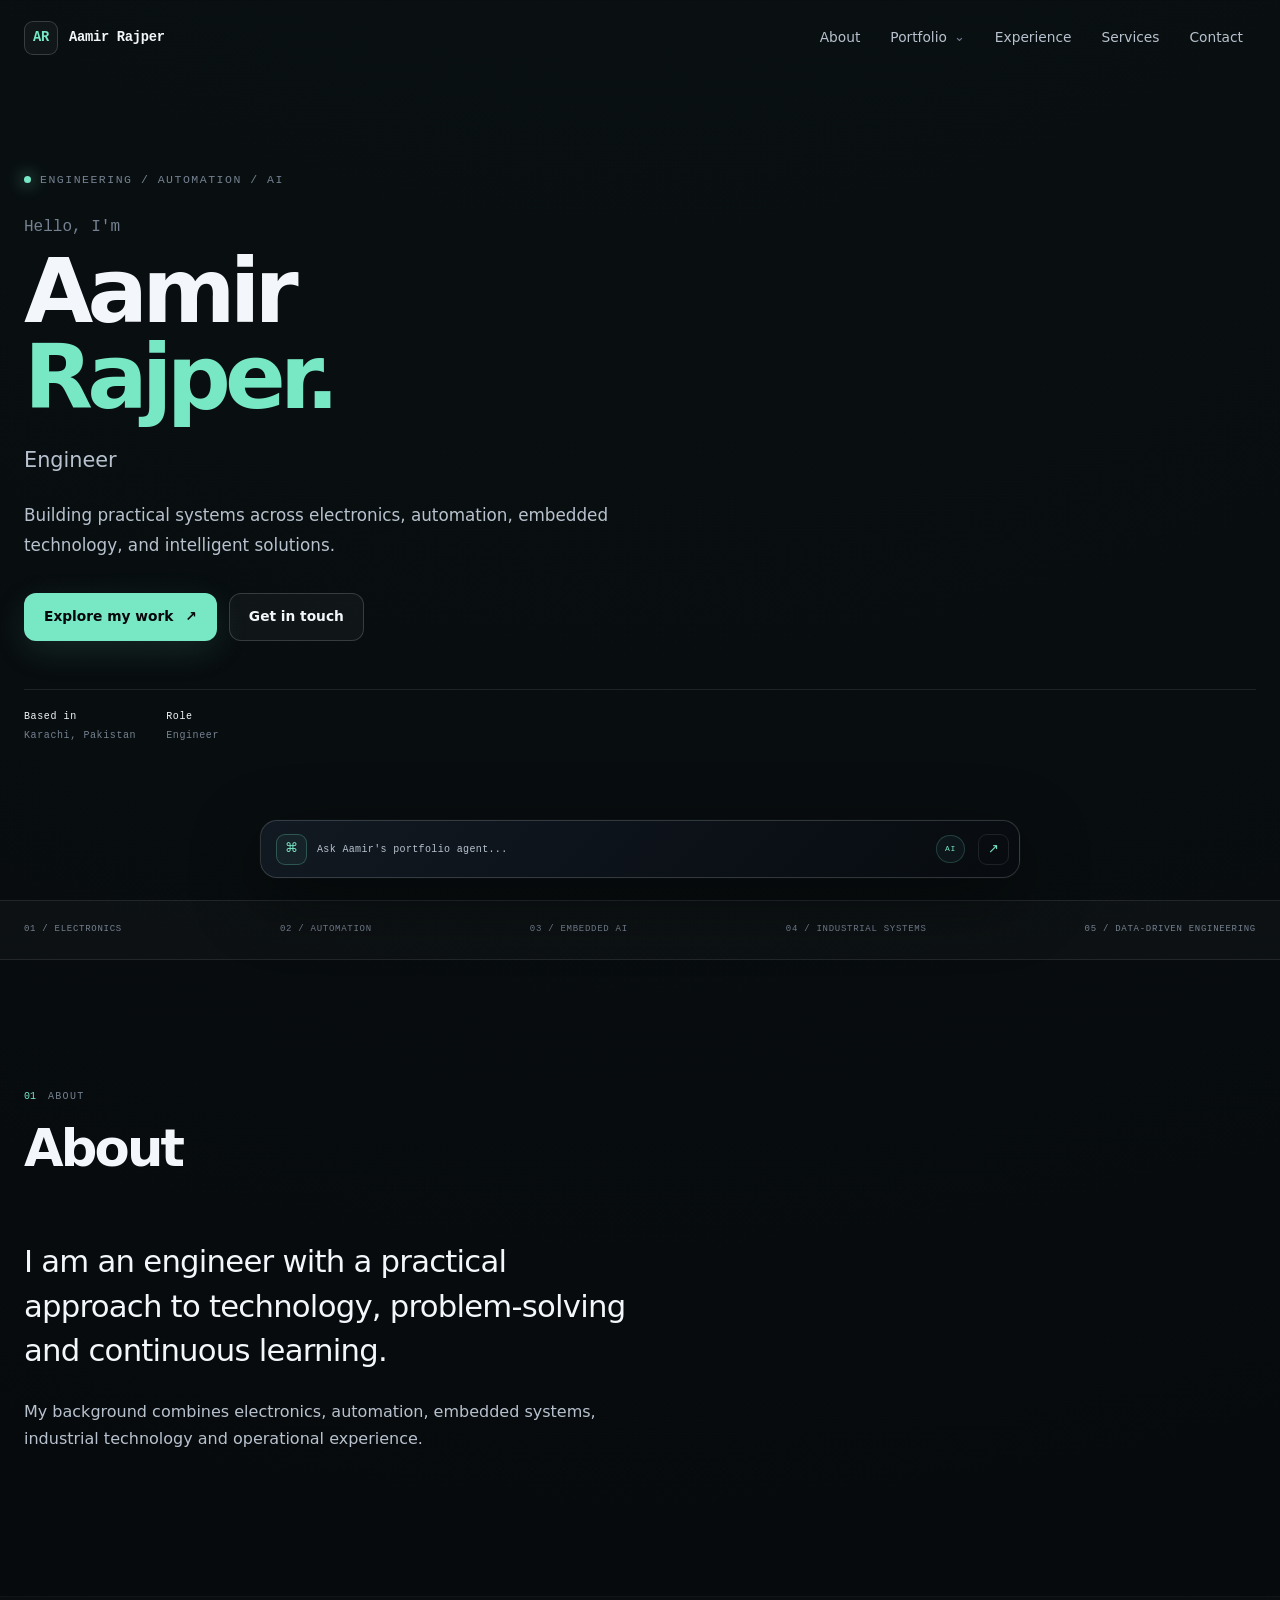
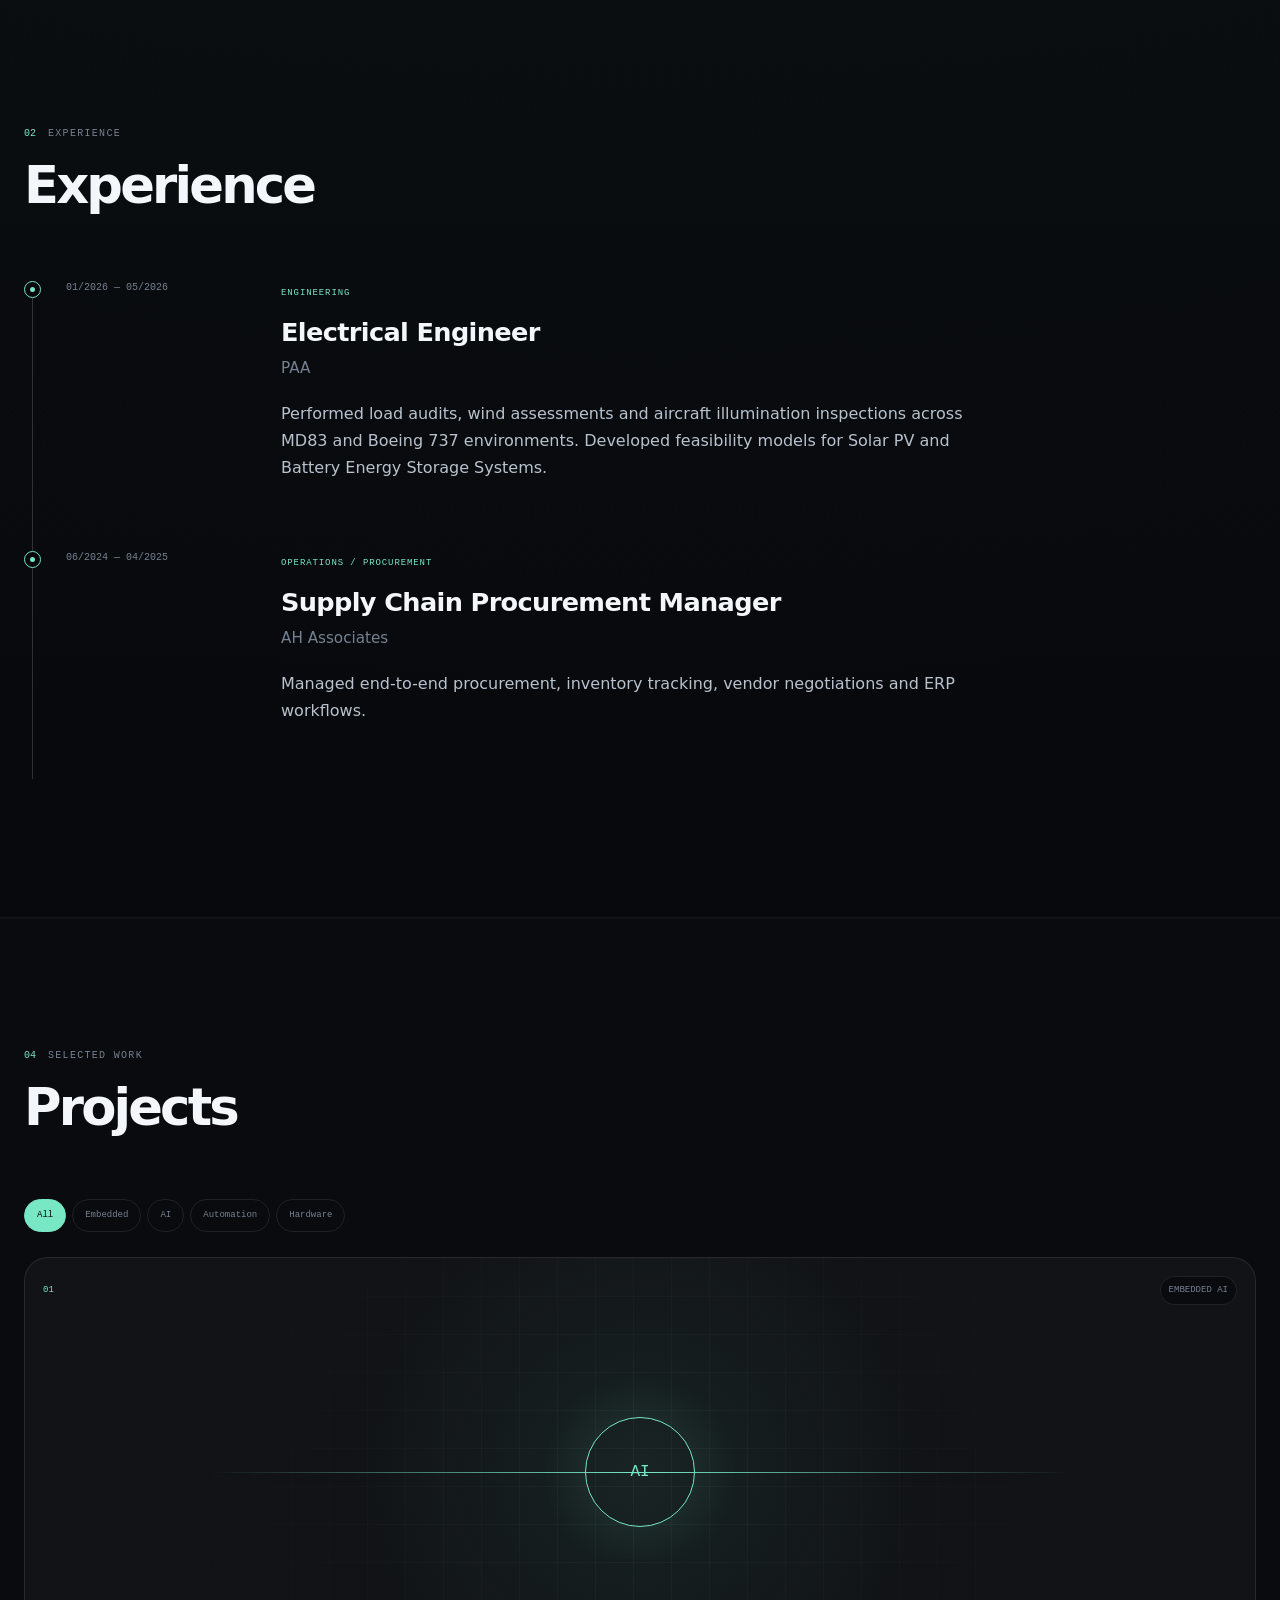
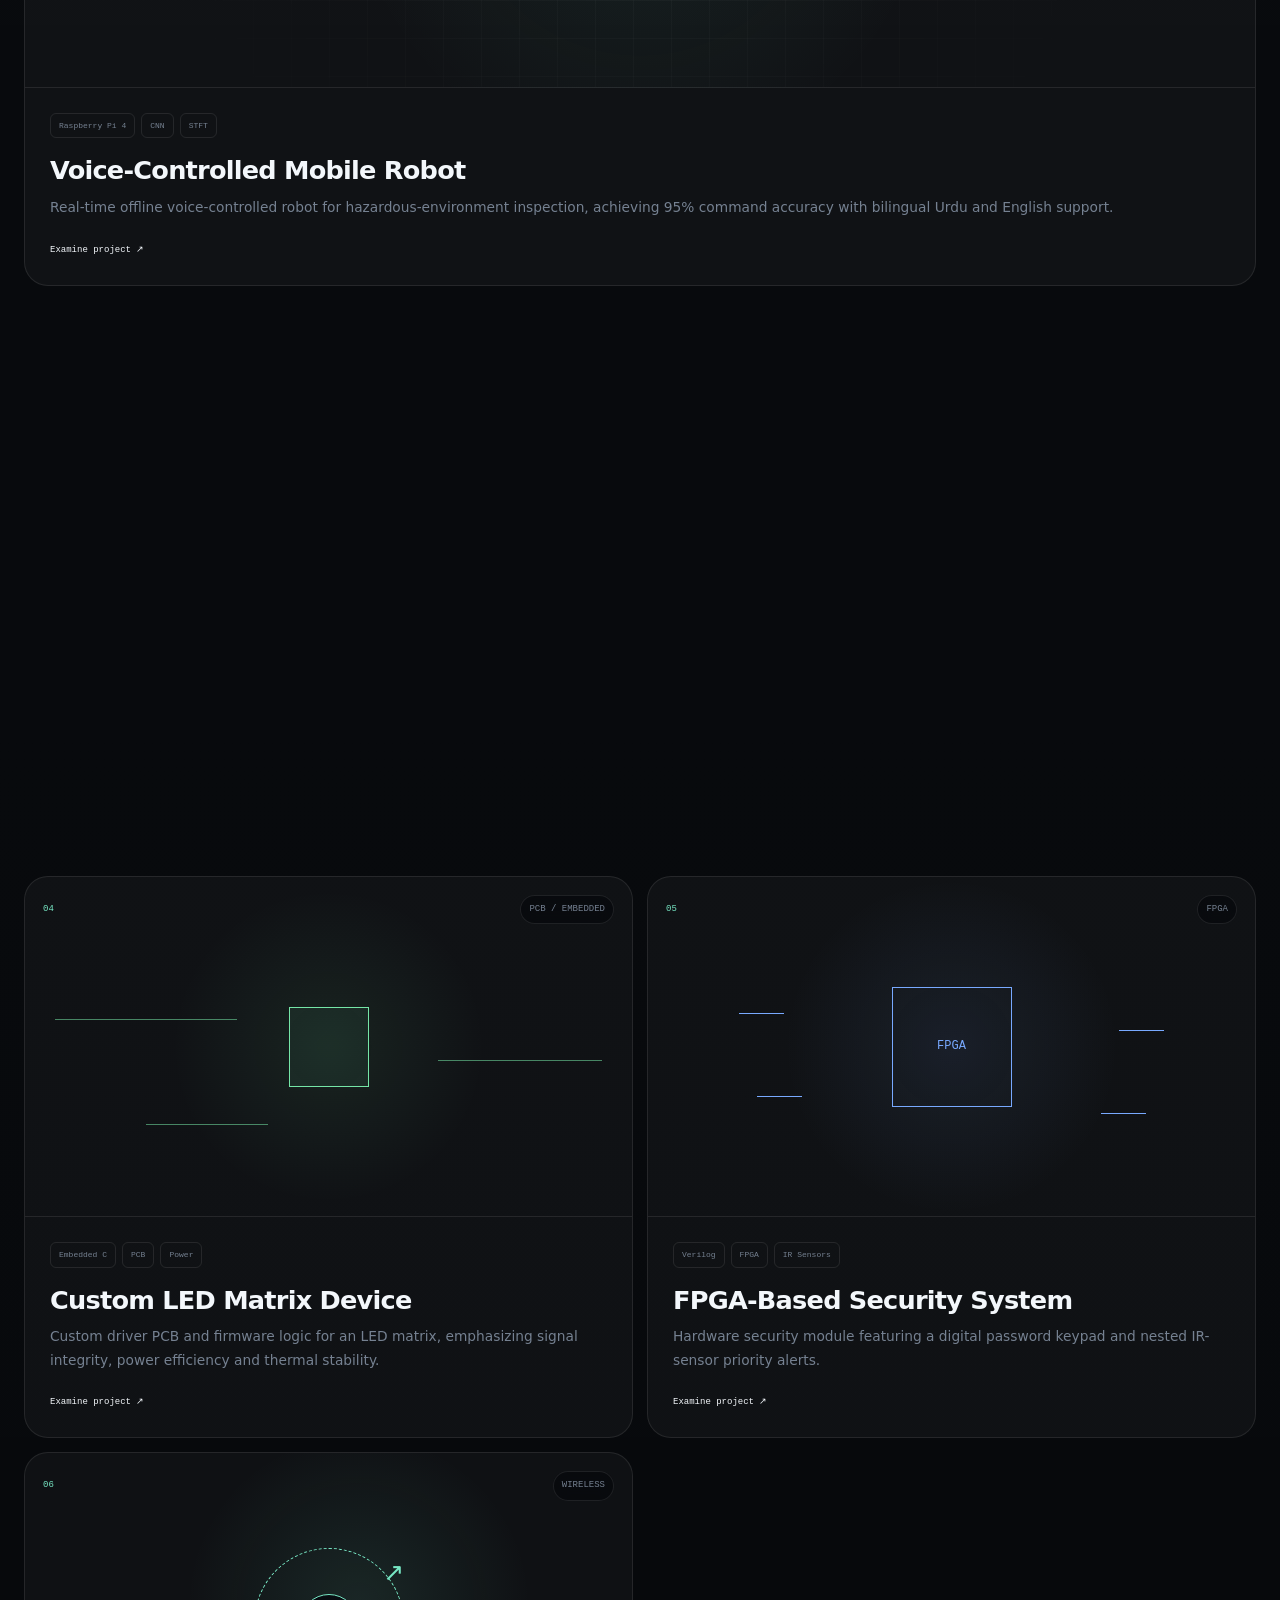
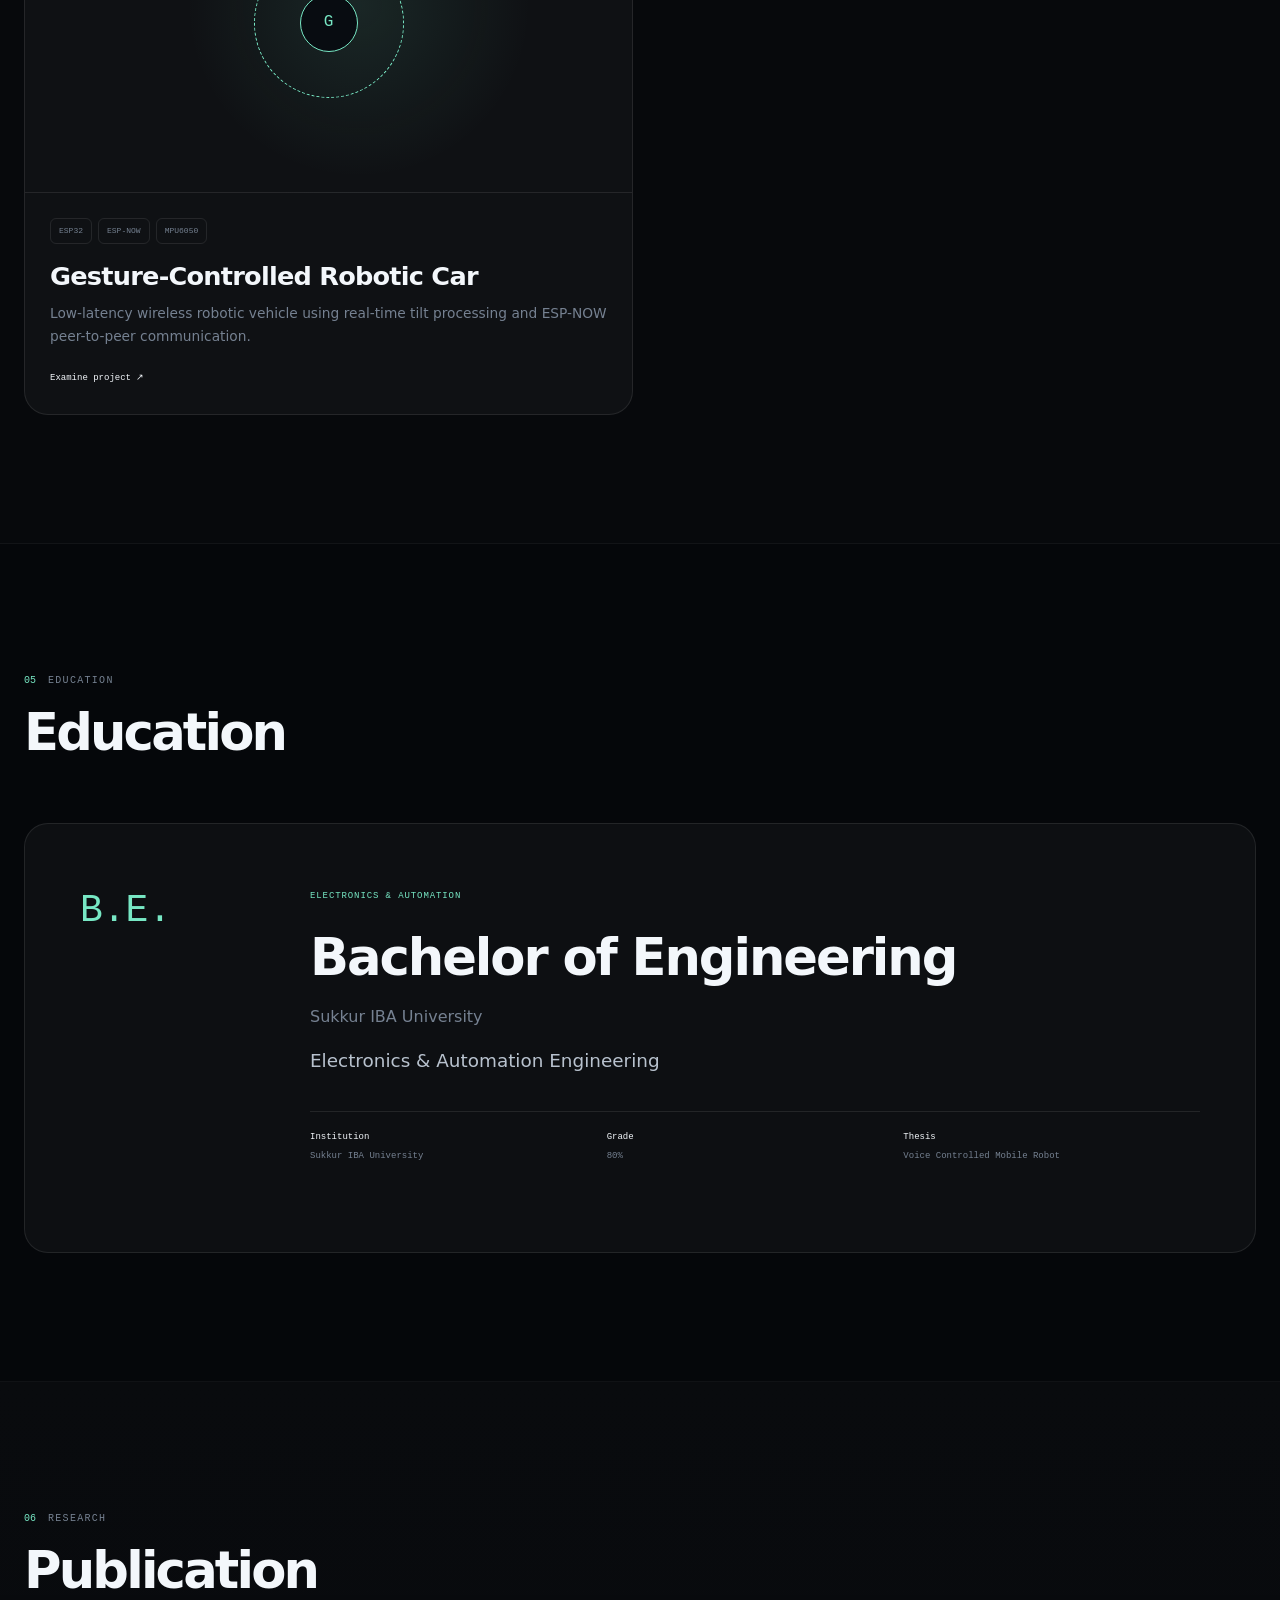
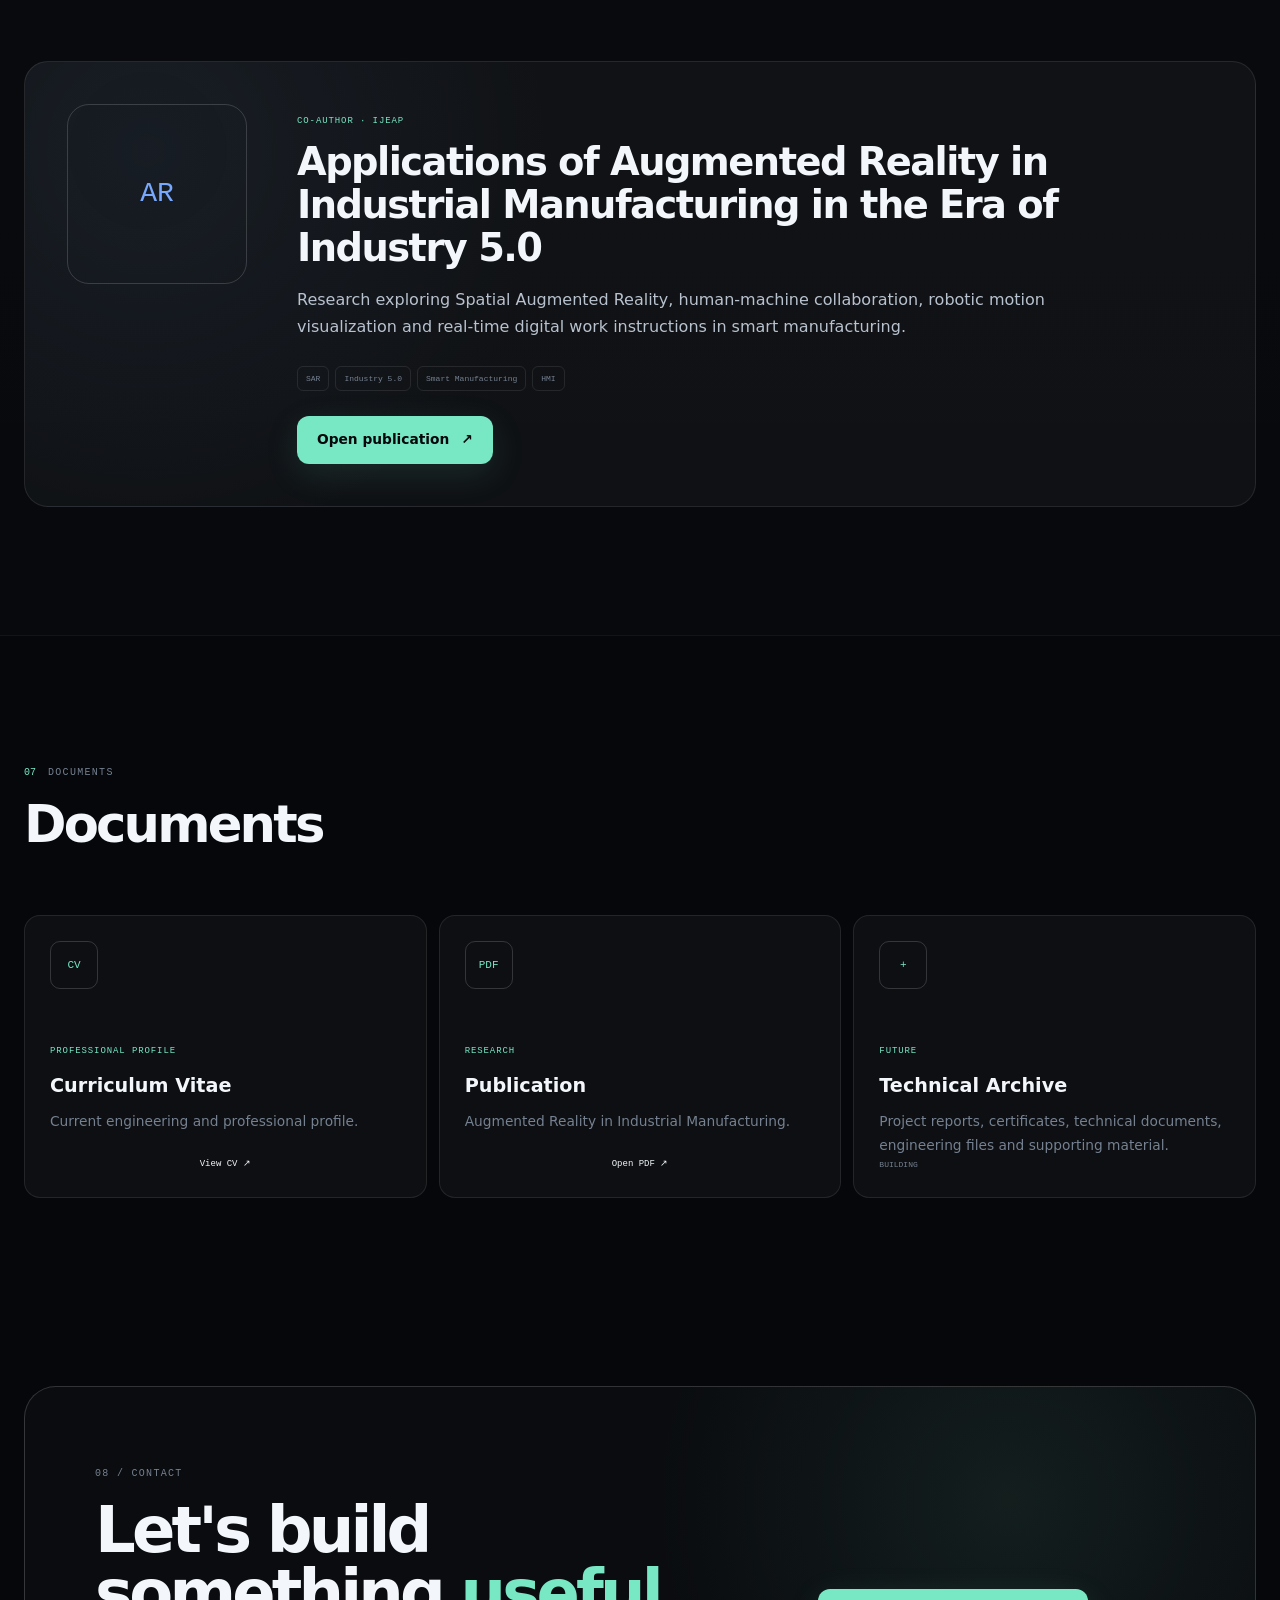
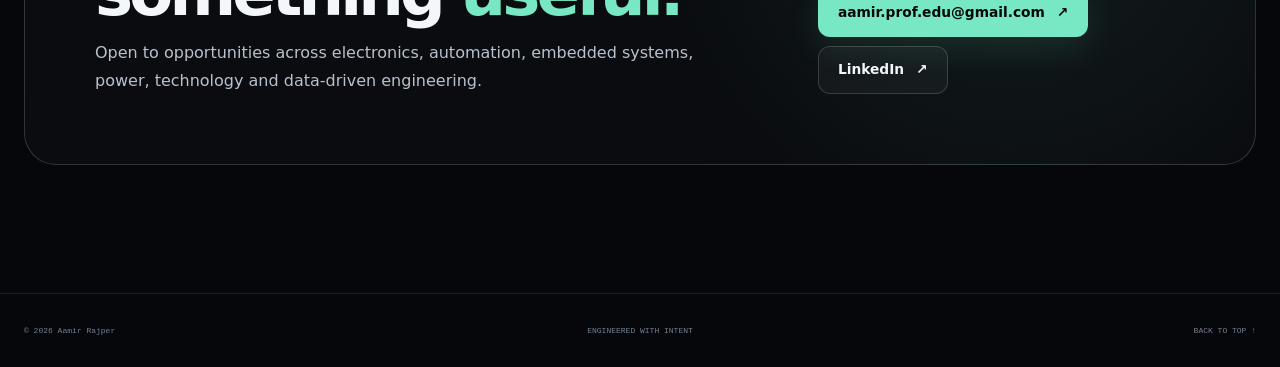
==== commit 0feeb86e: "Secure portfolio agent with private access mode" ====
--- a/index.html
+++ b/index.html
@@ -1187,21 +1187,25 @@
         type="button"
         aria-expanded="false"
         aria-controls="ar-agent-panel"
-        aria-label="Open Aamir Rajper portfolio agent"
+        aria-label="Open Aamir's portfolio agent"
     >
-
-        <span class="ar-agent-launcher-mark">
-            AR
+        <span class="ar-agent-launcher-command">
+            <span class="ar-agent-command-icon">
+                ⌘
+            </span>
+
+            <span>
+                Ask Aamir's portfolio agent...
+            </span>
         </span>
 
-        <span class="ar-agent-launcher-text">
-            Ask Portfolio
+        <span class="ar-agent-launcher-status">
+            AI
         </span>
 
         <span class="ar-agent-launcher-arrow">
             ↗
         </span>
-
     </button>
 
 
@@ -1215,27 +1219,61 @@
         <header class="ar-agent-header">
 
             <div>
-
                 <span class="ar-agent-eyebrow">
-                    PORTFOLIO GUIDE
+                    PORTFOLIO AGENT
                 </span>
 
                 <h2>
                     Aamir's Agent
                 </h2>
-
-            </div>
-
-            <button
-                id="ar-agent-close"
-                class="ar-agent-close"
-                type="button"
-                aria-label="Close portfolio agent"
-            >
-                ×
-            </button>
+            </div>
+
+            <div class="ar-agent-header-actions">
+
+                <span
+                    id="ar-agent-mode"
+                    class="ar-agent-mode"
+                >
+                    PUBLIC MODE
+                </span>
+
+                <button
+                    id="ar-agent-close"
+                    class="ar-agent-close"
+                    type="button"
+                    aria-label="Close portfolio agent"
+                >
+                    ×
+                </button>
+
+            </div>
 
         </header>
+
+
+        <div class="ar-agent-intro">
+
+            <div class="ar-agent-signal">
+                <span></span>
+                <span></span>
+                <span></span>
+            </div>
+
+            <div>
+
+                <strong id="ar-agent-state-title">
+                    Portfolio navigation
+                </strong>
+
+                <p id="ar-agent-state-description">
+                    Search or jump directly to a part of
+                    Aamir's portfolio. Private AI responses
+                    require authorized access.
+                </p>
+
+            </div>
+
+        </div>
 
 
         <div
@@ -1253,61 +1291,74 @@
 
                 <div class="ar-agent-message-body">
 
-                    Hi — I can help you find the right part
-                    of Aamir's portfolio.
+                    Welcome.
 
                     <br><br>
 
-                    Ask about projects, experience,
-                    education, research, the CV,
-                    documents or services.
-
-                </div>
-
-            </div>
-
-        </div>
-
-
-        <div class="ar-agent-suggestions">
+                    I can navigate you to projects,
+                    experience, education, research,
+                    documents, CV and services.
+
+                    <br><br>
+
+                    Authorized users can unlock the
+                    private AI agent below.
+
+                </div>
+
+            </div>
+
+        </div>
+
+
+        <div
+            class="ar-agent-suggestions"
+            aria-label="Portfolio shortcuts"
+        >
 
             <button
                 type="button"
-                data-agent-question="I'm a professor or researcher. Which projects and research should I see?"
+                data-command="professor research"
+                data-agent-question="I'm a professor or researcher. Which projects, education and research should I review?"
             >
                 Professor / research
             </button>
 
             <button
                 type="button"
-                data-agent-question="Show me Aamir's embedded AI work."
+                data-command="embedded ai robot"
+                data-agent-question="Show me Aamir's strongest embedded AI and robotics work."
             >
                 Embedded AI
             </button>
 
             <button
                 type="button"
-                data-agent-question="Where can I find Aamir's CV?"
+                data-command="cv"
+                data-agent-question="Where can I find Aamir's CV and what is most relevant in it?"
             >
                 Find CV
             </button>
 
             <button
                 type="button"
-                data-agent-question="What experience is most relevant to industrial operations?"
+                data-command="industrial experience"
+                data-agent-question="Which of Aamir's experience is most relevant to industrial operations?"
             >
-                Industrial experience
+                Industrial
             </button>
 
             <button
                 type="button"
-                data-agent-question="What services are available or coming soon?"
+                data-command="services"
+                data-agent-question="What services are currently available and which are coming soon?"
             >
                 Services
             </button>
 
             <button
                 type="button"
+                data-command="contact"
                 data-agent-question="How can I contact Aamir?"
             >
                 Contact
@@ -1316,19 +1367,85 @@
         </div>
 
 
+        <section
+            id="ar-agent-access"
+            class="ar-agent-access"
+        >
+
+            <div class="ar-agent-access-heading">
+
+                <span>
+                    PRIVATE ACCESS
+                </span>
+
+                <small>
+                    Authorized users only
+                </small>
+
+            </div>
+
+            <form
+                id="ar-agent-access-form"
+                class="ar-agent-access-form"
+            >
+
+                <input
+                    id="ar-agent-access-id"
+                    type="text"
+                    maxlength="100"
+                    autocomplete="username"
+                    placeholder="Access ID"
+                    aria-label="Access ID"
+                >
+
+                <input
+                    id="ar-agent-access-key"
+                    type="password"
+                    maxlength="300"
+                    autocomplete="current-password"
+                    placeholder="Access key"
+                    aria-label="Access key"
+                >
+
+                <button
+                    id="ar-agent-unlock"
+                    type="submit"
+                >
+                    Unlock
+                </button>
+
+            </form>
+
+            <div
+                id="ar-agent-access-status"
+                class="ar-agent-access-status"
+                aria-live="polite"
+            ></div>
+
+        </section>
+
+
         <form
             id="ar-agent-form"
             class="ar-agent-form"
         >
 
-            <input
-                id="ar-agent-input"
-                type="text"
-                maxlength="650"
-                autocomplete="off"
-                placeholder="Ask about the portfolio..."
-                aria-label="Ask about the portfolio"
-            >
+            <div class="ar-agent-input-wrap">
+
+                <span class="ar-agent-input-symbol">
+                    ›
+                </span>
+
+                <input
+                    id="ar-agent-input"
+                    type="text"
+                    maxlength="650"
+                    autocomplete="off"
+                    placeholder="Search portfolio or unlock private AI..."
+                    aria-label="Search the portfolio or ask the private AI agent"
+                >
+
+            </div>
 
             <button
                 id="ar-agent-send"
@@ -1342,13 +1459,24 @@
 
 
         <div class="ar-agent-footer">
-            SITE-AWARE · NO GENERAL WEB SEARCH · 5 QUESTIONS / DAY
+
+            <span id="ar-agent-footer-left">
+                PUBLIC NAVIGATION · ZERO LLM
+            </span>
+
+            <button
+                id="ar-agent-logout"
+                type="button"
+                hidden
+            >
+                SIGN OUT
+            </button>
+
         </div>
 
     </aside>
 
 </div>
-
 
 <script src="js/agent.js"></script>
 
--- a/css/style.css
+++ b/css/style.css
@@ -2091,35 +2091,62 @@
 /* ============================================================
    AAMIR PORTFOLIO AGENT
    ============================================================ */
+/* ============================================================
+   AAMIR PORTFOLIO AGENT
+   ============================================================ */
 
 .ar-agent {
     position: fixed;
-    right: 22px;
+    left: 50%;
     bottom: 22px;
     z-index: 1500;
+    width: min(
+        760px,
+        calc(100vw - 32px)
+    );
+    transform: translateX(-50%);
     font-family: var(--font-body);
 }
 
 .ar-agent-launcher {
-    min-height: 50px;
-    display: inline-flex;
+    width: 100%;
+    min-height: 58px;
+    display: grid;
+    grid-template-columns:
+        1fr
+        auto
+        auto;
     align-items: center;
-    gap: 10px;
-    padding: 7px 12px 7px 7px;
-    border: 1px solid var(--line-strong);
-    border-radius: var(--radius-pill);
-    color: var(--text-0);
+    gap: 13px;
+    padding: 8px 10px 8px 15px;
+
+    border:
+        1px solid
+        var(--line-strong);
+
+    border-radius:
+        17px;
+
+    color:
+        var(--text-0);
+
     background:
         linear-gradient(
             135deg,
-            rgba(18,26,35,0.94),
-            rgba(8,12,17,0.94)
+            rgba(18,26,35,0.96),
+            rgba(8,12,17,0.96)
         );
+
     box-shadow:
-        0 18px 55px rgba(0,0,0,0.35),
+        0 20px 70px rgba(0,0,0,0.44),
         0 0 0 1px rgba(119,231,196,0.025);
-    backdrop-filter: blur(18px);
-    cursor: pointer;
+
+    backdrop-filter:
+        blur(20px);
+
+    cursor:
+        pointer;
+
     transition:
         transform var(--transition),
         border-color var(--transition),
@@ -2127,84 +2154,177 @@
 }
 
 .ar-agent-launcher:hover {
-    transform: translateY(-3px);
-    border-color: rgba(119,231,196,0.42);
+    transform:
+        translateY(-2px);
+
+    border-color:
+        rgba(119,231,196,0.42);
+
     box-shadow:
-        0 22px 70px rgba(0,0,0,0.42),
+        0 26px 85px rgba(0,0,0,0.5),
         0 0 35px rgba(119,231,196,0.07);
 }
 
-.ar-agent-launcher-mark {
-    width: 36px;
-    height: 36px;
+.ar-agent-launcher-command {
+    min-width: 0;
+    display: flex;
+    align-items: center;
+    gap: 10px;
+
+    color:
+        var(--text-1);
+
+    font-family:
+        var(--font-mono);
+
+    font-size:
+        10px;
+
+    letter-spacing:
+        0.035em;
+
+    text-align:
+        left;
+}
+
+.ar-agent-command-icon {
+    width: 31px;
+    height: 31px;
     display: grid;
     place-items: center;
-    border: 1px solid rgba(119,231,196,0.35);
-    border-radius: 50%;
-    color: var(--accent);
+
+    flex:
+        0 0 auto;
+
+    border:
+        1px solid
+        rgba(119,231,196,0.26);
+
+    border-radius:
+        9px;
+
+    color:
+        var(--accent);
+
     background:
-        radial-gradient(
-            circle,
-            rgba(119,231,196,0.10),
-            transparent 75%
-        );
-    font-family: var(--font-mono);
-    font-size: 9px;
-    font-weight: 700;
-}
-
-.ar-agent-launcher-text {
-    font-family: var(--font-mono);
-    font-size: 9px;
-    letter-spacing: 0.05em;
+        rgba(119,231,196,0.055);
+
+    font-size:
+        13px;
+}
+
+.ar-agent-launcher-status {
+    padding:
+        6px 8px;
+
+    border:
+        1px solid
+        rgba(119,231,196,0.20);
+
+    border-radius:
+        var(--radius-pill);
+
+    color:
+        var(--accent);
+
+    background:
+        rgba(119,231,196,0.045);
+
+    font-family:
+        var(--font-mono);
+
+    font-size:
+        8px;
+
+    letter-spacing:
+        0.08em;
 }
 
 .ar-agent-launcher-arrow {
-    color: var(--accent);
-    font-size: 13px;
+    width: 31px;
+    height: 31px;
+    display: grid;
+    place-items: center;
+
+    border:
+        1px solid
+        var(--line);
+
+    border-radius:
+        9px;
+
+    color:
+        var(--accent);
+
+    font-size:
+        13px;
 }
 
 .ar-agent-panel {
     position: absolute;
-    right: 0;
-    bottom: calc(100% + 12px);
-    width: min(
-        420px,
-        calc(100vw - 32px)
-    );
-    height: min(
-        690px,
-        calc(100svh - 105px)
-    );
+    left: 50%;
+    bottom:
+        calc(100% + 12px);
+
+    width:
+        min(760px, calc(100vw - 32px));
+
+    height:
+        min(760px, calc(100svh - 105px));
+
     display: grid;
+
     grid-template-rows:
+        auto
         auto
         minmax(0, 1fr)
         auto
+        auto
+        auto
         auto;
-    overflow: hidden;
-    border: 1px solid var(--line-strong);
-    border-radius: 24px;
+
+    overflow:
+        hidden;
+
+    transform:
+        translate(
+            -50%,
+            12px
+        )
+        scale(0.985);
+
+    transform-origin:
+        bottom center;
+
+    border:
+        1px solid
+        var(--line-strong);
+
+    border-radius:
+        24px;
+
     background:
         radial-gradient(
             circle at 80% 0%,
-            rgba(119,231,196,0.065),
-            transparent 35%
+            rgba(119,231,196,0.075),
+            transparent 34%
         ),
-        rgba(8,12,17,0.96);
+        rgba(8,12,17,0.97);
+
     box-shadow:
-        0 35px 120px rgba(0,0,0,0.55);
-    backdrop-filter: blur(24px);
-
-    opacity: 0;
-    visibility: hidden;
-    pointer-events: none;
-    transform:
-        translateY(12px)
-        scale(0.985);
-
-    transform-origin:
-        bottom right;
+        0 35px 130px rgba(0,0,0,0.58);
+
+    backdrop-filter:
+        blur(26px);
+
+    opacity:
+        0;
+
+    visibility:
+        hidden;
+
+    pointer-events:
+        none;
 
     transition:
         opacity var(--transition),
@@ -2213,154 +2333,487 @@
 }
 
 .ar-agent.is-open .ar-agent-panel {
-    opacity: 1;
-    visibility: visible;
-    pointer-events: auto;
+    opacity:
+        1;
+
+    visibility:
+        visible;
+
+    pointer-events:
+        auto;
+
     transform:
-        translateY(0)
+        translate(
+            -50%,
+            0
+        )
         scale(1);
 }
 
 .ar-agent-header {
-    min-height: 76px;
-    display: flex;
-    align-items: center;
-    justify-content: space-between;
-    padding: 15px 16px 13px 18px;
-    border-bottom: 1px solid var(--line);
+    min-height:
+        76px;
+
+    display:
+        flex;
+
+    align-items:
+        center;
+
+    justify-content:
+        space-between;
+
+    gap:
+        15px;
+
+    padding:
+        14px 15px 13px 18px;
+
+    border-bottom:
+        1px solid
+        var(--line);
 }
 
 .ar-agent-eyebrow {
-    color: var(--accent);
-    font-family: var(--font-mono);
-    font-size: 8px;
-    letter-spacing: 0.12em;
+    color:
+        var(--accent);
+
+    font-family:
+        var(--font-mono);
+
+    font-size:
+        8px;
+
+    letter-spacing:
+        0.12em;
 }
 
 .ar-agent-header h2 {
-    margin: 5px 0 0;
-    color: var(--text-0);
-    font-size: 1.05rem;
-    letter-spacing: -0.025em;
+    margin:
+        5px 0 0;
+
+    color:
+        var(--text-0);
+
+    font-size:
+        1.05rem;
+
+    letter-spacing:
+        -0.025em;
+}
+
+.ar-agent-header-actions {
+    display:
+        flex;
+
+    align-items:
+        center;
+
+    gap:
+        8px;
+}
+
+.ar-agent-mode {
+    padding:
+        6px 8px;
+
+    border:
+        1px solid
+        var(--line);
+
+    border-radius:
+        var(--radius-pill);
+
+    color:
+        var(--text-2);
+
+    font-family:
+        var(--font-mono);
+
+    font-size:
+        7px;
+
+    letter-spacing:
+        0.08em;
+
+    white-space:
+        nowrap;
+}
+
+.ar-agent.is-authenticated .ar-agent-mode {
+    color:
+        var(--accent);
+
+    border-color:
+        rgba(119,231,196,0.22);
+
+    background:
+        rgba(119,231,196,0.04);
 }
 
 .ar-agent-close {
-    width: 34px;
-    height: 34px;
-    display: grid;
-    place-items: center;
-    border: 1px solid var(--line);
-    border-radius: 10px;
-    color: var(--text-1);
-    background: rgba(255,255,255,0.035);
-    cursor: pointer;
-    font-size: 19px;
+    width:
+        34px;
+
+    height:
+        34px;
+
+    display:
+        grid;
+
+    place-items:
+        center;
+
+    border:
+        1px solid
+        var(--line);
+
+    border-radius:
+        10px;
+
+    color:
+        var(--text-1);
+
+    background:
+        rgba(255,255,255,0.035);
+
+    cursor:
+        pointer;
+
+    font-size:
+        19px;
 }
 
 .ar-agent-close:hover {
-    color: var(--accent);
-    border-color: var(--accent);
+    color:
+        var(--accent);
+
+    border-color:
+        var(--accent);
+}
+
+.ar-agent-intro {
+    display:
+        grid;
+
+    grid-template-columns:
+        auto 1fr;
+
+    gap:
+        11px;
+
+    padding:
+        12px 15px;
+
+    border-bottom:
+        1px solid
+        var(--line);
+}
+
+.ar-agent-signal {
+    width:
+        30px;
+
+    height:
+        30px;
+
+    display:
+        flex;
+
+    align-items:
+        center;
+
+    justify-content:
+        center;
+
+    gap:
+        3px;
+
+    border:
+        1px solid
+        rgba(119,231,196,0.18);
+
+    border-radius:
+        9px;
+
+    background:
+        rgba(119,231,196,0.035);
+}
+
+.ar-agent-signal span {
+    width:
+        3px;
+
+    height:
+        11px;
+
+    border-radius:
+        999px;
+
+    background:
+        var(--accent);
+
+    animation:
+        ar-agent-pulse
+        1.1s
+        ease-in-out
+        infinite;
+}
+
+.ar-agent-signal span:nth-child(2) {
+    animation-delay:
+        120ms;
+}
+
+.ar-agent-signal span:nth-child(3) {
+    animation-delay:
+        240ms;
+}
+
+.ar-agent-intro strong {
+    display:
+        block;
+
+    margin-bottom:
+        3px;
+
+    color:
+        var(--text-0);
+
+    font-size:
+        0.78rem;
+}
+
+.ar-agent-intro p {
+    margin:
+        0;
+
+    color:
+        var(--text-2);
+
+    font-size:
+        0.71rem;
+
+    line-height:
+        1.55;
 }
 
 .ar-agent-messages {
-    min-height: 0;
-    overflow-y: auto;
-    padding: 17px 14px;
-    scroll-behavior: smooth;
+    min-height:
+        0;
+
+    overflow-y:
+        auto;
+
+    padding:
+        17px 15px;
+
+    scroll-behavior:
+        smooth;
 }
 
 .ar-agent-message {
-    display: grid;
-    grid-template-columns: 28px 1fr;
-    gap: 9px;
-    margin-bottom: 14px;
-    align-items: start;
+    display:
+        grid;
+
+    grid-template-columns:
+        28px 1fr;
+
+    gap:
+        9px;
+
+    margin-bottom:
+        14px;
+
+    align-items:
+        start;
 }
 
 .ar-agent-message.user {
-    grid-template-columns: 1fr 28px;
-}
-
-.ar-agent-message.user .ar-agent-avatar {
-    order: 2;
-    color: var(--text-0);
-    border-color: var(--line-strong);
-}
-
-.ar-agent-message.user .ar-agent-message-body {
-    order: 1;
-    justify-self: end;
-    background: rgba(119,231,196,0.07);
-    border-color: rgba(119,231,196,0.17);
-}
-
+    grid-template-columns:
+        1fr 28px;
+}
+
+.ar-agent-message.user
 .ar-agent-avatar {
-    width: 28px;
-    height: 28px;
-    display: grid;
-    place-items: center;
-    border: 1px solid rgba(119,231,196,0.22);
-    border-radius: 8px;
-    color: var(--accent);
-    background: rgba(255,255,255,0.025);
-    font-family: var(--font-mono);
-    font-size: 7px;
-}
-
+    order:
+        2;
+
+    color:
+        var(--text-0);
+
+    border-color:
+        var(--line-strong);
+}
+
+.ar-agent-message.user
 .ar-agent-message-body {
-    max-width: 315px;
-    padding: 11px 12px;
-    border: 1px solid var(--line);
-    border-radius: 13px;
-    color: var(--text-1);
-    background: rgba(255,255,255,0.025);
-    font-size: 0.82rem;
-    line-height: 1.6;
+    order:
+        1;
+
+    justify-self:
+        end;
+
+    background:
+        rgba(119,231,196,0.07);
+
+    border-color:
+        rgba(119,231,196,0.17);
+}
+
+.ar-agent-avatar {
+    width:
+        28px;
+
+    height:
+        28px;
+
+    display:
+        grid;
+
+    place-items:
+        center;
+
+    border:
+        1px solid
+        rgba(119,231,196,0.22);
+
+    border-radius:
+        8px;
+
+    color:
+        var(--accent);
+
+    background:
+        rgba(255,255,255,0.025);
+
+    font-family:
+        var(--font-mono);
+
+    font-size:
+        7px;
+}
+
+.ar-agent-message-body {
+    max-width:
+        620px;
+
+    padding:
+        11px 12px;
+
+    border:
+        1px solid
+        var(--line);
+
+    border-radius:
+        13px;
+
+    color:
+        var(--text-1);
+
+    background:
+        rgba(255,255,255,0.025);
+
+    font-size:
+        0.82rem;
+
+    line-height:
+        1.6;
 }
 
 .ar-agent-route {
-    display: inline-flex;
-    align-items: center;
+    display:
+        inline-flex;
+
+    align-items:
+        center;
+
     margin:
-        8px 5px
-        0 0;
-    padding: 6px 8px;
-    border: 1px solid rgba(119,231,196,0.19);
-    border-radius: 8px;
-    color: var(--accent);
-    background: rgba(119,231,196,0.045);
-    font-family: var(--font-mono);
-    font-size: 8px;
-    text-decoration: none;
-    transition:
-        background var(--transition-fast),
-        border-color var(--transition-fast);
+        8px 5px 0 0;
+
+    padding:
+        6px 8px;
+
+    border:
+        1px solid
+        rgba(119,231,196,0.19);
+
+    border-radius:
+        8px;
+
+    color:
+        var(--accent);
+
+    background:
+        rgba(119,231,196,0.045);
+
+    font-family:
+        var(--font-mono);
+
+    font-size:
+        8px;
+
+    text-decoration:
+        none;
 }
 
 .ar-agent-route:hover {
-    border-color: rgba(119,231,196,0.45);
-    background: rgba(119,231,196,0.09);
+    border-color:
+        rgba(119,231,196,0.45);
+
+    background:
+        rgba(119,231,196,0.09);
 }
 
 .ar-agent-suggestions {
-    display: flex;
-    gap: 7px;
-    overflow-x: auto;
-    padding: 0 14px 11px;
-    scrollbar-width: thin;
+    display:
+        flex;
+
+    gap:
+        7px;
+
+    overflow-x:
+        auto;
+
+    padding:
+        0 15px 11px;
+
+    scrollbar-width:
+        thin;
 }
 
 .ar-agent-suggestions button {
-    flex: 0 0 auto;
-    padding: 7px 9px;
-    border: 1px solid var(--line);
-    border-radius: var(--radius-pill);
-    color: var(--text-2);
-    background: rgba(255,255,255,0.02);
-    font-family: var(--font-mono);
-    font-size: 8px;
-    cursor: pointer;
-    white-space: nowrap;
+    flex:
+        0 0 auto;
+
+    padding:
+        7px 9px;
+
+    border:
+        1px solid
+        var(--line);
+
+    border-radius:
+        var(--radius-pill);
+
+    color:
+        var(--text-2);
+
+    background:
+        rgba(255,255,255,0.02);
+
+    font-family:
+        var(--font-mono);
+
+    font-size:
+        8px;
+
+    cursor:
+        pointer;
+
+    white-space:
+        nowrap;
+
     transition:
         border-color var(--transition-fast),
         color var(--transition-fast),
@@ -2368,85 +2821,467 @@
 }
 
 .ar-agent-suggestions button:hover {
-    color: var(--text-0);
-    border-color: rgba(119,231,196,0.28);
-    background: rgba(119,231,196,0.04);
+    color:
+        var(--text-0);
+
+    border-color:
+        rgba(119,231,196,0.28);
+
+    background:
+        rgba(119,231,196,0.04);
+}
+
+.ar-agent-access {
+    margin:
+        0 15px 10px;
+
+    padding:
+        11px;
+
+    border:
+        1px solid
+        var(--line);
+
+    border-radius:
+        14px;
+
+    background:
+        rgba(255,255,255,0.018);
+}
+
+.ar-agent.is-authenticated
+.ar-agent-access {
+    border-color:
+        rgba(119,231,196,0.16);
+}
+
+.ar-agent-access-heading {
+    display:
+        flex;
+
+    align-items:
+        baseline;
+
+    justify-content:
+        space-between;
+
+    gap:
+        12px;
+
+    margin-bottom:
+        8px;
+}
+
+.ar-agent-access-heading span {
+    color:
+        var(--accent);
+
+    font-family:
+        var(--font-mono);
+
+    font-size:
+        8px;
+
+    letter-spacing:
+        0.1em;
+}
+
+.ar-agent-access-heading small {
+    color:
+        var(--text-2);
+
+    font-family:
+        var(--font-mono);
+
+    font-size:
+        7px;
+}
+
+.ar-agent-access-form {
+    display:
+        grid;
+
+    grid-template-columns:
+        1fr
+        1fr
+        auto;
+
+    gap:
+        7px;
+}
+
+.ar-agent-access-form input {
+    width:
+        100%;
+
+    min-height:
+        39px;
+
+    padding:
+        0 10px;
+
+    border:
+        1px solid
+        var(--line);
+
+    border-radius:
+        9px;
+
+    outline:
+        none;
+
+    color:
+        var(--text-0);
+
+    background:
+        rgba(255,255,255,0.025);
+
+    font-size:
+        0.78rem;
+}
+
+.ar-agent-access-form input:focus {
+    border-color:
+        rgba(119,231,196,0.4);
+
+    box-shadow:
+        0 0 0 3px
+        rgba(119,231,196,0.05);
+}
+
+.ar-agent-access-form button {
+    min-width:
+        82px;
+
+    min-height:
+        39px;
+
+    padding:
+        0 13px;
+
+    border:
+        1px solid
+        rgba(119,231,196,0.22);
+
+    border-radius:
+        9px;
+
+    color:
+        var(--bg-0);
+
+    background:
+        var(--accent);
+
+    cursor:
+        pointer;
+
+    font-family:
+        var(--font-mono);
+
+    font-size:
+        8px;
+}
+
+.ar-agent-access-form button:disabled {
+    opacity:
+        0.5;
+
+    cursor:
+        wait;
+}
+
+.ar-agent-access-status {
+    min-height:
+        14px;
+
+    margin-top:
+        7px;
+
+    color:
+        var(--text-2);
+
+    font-family:
+        var(--font-mono);
+
+    font-size:
+        7px;
+}
+
+.ar-agent-access-status.error {
+    color:
+        #ff9e9e;
+}
+
+.ar-agent-access-status.success {
+    color:
+        var(--accent);
 }
 
 .ar-agent-form {
-    display: grid;
-    grid-template-columns: 1fr 44px;
-    gap: 7px;
-    padding: 0 14px 11px;
+    display:
+        grid;
+
+    grid-template-columns:
+        1fr
+        48px;
+
+    gap:
+        7px;
+
+    padding:
+        0 15px 10px;
+}
+
+.ar-agent-input-wrap {
+    display:
+        grid;
+
+    grid-template-columns:
+        auto
+        1fr;
+
+    align-items:
+        center;
+
+    gap:
+        8px;
+
+    min-height:
+        48px;
+
+    padding:
+        0 11px;
+
+    border:
+        1px solid
+        var(--line);
+
+    border-radius:
+        12px;
+
+    background:
+        rgba(255,255,255,0.028);
+}
+
+.ar-agent-input-wrap:focus-within {
+    border-color:
+        rgba(119,231,196,0.4);
+
+    box-shadow:
+        0 0 0 3px
+        rgba(119,231,196,0.05);
+}
+
+.ar-agent-input-symbol {
+    color:
+        var(--accent);
+
+    font-family:
+        var(--font-mono);
+
+    font-size:
+        12px;
 }
 
 .ar-agent-form input {
-    width: 100%;
-    min-height: 44px;
-    padding: 0 13px;
-    border: 1px solid var(--line);
-    border-radius: 11px;
-    outline: none;
-    color: var(--text-0);
-    background: rgba(255,255,255,0.035);
-    font-size: 0.83rem;
+    width:
+        100%;
+
+    min-width:
+        0;
+
+    border:
+        0;
+
+    outline:
+        none;
+
+    color:
+        var(--text-0);
+
+    background:
+        transparent;
+
+    font-size:
+        0.83rem;
 }
 
 .ar-agent-form input::placeholder {
-    color: var(--text-2);
-}
-
-.ar-agent-form input:focus {
-    border-color: rgba(119,231,196,0.4);
-    box-shadow:
-        0 0 0 3px rgba(119,231,196,0.05);
+    color:
+        var(--text-2);
 }
 
 .ar-agent-form button {
-    min-height: 44px;
-    border: 1px solid rgba(119,231,196,0.25);
-    border-radius: 11px;
-    color: var(--bg-0);
-    background: var(--accent);
-    cursor: pointer;
-    font-size: 14px;
+    min-height:
+        48px;
+
+    border:
+        1px solid
+        rgba(119,231,196,0.25);
+
+    border-radius:
+        12px;
+
+    color:
+        var(--bg-0);
+
+    background:
+        var(--accent);
+
+    cursor:
+        pointer;
+
+    font-size:
+        14px;
 }
 
 .ar-agent-form button:disabled {
-    opacity: 0.5;
-    cursor: wait;
+    opacity:
+        0.5;
+
+    cursor:
+        wait;
 }
 
 .ar-agent-footer {
-    padding: 0 14px 12px;
-    color: var(--text-2);
-    font-family: var(--font-mono);
-    font-size: 7px;
-    letter-spacing: 0.08em;
-    text-align: center;
-}
-
-.ar-agent-typing .ar-agent-message-body {
-    display: inline-flex;
-    align-items: center;
-    gap: 4px;
-    width: fit-content;
-}
-
-.ar-agent-typing .ar-agent-message-body > span {
-    width: 4px;
-    height: 4px;
-    border-radius: 50%;
-    background: var(--accent);
-    animation: ar-agent-bounce 900ms ease-in-out infinite;
-}
-
-.ar-agent-typing .ar-agent-message-body > span:nth-child(2) {
-    animation-delay: 120ms;
-}
-
-.ar-agent-typing .ar-agent-message-body > span:nth-child(3) {
-    animation-delay: 240ms;
+    display:
+        flex;
+
+    align-items:
+        center;
+
+    justify-content:
+        center;
+
+    gap:
+        12px;
+
+    min-height:
+        29px;
+
+    padding:
+        0 15px 11px;
+
+    color:
+        var(--text-2);
+
+    font-family:
+        var(--font-mono);
+
+    font-size:
+        7px;
+
+    letter-spacing:
+        0.08em;
+
+    text-align:
+        center;
+}
+
+.ar-agent-footer button {
+    border:
+        0;
+
+    padding:
+        0;
+
+    color:
+        var(--accent);
+
+    background:
+        transparent;
+
+    cursor:
+        pointer;
+
+    font-family:
+        inherit;
+
+    font-size:
+        inherit;
+
+    letter-spacing:
+        inherit;
+}
+
+.ar-agent.is-authenticated
+.ar-agent-access {
+    background:
+        rgba(119,231,196,0.025);
+}
+
+.ar-agent.is-authenticated
+.ar-agent-access-heading small {
+    color:
+        var(--accent);
+}
+
+.ar-agent-typing
+.ar-agent-message-body {
+    display:
+        inline-flex;
+
+    align-items:
+        center;
+
+    gap:
+        4px;
+
+    width:
+        fit-content;
+}
+
+.ar-agent-typing
+.ar-agent-message-body > span {
+    width:
+        4px;
+
+    height:
+        4px;
+
+    border-radius:
+        50%;
+
+    background:
+        var(--accent);
+
+    animation:
+        ar-agent-bounce
+        900ms
+        ease-in-out
+        infinite;
+}
+
+.ar-agent-typing
+.ar-agent-message-body > span:nth-child(2) {
+    animation-delay:
+        120ms;
+}
+
+.ar-agent-typing
+.ar-agent-message-body > span:nth-child(3) {
+    animation-delay:
+        240ms;
+}
+
+@keyframes ar-agent-pulse {
+
+    0%,
+    100% {
+        opacity:
+            0.25;
+
+        transform:
+            scaleY(0.7);
+    }
+
+    50% {
+        opacity:
+            1;
+
+        transform:
+            scaleY(1);
+    }
 }
 
 @keyframes ar-agent-bounce {
@@ -2454,57 +3289,126 @@
     0%,
     70%,
     100% {
-        opacity: 0.25;
-        transform: translateY(0);
+        opacity:
+            0.25;
+
+        transform:
+            translateY(0);
     }
 
     35% {
-        opacity: 1;
-        transform: translateY(-3px);
-    }
-}
-
-
-@media (max-width: 560px) {
+        opacity:
+            1;
+
+        transform:
+            translateY(-3px);
+    }
+}
+
+@media (max-width: 760px) {
 
     .ar-agent {
-        right: 12px;
-        bottom: 12px;
-    }
-
-    .ar-agent-launcher-text {
-        display: none;
-    }
-
-    .ar-agent-launcher {
-        padding-right: 8px;
+        width:
+            min(
+                680px,
+                calc(100vw - 20px)
+            );
+
+        bottom:
+            10px;
     }
 
     .ar-agent-panel {
-        right: -4px;
-        width: min(
-            calc(100vw - 24px),
-            420px
-        );
+        width:
+            min(
+                680px,
+                calc(100vw - 20px)
+            );
+
         height:
             min(
-                720px,
+                760px,
                 calc(100svh - 82px)
             );
-        border-radius: 20px;
-    }
-
-}
-
+    }
+
+}
+
+@media (max-width: 560px) {
+
+    .ar-agent {
+        width:
+            calc(100vw - 16px);
+
+        bottom:
+            8px;
+    }
+
+    .ar-agent-launcher {
+        min-height:
+            54px;
+
+        grid-template-columns:
+            1fr
+            auto
+            auto;
+    }
+
+    .ar-agent-launcher-command {
+        font-size:
+            9px;
+    }
+
+    .ar-agent-launcher-status {
+        font-size:
+            7px;
+    }
+
+    .ar-agent-panel {
+        width:
+            calc(100vw - 16px);
+
+        height:
+            calc(100svh - 76px);
+
+        border-radius:
+            20px;
+    }
+
+    .ar-agent-header {
+        min-height:
+            68px;
+    }
+
+    .ar-agent-mode {
+        display:
+            none;
+    }
+
+    .ar-agent-access-form {
+        grid-template-columns:
+            1fr 1fr;
+    }
+
+    .ar-agent-access-form button {
+        grid-column:
+            1 / -1;
+    }
+
+}
 
 @media (prefers-reduced-motion: reduce) {
 
     .ar-agent-panel,
     .ar-agent-launcher,
     .ar-agent-route,
+    .ar-agent-signal span,
     .ar-agent-typing .ar-agent-message-body > span {
-        transition: none !important;
-        animation: none !important;
+        animation:
+            none !important;
+
+        transition:
+            none !important;
     }
 
 }
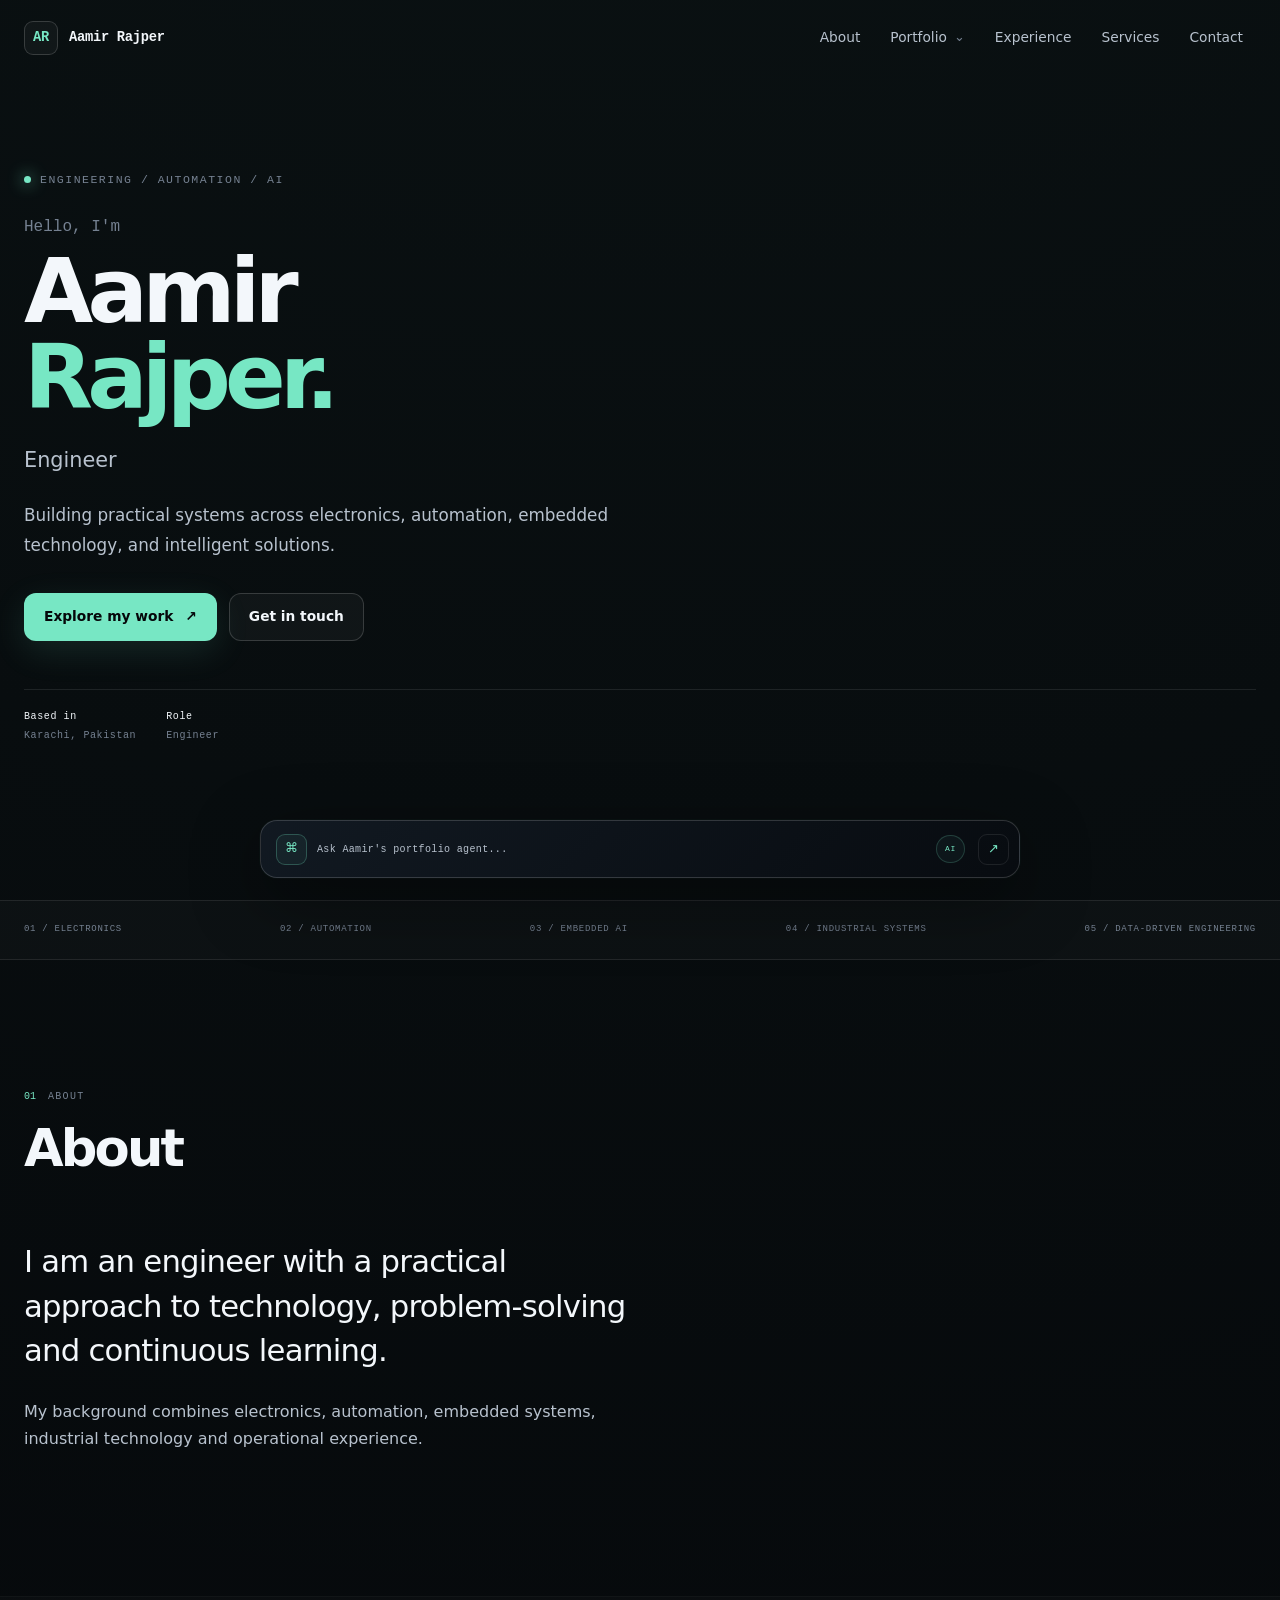
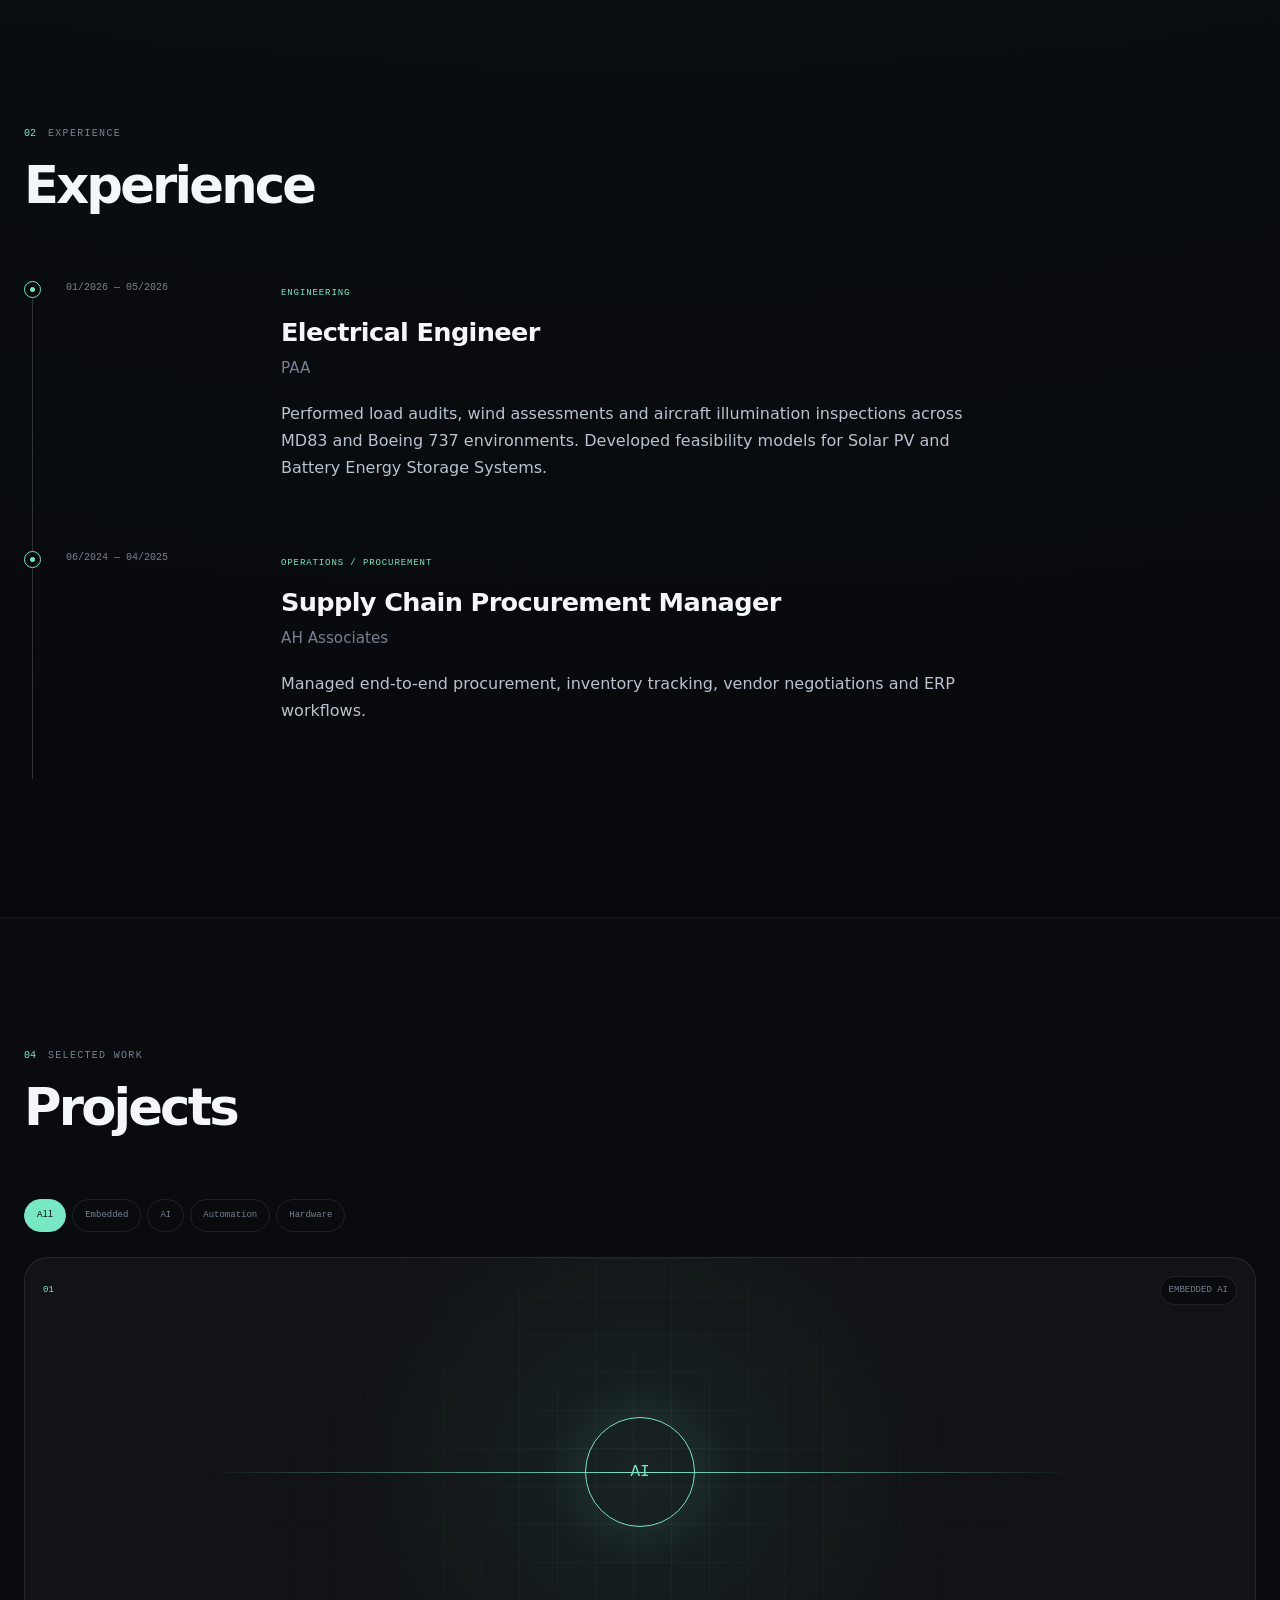
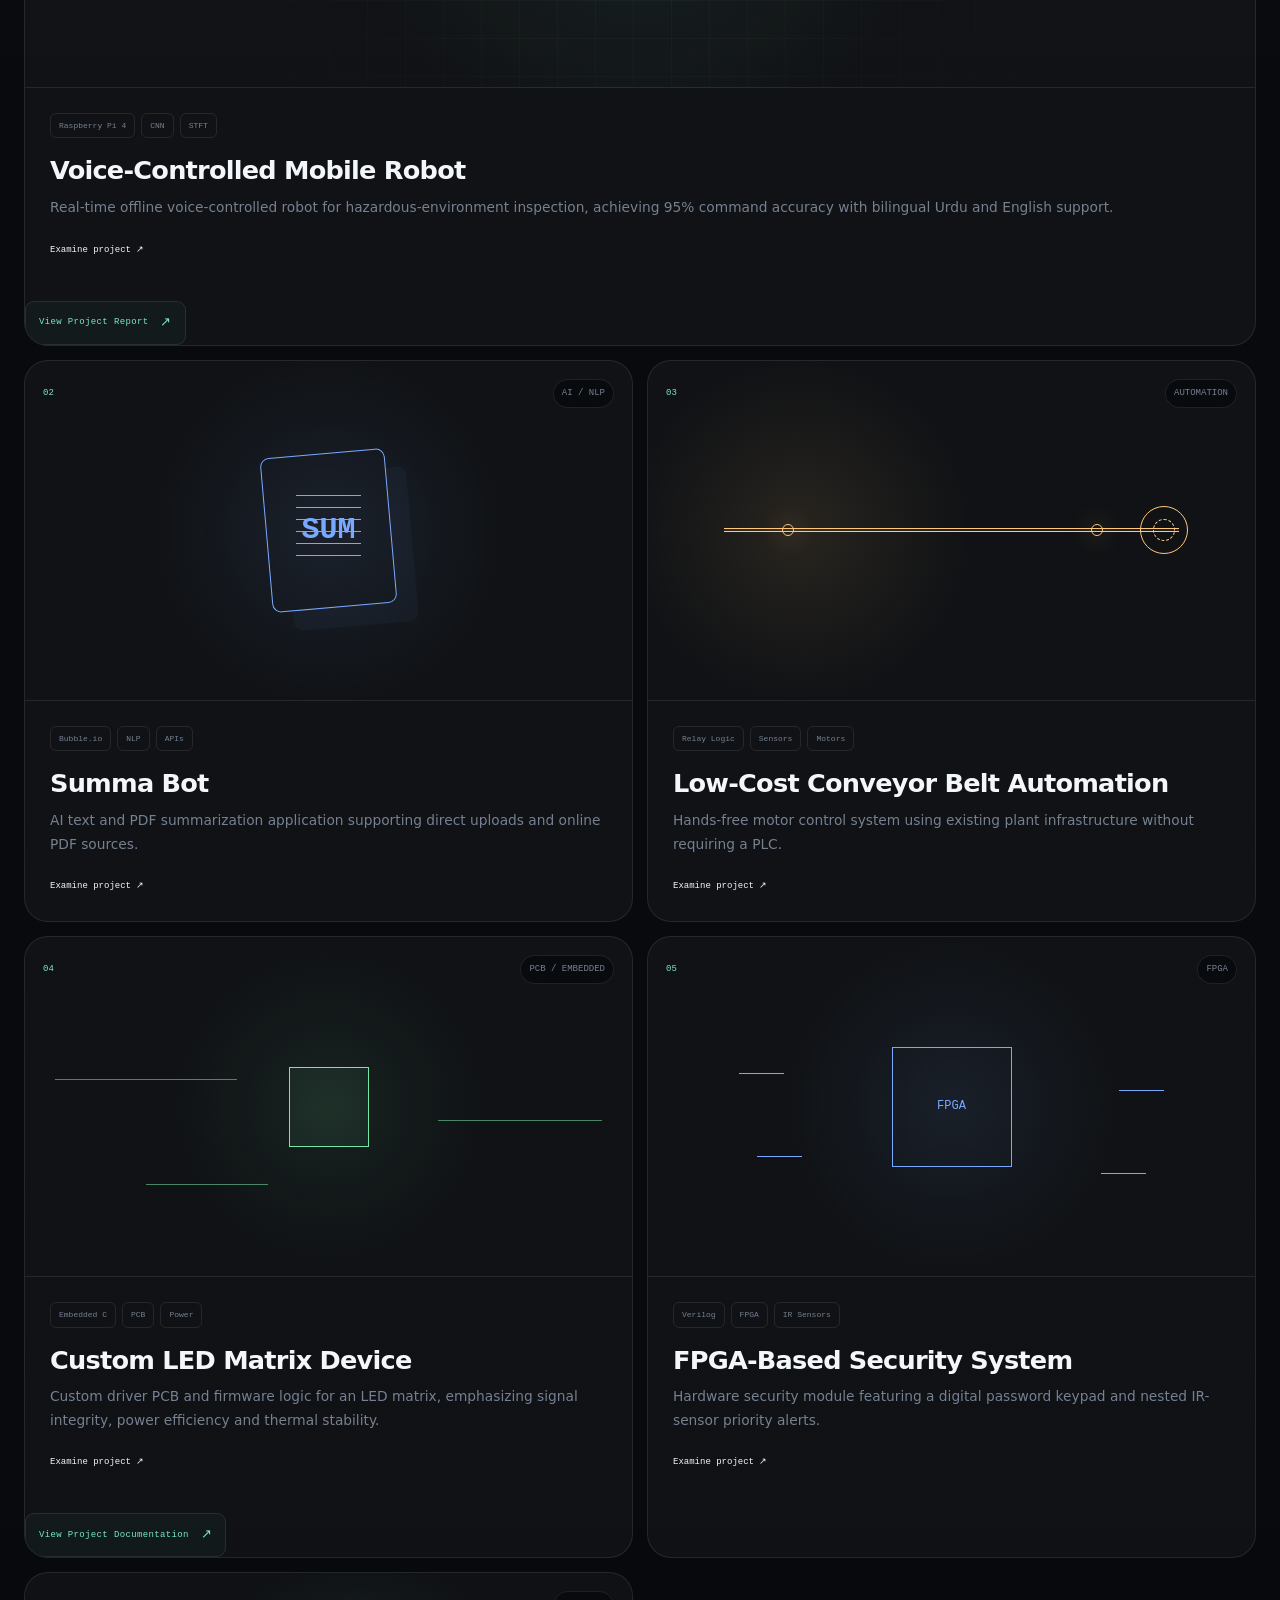
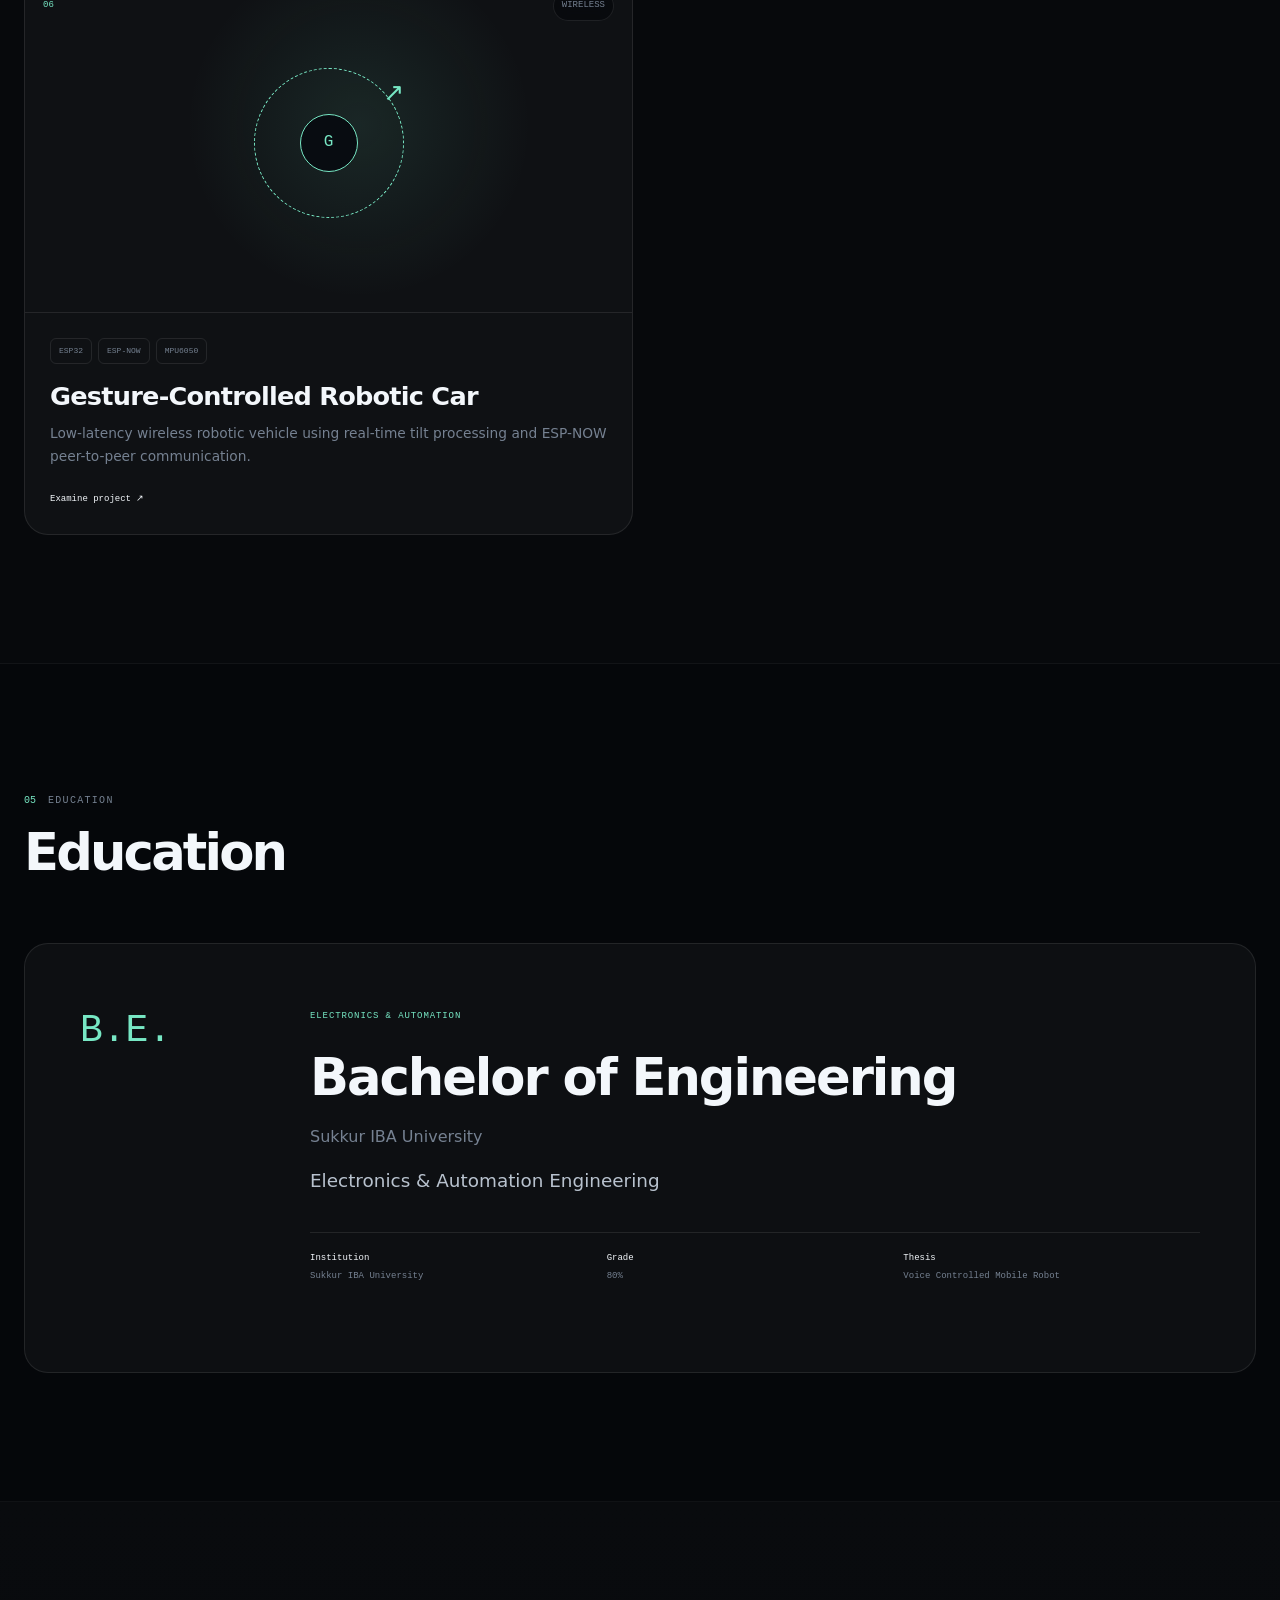
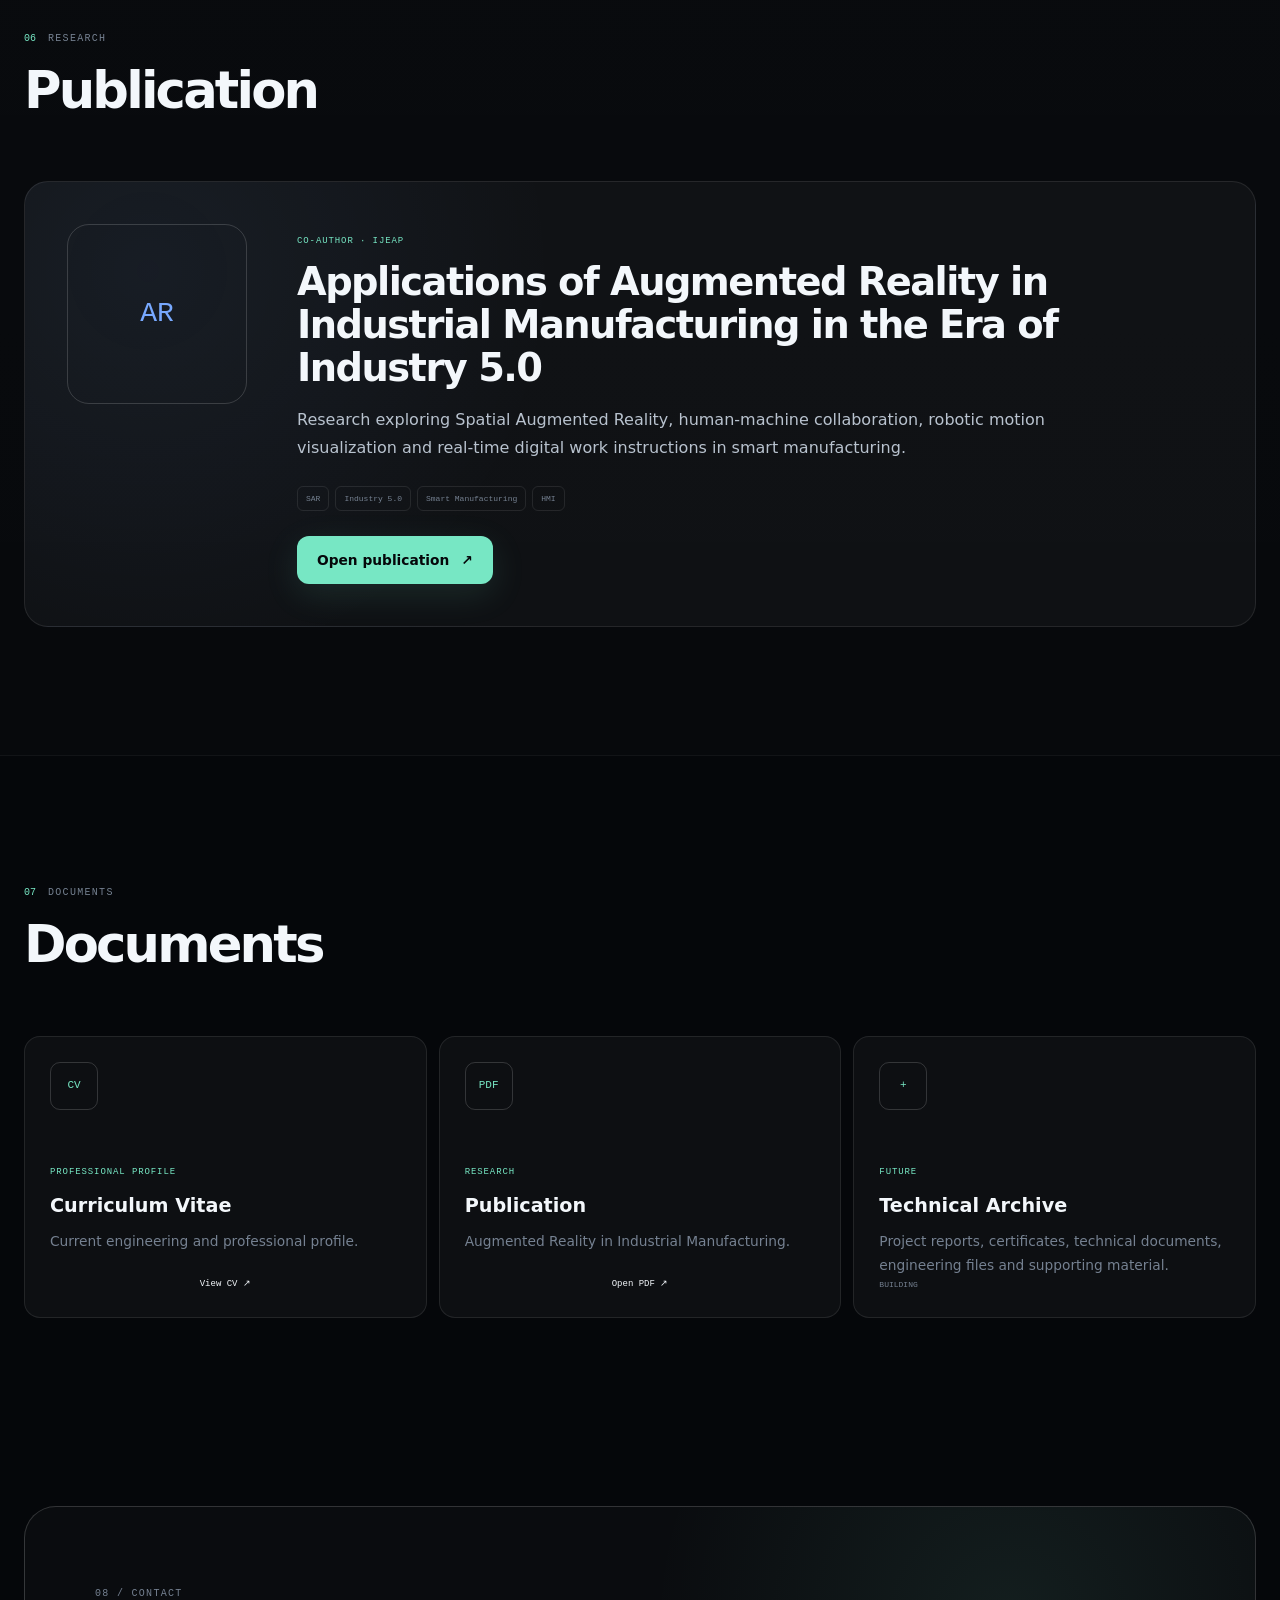
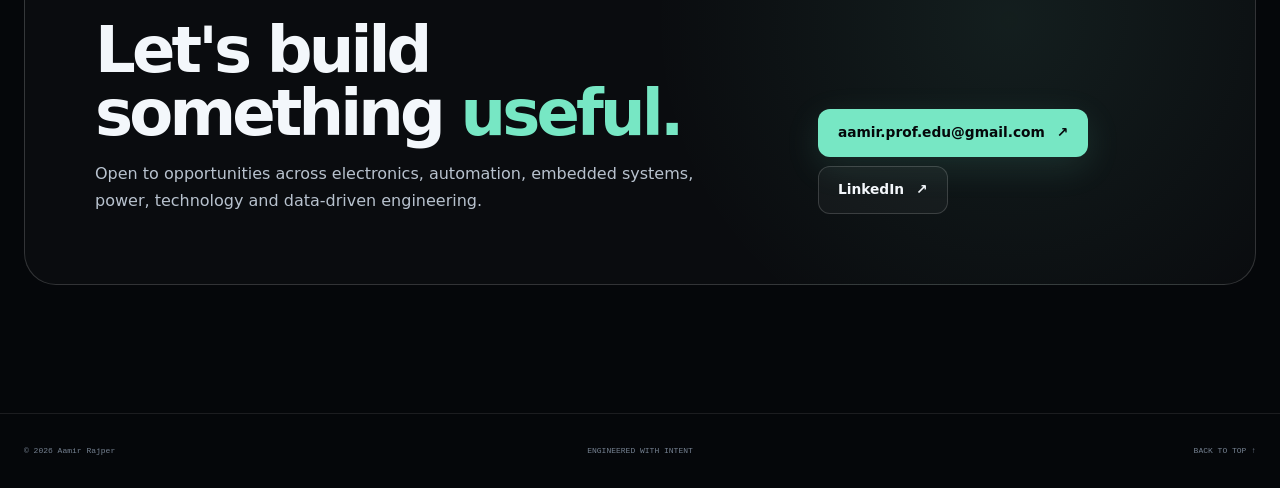
==== commit 7bb3e63a: "Add mobile robot and LED matrix documentation" ====
--- a/index.html
+++ b/index.html
@@ -1480,5 +1480,6 @@
 
 <script src="js/agent.js"></script>
 
+    <script src="js/project-resources.js?v=2" defer></script>
 </body>
 </html>
--- a/css/style.css
+++ b/css/style.css
@@ -3558,3 +3558,56 @@
 
 }
 
+
+
+/* =========================================
+   PROJECT RESOURCE LINKS
+========================================= */
+
+.project-document-link {
+    display: inline-flex;
+    align-items: center;
+    justify-content: space-between;
+    gap: 12px;
+
+    width: fit-content;
+    max-width: 100%;
+
+    margin-top: 16px;
+    padding: 10px 13px;
+
+    border: 1px solid var(--line);
+    border-radius: 9px;
+
+    color: var(--accent, #77e7c4);
+    background: rgba(119, 231, 196, 0.035);
+
+    font-family: var(--font-mono);
+    font-size: 9px;
+    letter-spacing: 0.04em;
+
+    text-decoration: none;
+
+    transition:
+        background 180ms ease,
+        border-color 180ms ease,
+        transform 180ms ease;
+}
+
+.project-document-link:hover {
+    background: rgba(119, 231, 196, 0.09);
+    border-color: rgba(119, 231, 196, 0.4);
+    transform: translateY(-2px);
+}
+
+.project-document-link span:last-child {
+    font-size: 13px;
+    flex-shrink: 0;
+}
+
+@media (prefers-reduced-motion: reduce) {
+    .project-document-link {
+        transition: none;
+    }
+}
+
